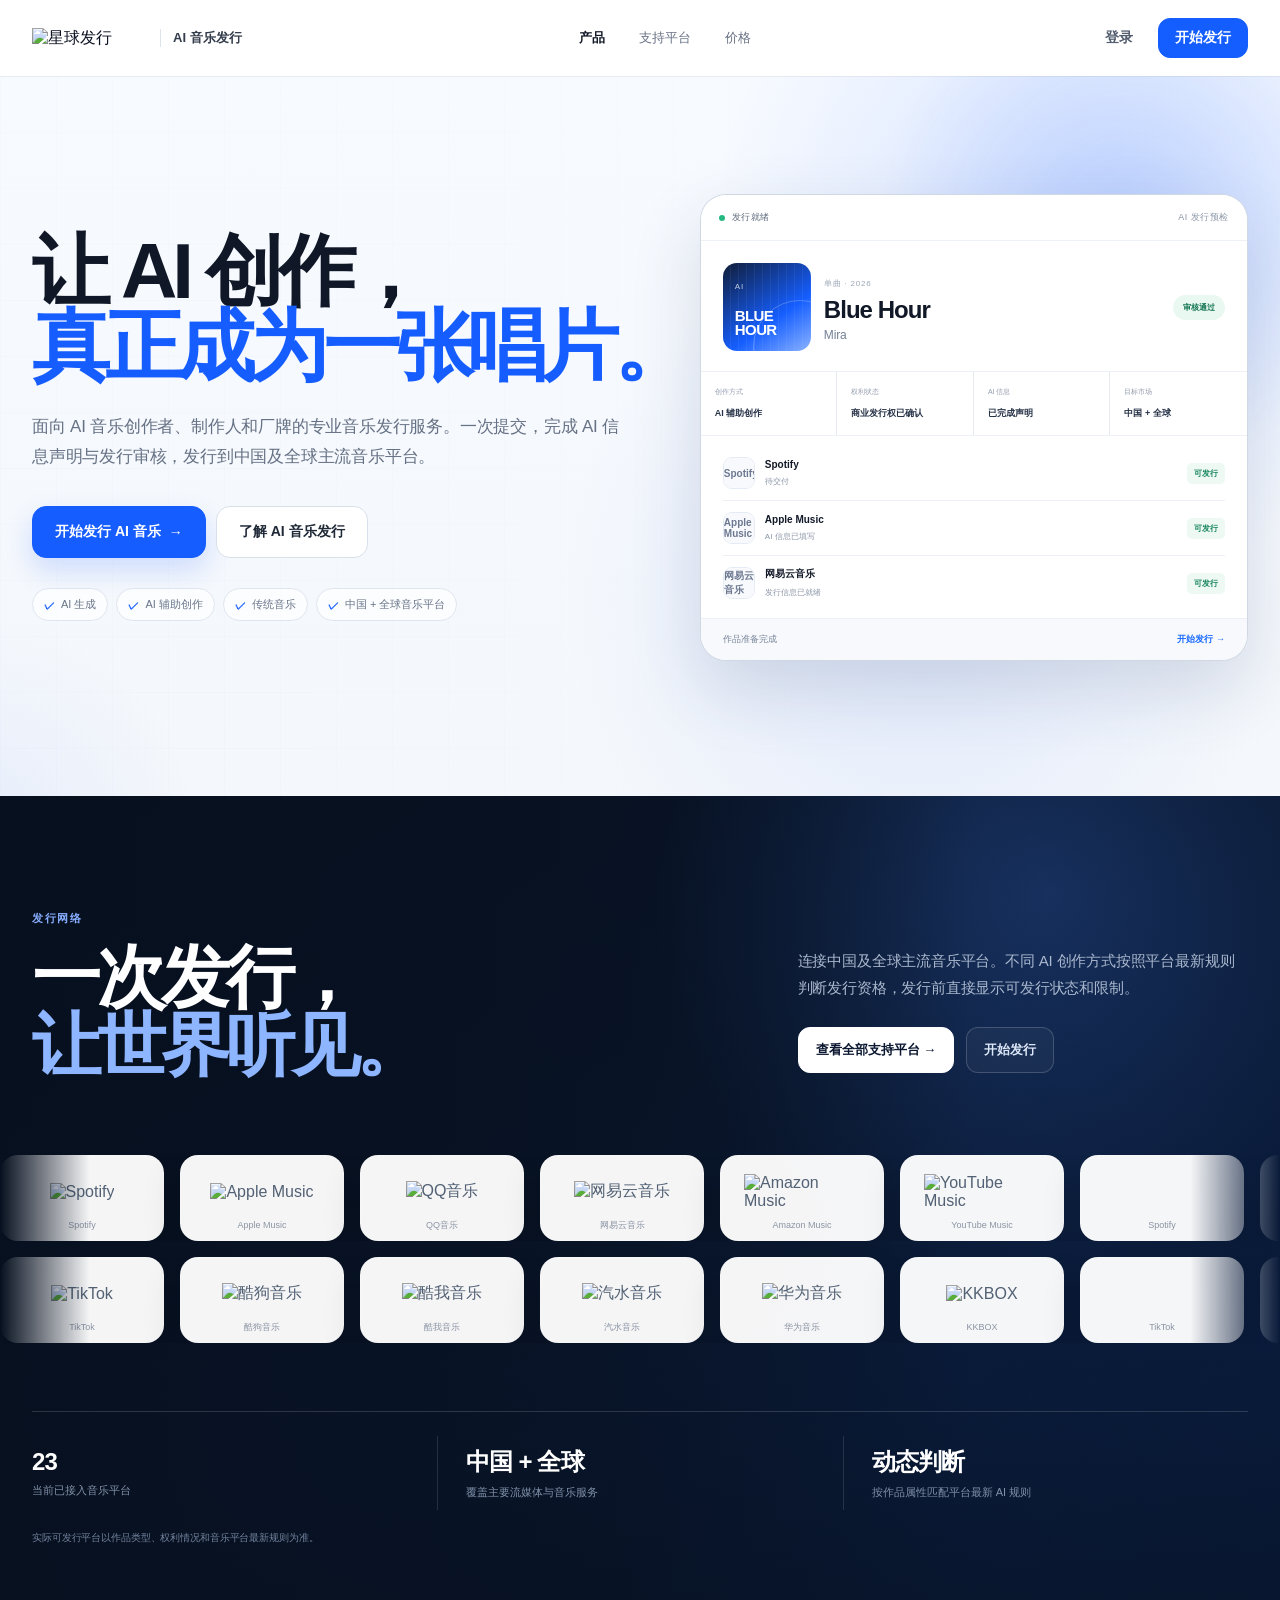
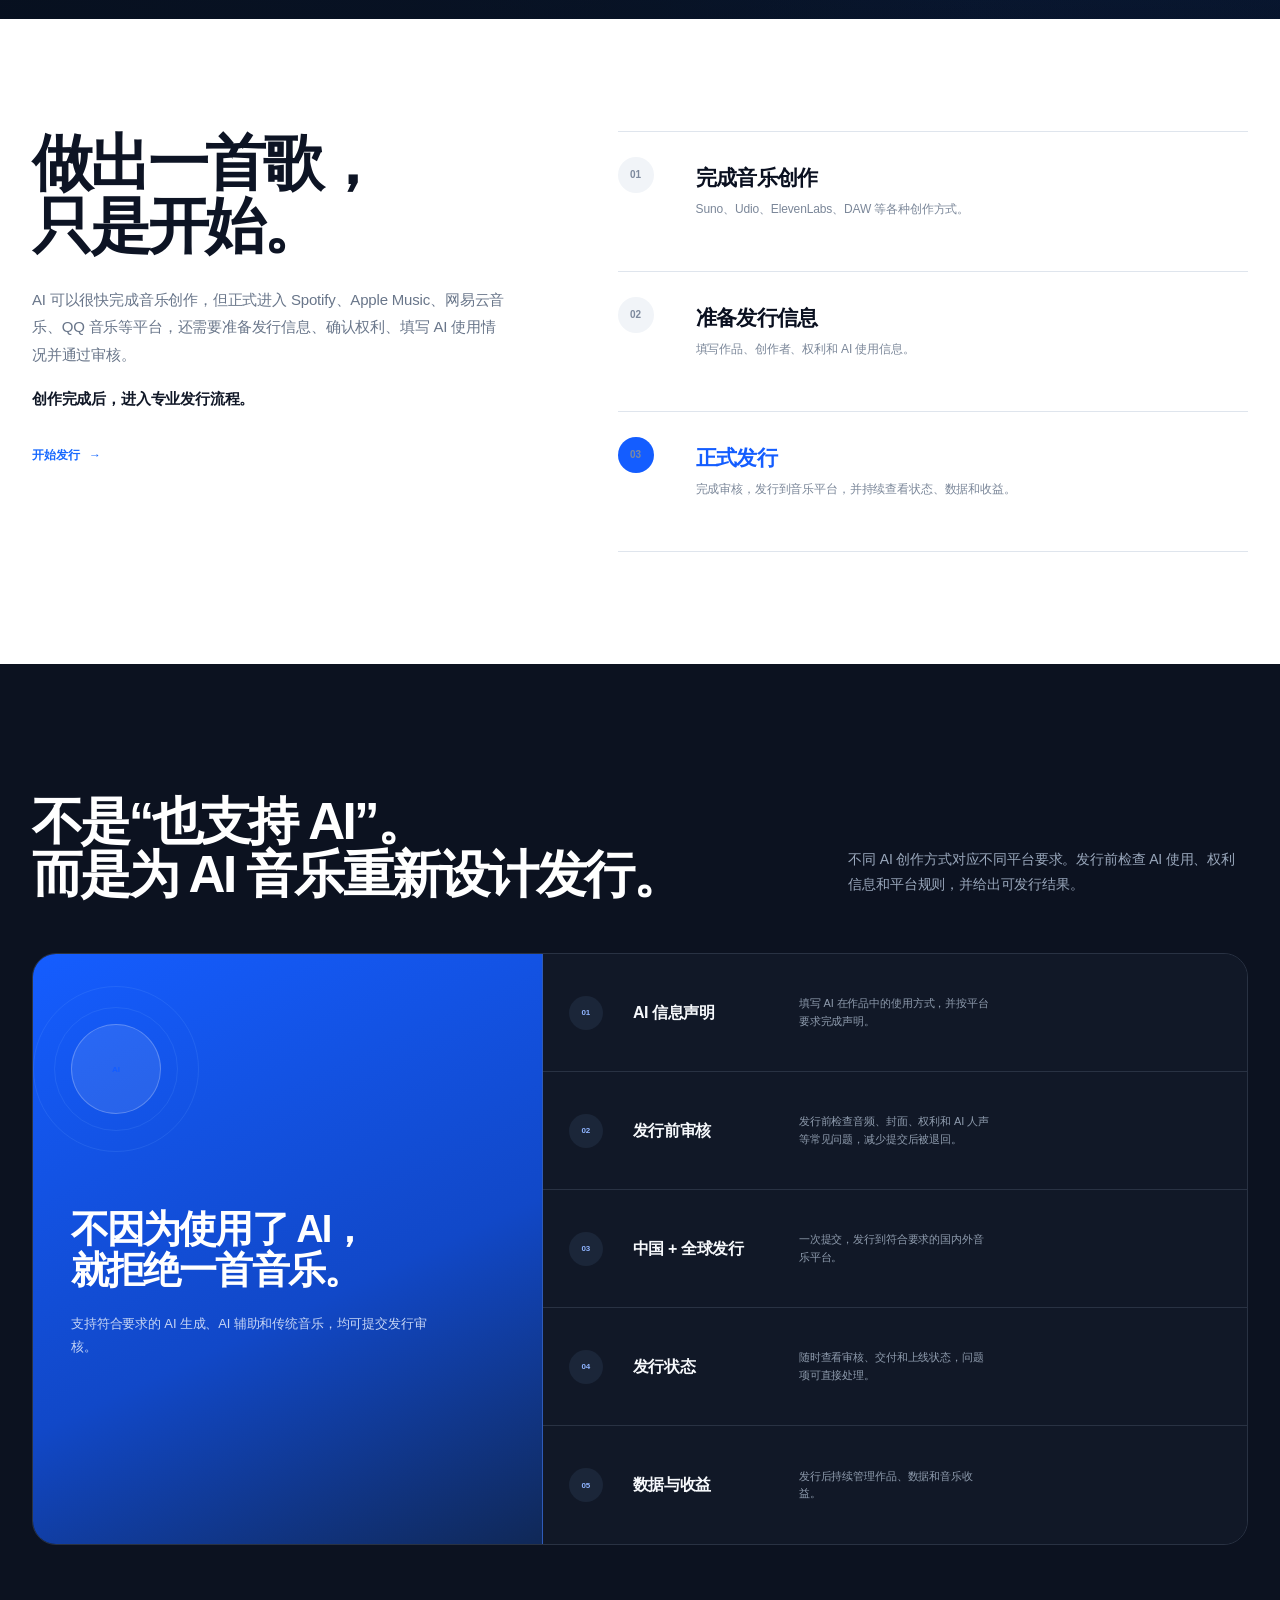
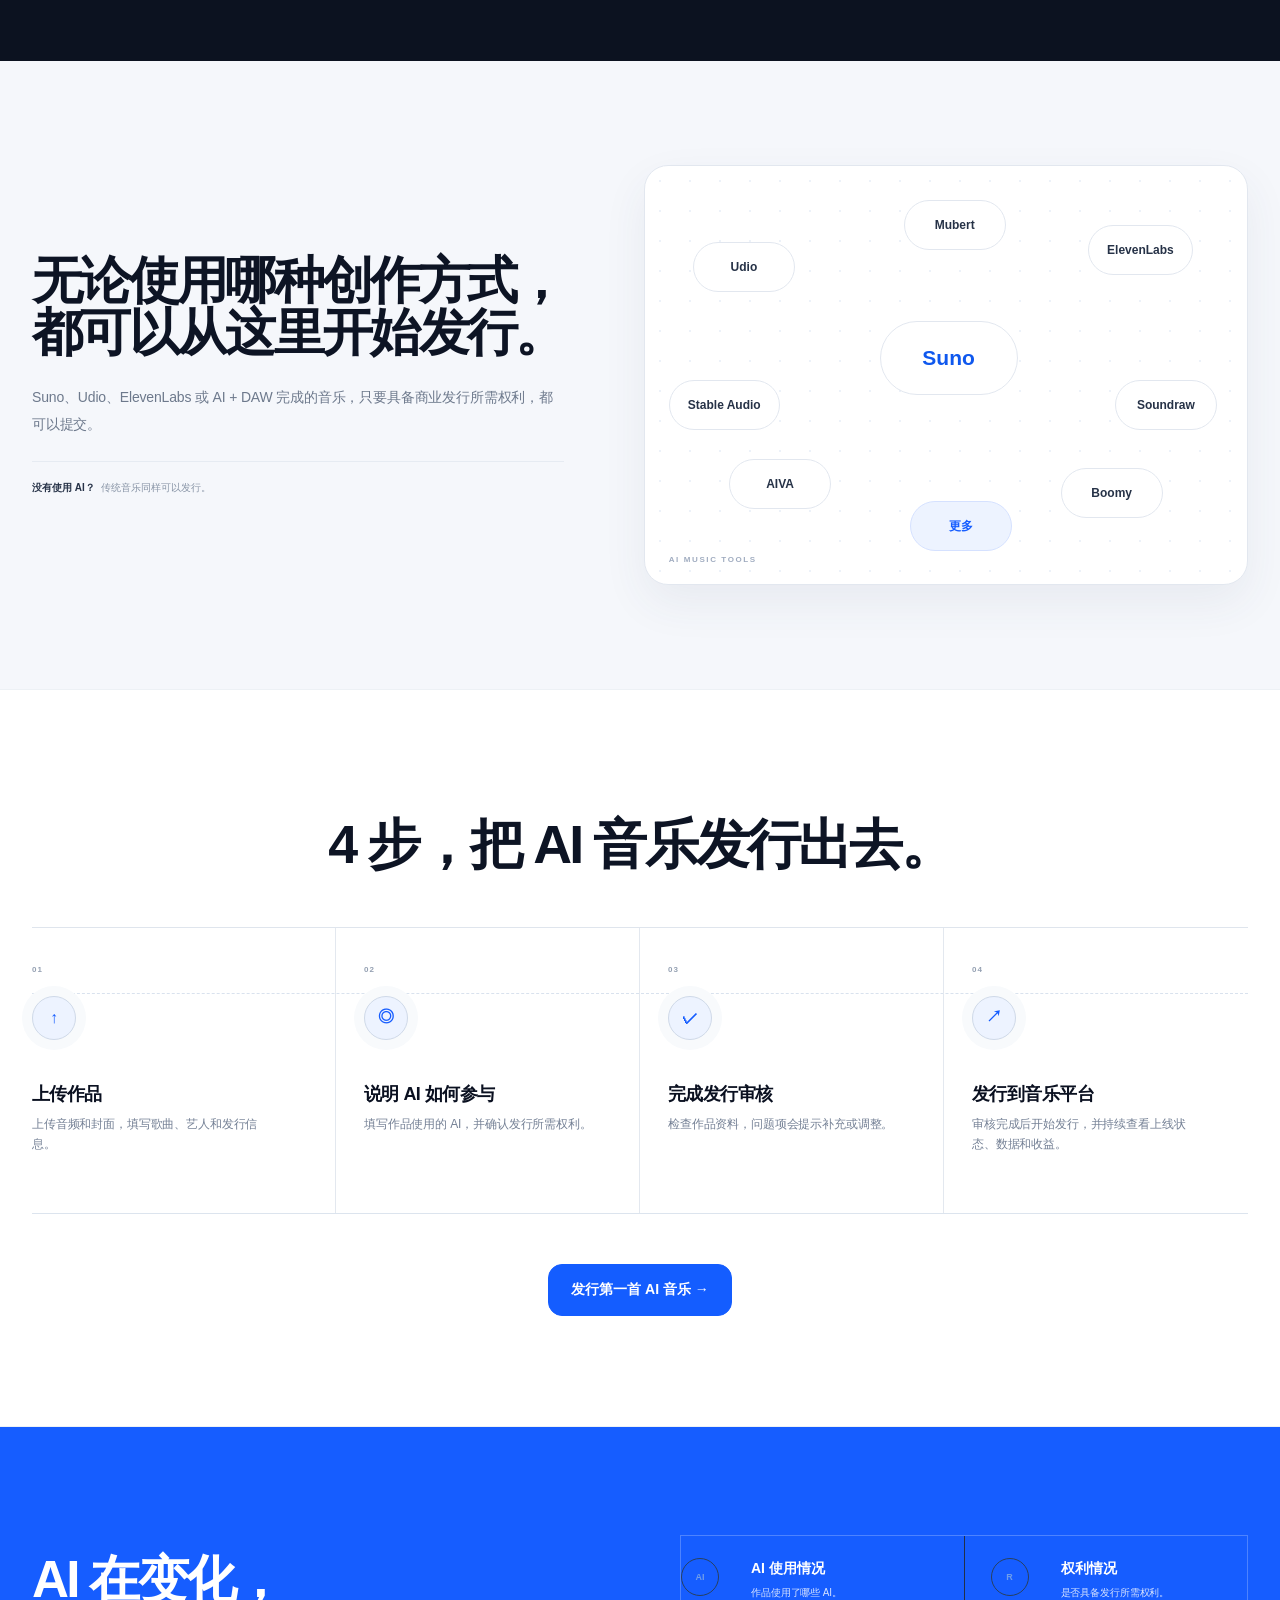
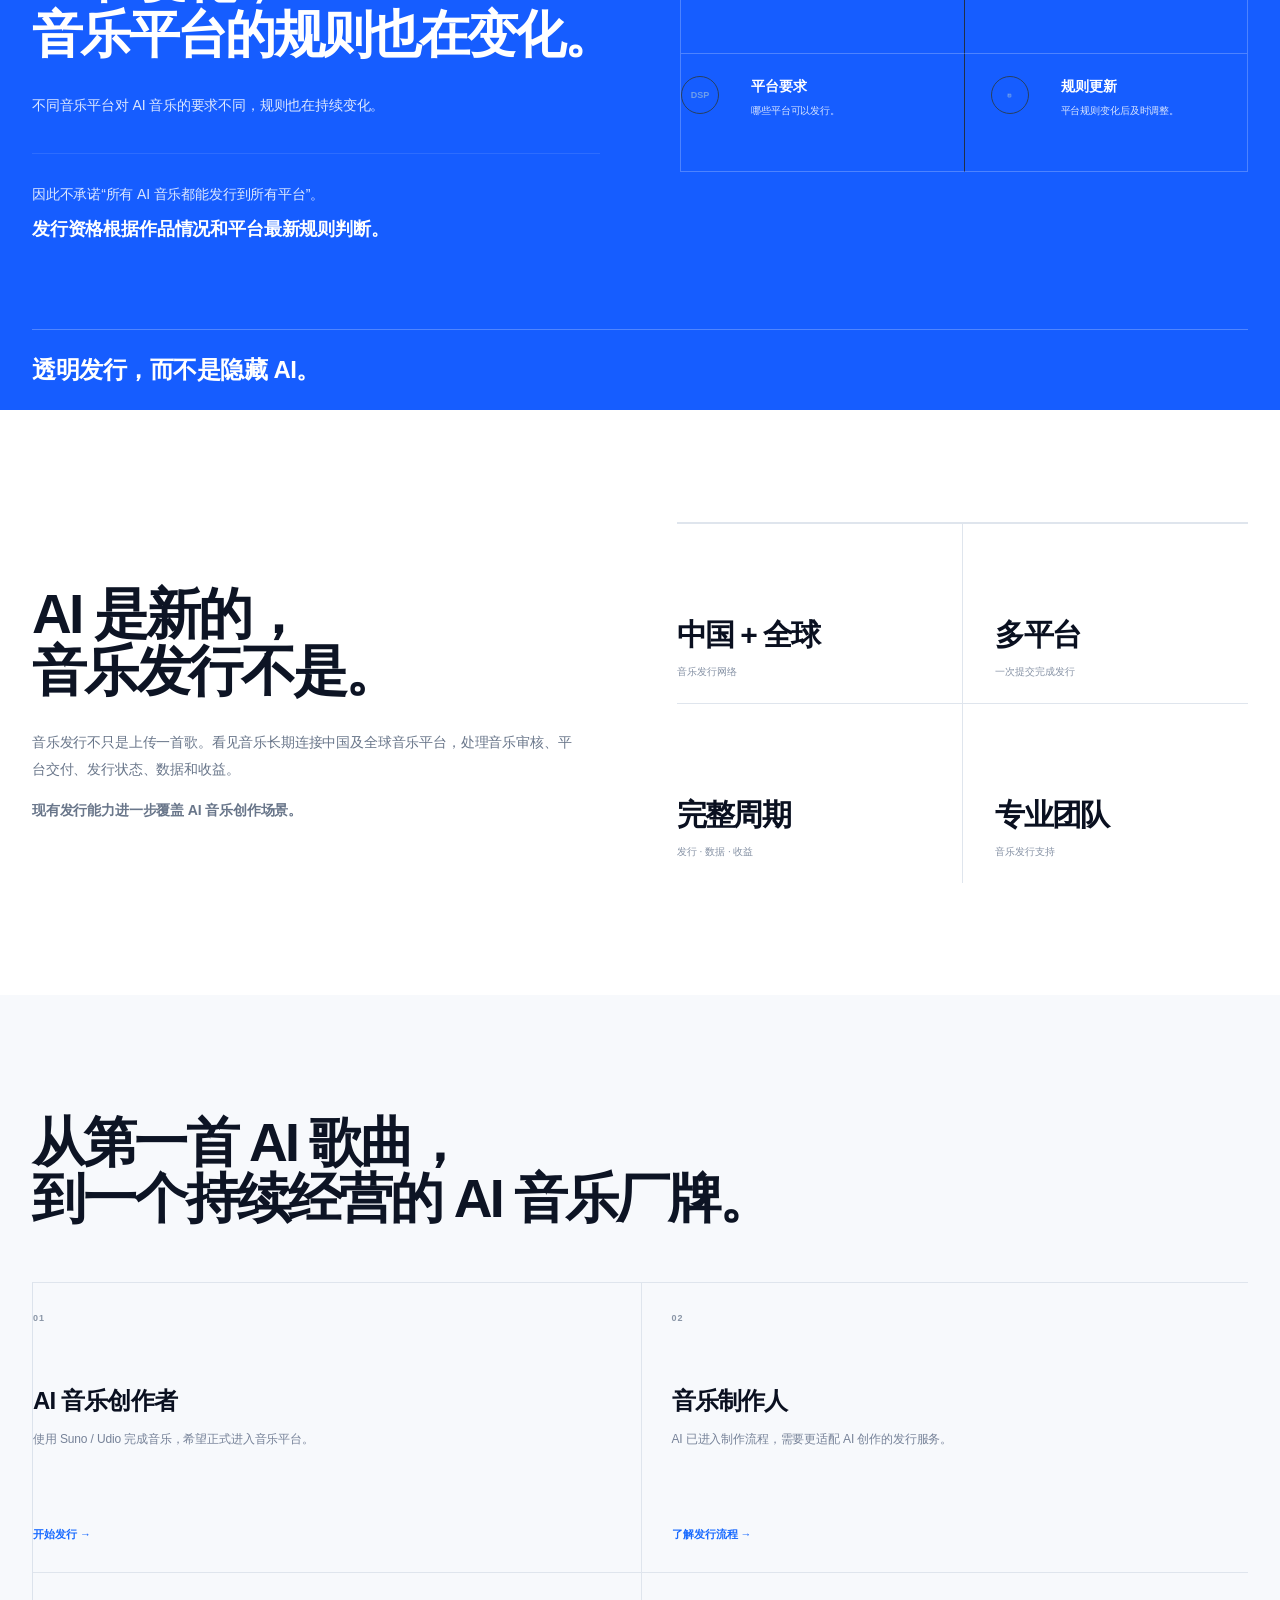
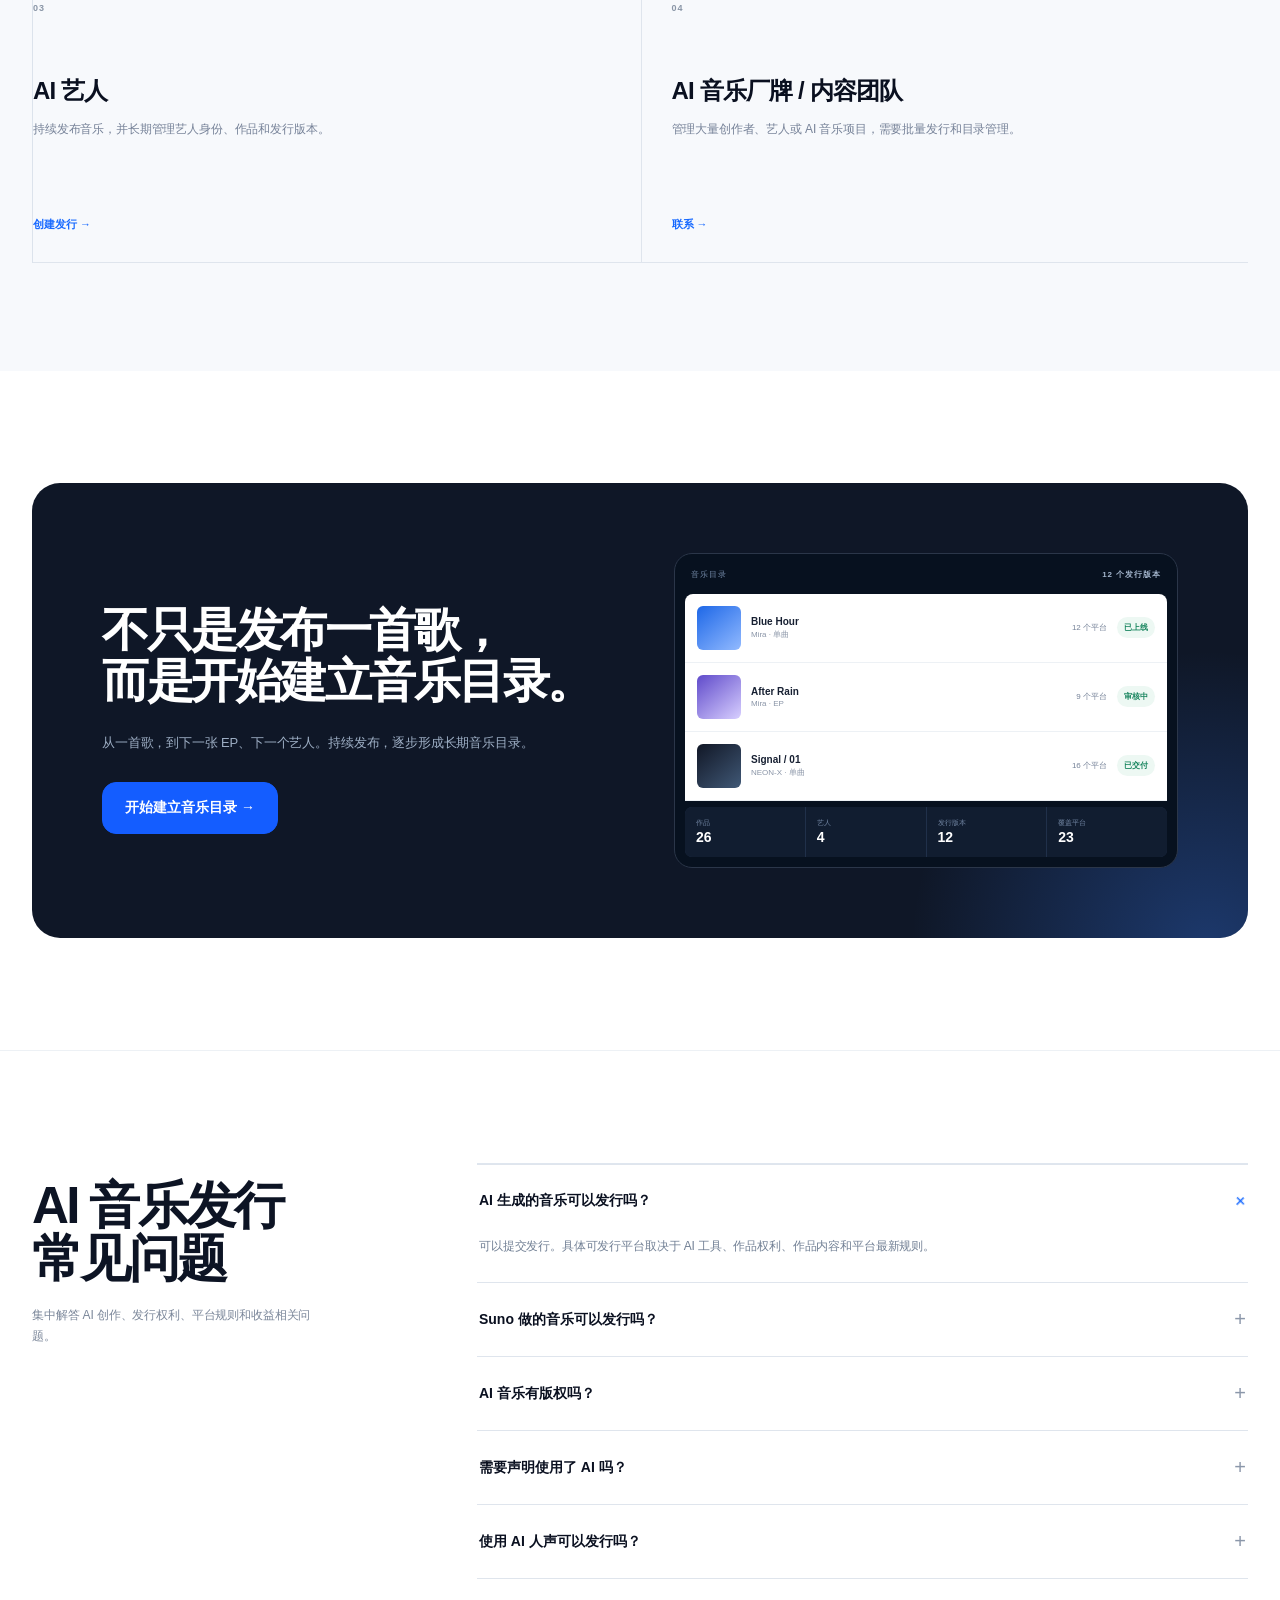
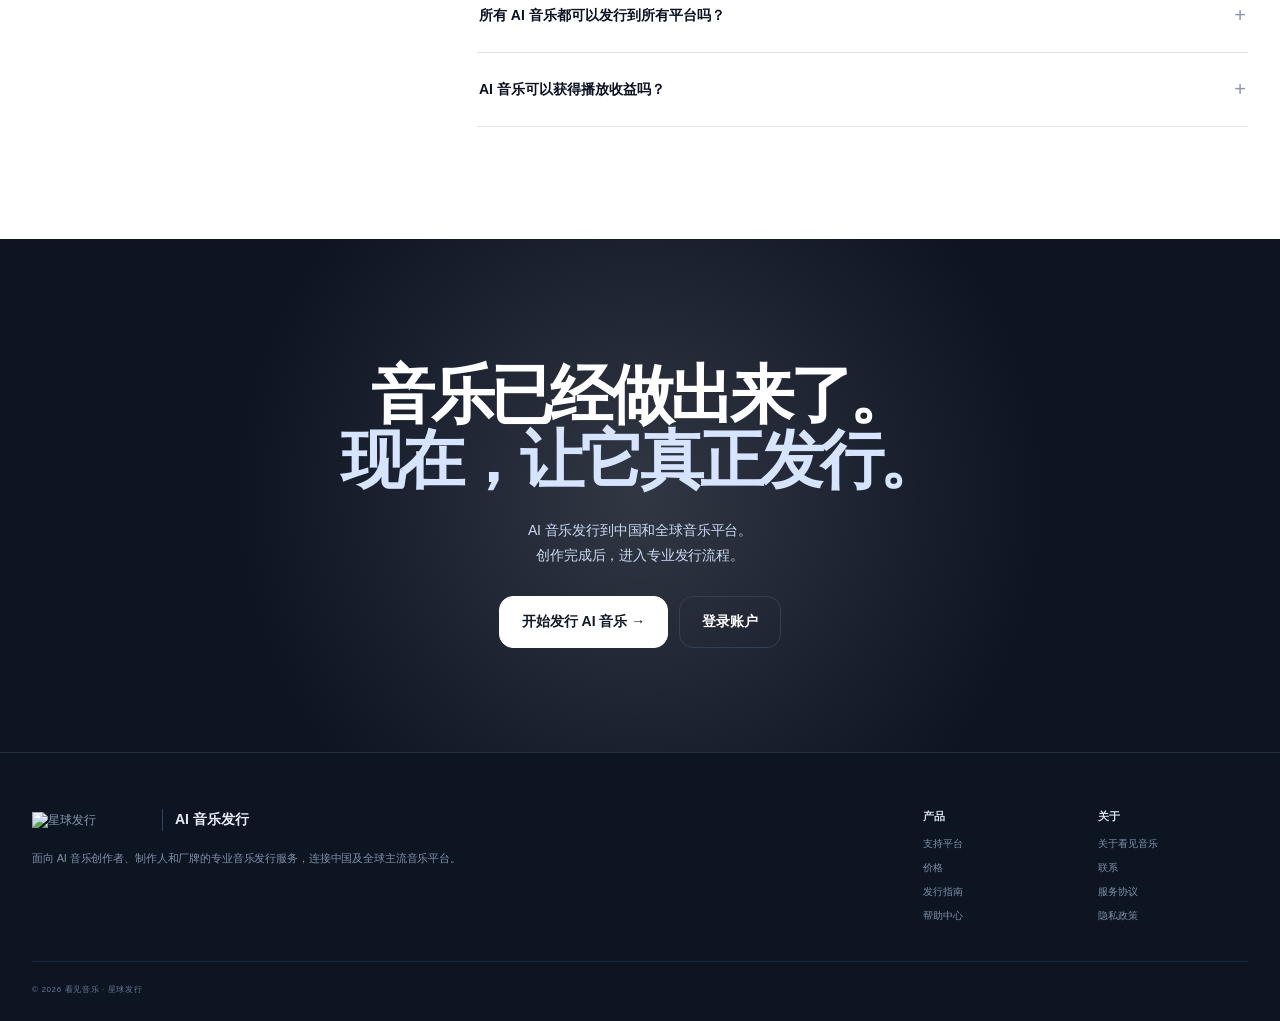
==== prototype-v1/index.html @ 75639363 "chore: migrate ai distribution from parent repository" ====
<!doctype html>
<html lang="zh-CN">
<head>
<meta charset="utf-8">
<meta name="viewport" content="width=device-width,initial-scale=1">
<title>AI 音乐发行｜让 AI 创作真正成为一张唱片｜星球发行</title>
<meta name="description" content="面向 AI 音乐创作者、制作人和厂牌的专业音乐发行服务。一次提交，完成 AI 信息声明、发行审核，并把音乐发行到中国及全球主流音乐平台。">
<link rel="stylesheet" href="/prototype-v1/styles.css">
<link rel="stylesheet" href="/prototype-v1/brand-v2.css">
<link rel="stylesheet" href="/prototype-v1/home-v6-distribute.css?v=20260910">
</head>
<body class="home-v3">
<header class="nav home-nav">
  <div class="container nav-inner">
    <a class="brand brand-real" href="/">
      <img src="/assets/star-logo.png" alt="星球发行">
      <span class="brand-divider"></span>
      <span class="brand-product">AI 音乐发行</span>
    </a>
    <nav class="menu">
      <a class="active" href="/">产品</a>
      <a href="/platforms">支持平台</a>
      <a href="/pricing">价格</a>
    </nav>
    <div class="nav-actions">
      <a class="btn btn-ghost" href="#">登录</a>
      <a class="btn btn-primary" href="/release">开始发行</a>
    </div>
  </div>
</header>

<main>
  <section class="hero hero-v3">
    <div class="hero-grid-bg"></div>
    <div class="container hero-grid">
      <div class="hero-copy-wrap">
        <h1>让 AI 创作，<br><em>真正成为一张唱片。</em></h1>
        <p class="hero-copy">面向 AI 音乐创作者、制作人和厂牌的专业音乐发行服务。一次提交，完成 AI 信息声明与发行审核，发行到中国及全球主流音乐平台。</p>
        <div class="hero-actions">
          <a class="btn btn-primary btn-lg" href="/release">开始发行 AI 音乐 <span>→</span></a>
          <a class="btn btn-secondary btn-lg" href="#guide">了解 AI 音乐发行</a>
        </div>
        <div class="hero-points hero-points-v3">
          <span><i>✓</i>AI 生成</span>
          <span><i>✓</i>AI 辅助创作</span>
          <span><i>✓</i>传统音乐</span>
          <span><i>✓</i>中国 + 全球音乐平台</span>
        </div>
      </div>

      <div class="release-passport" aria-label="AI 音乐发行预检示意">
        <div class="passport-topbar">
          <div><span class="live-dot"></span>发行就绪</div>
          <span>AI 发行预检</span>
        </div>
        <div class="passport-track">
          <div class="passport-cover"><span>AI</span><b>BLUE<br>HOUR</b></div>
          <div class="passport-track-info">
            <small>单曲 · 2026</small>
            <h3>Blue Hour</h3>
            <p>Mira</p>
          </div>
          <span class="passport-badge">审核通过</span>
        </div>
        <div class="passport-meta">
          <div><small>创作方式</small><strong>AI 辅助创作</strong></div>
          <div><small>权利状态</small><strong>商业发行权已确认</strong></div>
          <div><small>AI 信息</small><strong>已完成声明</strong></div>
          <div><small>目标市场</small><strong>中国 + 全球</strong></div>
        </div>
        <div class="passport-platforms">
          <div class="passport-row"><span class="status-logo" data-logo="Spotify"></span><div><strong>Spotify</strong><small>待交付</small></div><b>可发行</b></div>
          <div class="passport-row"><span class="status-logo" data-logo="Apple Music"></span><div><strong>Apple Music</strong><small>AI 信息已填写</small></div><b>可发行</b></div>
          <div class="passport-row"><span class="status-logo" data-logo="网易云音乐"></span><div><strong>网易云音乐</strong><small>发行信息已就绪</small></div><b>可发行</b></div>
        </div>
        <div class="passport-footer">
          <span>作品准备完成</span>
          <strong>开始发行 →</strong>
        </div>
      </div>
    </div>
  </section>

  <section class="distribution-section" id="channels">
    <div class="container distribution-shell">
      <div class="distribution-head">
        <div class="distribution-title">
          <span class="distribution-kicker">发行网络</span>
          <h2>一次发行，<br><em>让世界听见。</em></h2>
        </div>
        <div class="distribution-copy">
          <p>连接中国及全球主流音乐平台。不同 AI 创作方式按照平台最新规则判断发行资格，发行前直接显示可发行状态和限制。</p>
          <div class="distribution-actions">
            <a class="distribution-primary" href="/platforms">查看全部支持平台 →</a>
            <a class="distribution-secondary" href="/release">开始发行</a>
          </div>
        </div>
      </div>

      <div class="dsp-motion" aria-label="支持的音乐平台示意">
        <div class="dsp-motion-row dsp-motion-row-forward">
          <div class="dsp-motion-track">
            <div class="dsp-logo-group">
              <div class="dsp-logo-tile"><img src="/assets/platform-logos/spotify.jpeg" alt="Spotify"><span>Spotify</span></div>
              <div class="dsp-logo-tile"><img src="/assets/platform-logos/apple-music.jpg" alt="Apple Music"><span>Apple Music</span></div>
              <div class="dsp-logo-tile"><img src="/assets/platform-logos/qq-music.png" alt="QQ音乐"><span>QQ音乐</span></div>
              <div class="dsp-logo-tile"><img src="/assets/platform-logos/netease-music.jpg" alt="网易云音乐"><span>网易云音乐</span></div>
              <div class="dsp-logo-tile"><img src="/assets/platform-logos/amazon-music.png" alt="Amazon Music"><span>Amazon Music</span></div>
              <div class="dsp-logo-tile"><img src="/assets/platform-logos/youtube-music.jpg" alt="YouTube Music"><span>YouTube Music</span></div>
            </div>
            <div class="dsp-logo-group" aria-hidden="true">
              <div class="dsp-logo-tile"><img src="/assets/platform-logos/spotify.jpeg" alt=""><span>Spotify</span></div>
              <div class="dsp-logo-tile"><img src="/assets/platform-logos/apple-music.jpg" alt=""><span>Apple Music</span></div>
              <div class="dsp-logo-tile"><img src="/assets/platform-logos/qq-music.png" alt=""><span>QQ音乐</span></div>
              <div class="dsp-logo-tile"><img src="/assets/platform-logos/netease-music.jpg" alt=""><span>网易云音乐</span></div>
              <div class="dsp-logo-tile"><img src="/assets/platform-logos/amazon-music.png" alt=""><span>Amazon Music</span></div>
              <div class="dsp-logo-tile"><img src="/assets/platform-logos/youtube-music.jpg" alt=""><span>YouTube Music</span></div>
            </div>
          </div>
        </div>

        <div class="dsp-motion-row dsp-motion-row-reverse">
          <div class="dsp-motion-track">
            <div class="dsp-logo-group">
              <div class="dsp-logo-tile"><img src="/assets/platform-logos/tiktok.jpeg" alt="TikTok"><span>TikTok</span></div>
              <div class="dsp-logo-tile"><img src="/assets/platform-logos/kugou-music.png" alt="酷狗音乐"><span>酷狗音乐</span></div>
              <div class="dsp-logo-tile"><img src="/assets/platform-logos/kuwo-music.png" alt="酷我音乐"><span>酷我音乐</span></div>
              <div class="dsp-logo-tile"><img src="/assets/platform-logos/douyin-qishui.jpg" alt="汽水音乐"><span>汽水音乐</span></div>
              <div class="dsp-logo-tile"><img src="/assets/platform-logos/huawei-music.jpg" alt="华为音乐"><span>华为音乐</span></div>
              <div class="dsp-logo-tile"><img src="/assets/platform-logos/kkbox.png" alt="KKBOX"><span>KKBOX</span></div>
            </div>
            <div class="dsp-logo-group" aria-hidden="true">
              <div class="dsp-logo-tile"><img src="/assets/platform-logos/tiktok.jpeg" alt=""><span>TikTok</span></div>
              <div class="dsp-logo-tile"><img src="/assets/platform-logos/kugou-music.png" alt=""><span>酷狗音乐</span></div>
              <div class="dsp-logo-tile"><img src="/assets/platform-logos/kuwo-music.png" alt=""><span>酷我音乐</span></div>
              <div class="dsp-logo-tile"><img src="/assets/platform-logos/douyin-qishui.jpg" alt=""><span>汽水音乐</span></div>
              <div class="dsp-logo-tile"><img src="/assets/platform-logos/huawei-music.jpg" alt=""><span>华为音乐</span></div>
              <div class="dsp-logo-tile"><img src="/assets/platform-logos/kkbox.png" alt=""><span>KKBOX</span></div>
            </div>
          </div>
        </div>
      </div>

      <div class="distribution-stats">
        <div class="distribution-stat"><strong>23</strong><span>当前已接入音乐平台</span></div>
        <div class="distribution-stat"><strong>中国 + 全球</strong><span>覆盖主要流媒体与音乐服务</span></div>
        <div class="distribution-stat"><strong>动态判断</strong><span>按作品属性匹配平台最新 AI 规则</span></div>
      </div>
      <p class="distribution-note">实际可发行平台以作品类型、权利情况和音乐平台最新规则为准。</p>
    </div>
  </section>

  <section class="section story-section" id="guide">
    <div class="container story-layout">
      <div class="story-copy">
        <h2>做出一首歌，<br>只是开始。</h2>
        <p>AI 可以很快完成音乐创作，但正式进入 Spotify、Apple Music、网易云音乐、QQ 音乐等平台，还需要准备发行信息、确认权利、填写 AI 使用情况并通过审核。</p>
        <p><strong>创作完成后，进入专业发行流程。</strong></p>
        <a class="text-link" href="/release">开始发行 <span>→</span></a>
      </div>
      <div class="story-stack">
        <article><span>01</span><div><h3>完成音乐创作</h3><p>Suno、Udio、ElevenLabs、DAW 等各种创作方式。</p></div></article>
        <article><span>02</span><div><h3>准备发行信息</h3><p>填写作品、创作者、权利和 AI 使用信息。</p></div></article>
        <article class="active"><span>03</span><div><h3>正式发行</h3><p>完成审核，发行到音乐平台，并持续查看状态、数据和收益。</p></div></article>
      </div>
    </div>
  </section>

  <section class="section native-section">
    <div class="container">
      <div class="native-head">
        <div class="section-head-copy">
          <h2>不是“也支持 AI”。<br>而是为 AI 音乐重新设计发行。</h2>
        </div>
        <p>不同 AI 创作方式对应不同平台要求。发行前检查 AI 使用、权利信息和平台规则，并给出可发行结果。</p>
      </div>
      <div class="capability-grid">
        <article class="capability-card featured">
          <div class="cap-icon ai-orbit"><span>AI</span></div>
          <h3>不因为使用了 AI，<br>就拒绝一首音乐。</h3>
          <p>支持符合要求的 AI 生成、AI 辅助和传统音乐，均可提交发行审核。</p>
        </article>
        <article class="capability-card">
          <div class="cap-icon">01</div>
          <h3>AI 信息声明</h3>
          <p>填写 AI 在作品中的使用方式，并按平台要求完成声明。</p>
        </article>
        <article class="capability-card">
          <div class="cap-icon">02</div>
          <h3>发行前审核</h3>
          <p>发行前检查音频、封面、权利和 AI 人声等常见问题，减少提交后被退回。</p>
        </article>
        <article class="capability-card">
          <div class="cap-icon">03</div>
          <h3>中国 + 全球发行</h3>
          <p>一次提交，发行到符合要求的国内外音乐平台。</p>
        </article>
        <article class="capability-card">
          <div class="cap-icon">04</div>
          <h3>发行状态</h3>
          <p>随时查看审核、交付和上线状态，问题项可直接处理。</p>
        </article>
        <article class="capability-card">
          <div class="cap-icon">05</div>
          <h3>数据与收益</h3>
          <p>发行后持续管理作品、数据和音乐收益。</p>
        </article>
      </div>
    </div>
  </section>

  <section class="section tools-section">
    <div class="container tools-shell">
      <div class="tools-copy">
        <h2>无论使用哪种创作方式，<br>都可以从这里开始发行。</h2>
        <p>Suno、Udio、ElevenLabs 或 AI + DAW 完成的音乐，只要具备商业发行所需权利，都可以提交。</p>
        <div class="traditional-note"><span>没有使用 AI？</span>传统音乐同样可以发行。</div>
      </div>
      <div class="tool-cloud" aria-label="支持的 AI 音乐创作工具示意">
        <span class="tool-pill tool-pill-lg">Suno</span>
        <span class="tool-pill">Udio</span>
        <span class="tool-pill tool-pill-wide">ElevenLabs</span>
        <span class="tool-pill">AIVA</span>
        <span class="tool-pill">Boomy</span>
        <span class="tool-pill tool-pill-wide">Stable Audio</span>
        <span class="tool-pill">Soundraw</span>
        <span class="tool-pill">Mubert</span>
        <span class="tool-pill tool-pill-more">更多</span>
      </div>
    </div>
  </section>

  <section class="section process-section">
    <div class="container">
      <div class="process-head">
        <h2>4 步，把 AI 音乐发行出去。</h2>
      </div>
      <div class="process-line">
        <article>
          <span class="process-num">01</span>
          <div class="process-icon">↑</div>
          <h3>上传作品</h3>
          <p>上传音频和封面，填写歌曲、艺人和发行信息。</p>
        </article>
        <article>
          <span class="process-num">02</span>
          <div class="process-icon">◎</div>
          <h3>说明 AI 如何参与</h3>
          <p>填写作品使用的 AI，并确认发行所需权利。</p>
        </article>
        <article>
          <span class="process-num">03</span>
          <div class="process-icon">✓</div>
          <h3>完成发行审核</h3>
          <p>检查作品资料，问题项会提示补充或调整。</p>
        </article>
        <article>
          <span class="process-num">04</span>
          <div class="process-icon">↗</div>
          <h3>发行到音乐平台</h3>
          <p>审核完成后开始发行，并持续查看上线状态、数据和收益。</p>
        </article>
      </div>
      <div class="process-cta"><a class="btn btn-primary btn-lg" href="/release">发行第一首 AI 音乐 →</a></div>
    </div>
  </section>

  <section class="section trust-section">
    <div class="trust-glow"></div>
    <div class="container trust-layout">
      <div class="trust-copy">
        <h2>AI 在变化，<br>音乐平台的规则也在变化。</h2>
        <p>不同音乐平台对 AI 音乐的要求不同，规则也在持续变化。</p>
        <p class="trust-emphasis">因此不承诺“所有 AI 音乐都能发行到所有平台”。<br><strong>发行资格根据作品情况和平台最新规则判断。</strong></p>
      </div>
      <div class="trust-grid">
        <article><span>AI</span><div><h3>AI 使用情况</h3><p>作品使用了哪些 AI。</p></div></article>
        <article><span>R</span><div><h3>权利情况</h3><p>是否具备发行所需权利。</p></div></article>
        <article><span>DSP</span><div><h3>平台要求</h3><p>哪些平台可以发行。</p></div></article>
        <article><span>↻</span><div><h3>规则更新</h3><p>平台规则变化后及时调整。</p></div></article>
      </div>
    </div>
    <div class="container trust-statement"><strong>透明发行，而不是隐藏 AI。</strong></div>
  </section>

  <section class="section why-section">
    <div class="container why-layout">
      <div class="why-copy">
        <h2>AI 是新的，<br>音乐发行不是。</h2>
        <p>音乐发行不只是上传一首歌。看见音乐长期连接中国及全球音乐平台，处理音乐审核、平台交付、发行状态、数据和收益。</p>
        <p><strong>现有发行能力进一步覆盖 AI 音乐创作场景。</strong></p>
      </div>
      <div class="why-metrics">
        <article><strong>中国 + 全球</strong><span>音乐发行网络</span></article>
        <article><strong>多平台</strong><span>一次提交完成发行</span></article>
        <article><strong>完整周期</strong><span>发行 · 数据 · 收益</span></article>
        <article><strong>专业团队</strong><span>音乐发行支持</span></article>
      </div>
    </div>
  </section>

  <section class="section audience-section">
    <div class="container">
      <div class="audience-head"><h2>从第一首 AI 歌曲，<br>到一个持续经营的 AI 音乐厂牌。</h2></div>
      <div class="audience-grid">
        <article><span>01</span><h3>AI 音乐创作者</h3><p>使用 Suno / Udio 完成音乐，希望正式进入音乐平台。</p><a href="/release">开始发行 →</a></article>
        <article><span>02</span><h3>音乐制作人</h3><p>AI 已进入制作流程，需要更适配 AI 创作的发行服务。</p><a href="#guide">了解发行流程 →</a></article>
        <article><span>03</span><h3>AI 艺人</h3><p>持续发布音乐，并长期管理艺人身份、作品和发行版本。</p><a href="/release">创建发行 →</a></article>
        <article><span>04</span><h3>AI 音乐厂牌 / 内容团队</h3><p>管理大量创作者、艺人或 AI 音乐项目，需要批量发行和目录管理。</p><a href="#footer">联系 →</a></article>
      </div>
    </div>
  </section>

  <section class="section catalog-section">
    <div class="container catalog-card">
      <div class="catalog-copy">
        <h2>不只是发布一首歌，<br>而是开始建立音乐目录。</h2>
        <p>从一首歌，到下一张 EP、下一个艺人。持续发布，逐步形成长期音乐目录。</p>
        <a class="btn btn-primary btn-lg" href="/release">开始建立音乐目录 →</a>
      </div>
      <div class="catalog-ui">
        <div class="catalog-ui-head"><span>音乐目录</span><b>12 个发行版本</b></div>
        <div class="catalog-row"><div class="mini-cover blue"></div><div><strong>Blue Hour</strong><small>Mira · 单曲</small></div><span>12 个平台</span><b>已上线</b></div>
        <div class="catalog-row"><div class="mini-cover violet"></div><div><strong>After Rain</strong><small>Mira · EP</small></div><span>9 个平台</span><b>审核中</b></div>
        <div class="catalog-row"><div class="mini-cover dark"></div><div><strong>Signal / 01</strong><small>NEON-X · 单曲</small></div><span>16 个平台</span><b>已交付</b></div>
        <div class="catalog-stats"><div><small>作品</small><strong>26</strong></div><div><small>艺人</small><strong>4</strong></div><div><small>发行版本</small><strong>12</strong></div><div><small>覆盖平台</small><strong>23</strong></div></div>
      </div>
    </div>
  </section>

  <section class="section faq-section" id="faq">
    <div class="container faq-layout">
      <div class="faq-head"><h2>AI 音乐发行<br>常见问题</h2><p>集中解答 AI 创作、发行权利、平台规则和收益相关问题。</p></div>
      <div class="faq-list">
        <details open><summary>AI 生成的音乐可以发行吗？<span>+</span></summary><p>可以提交发行。具体可发行平台取决于 AI 工具、作品权利、作品内容和平台最新规则。</p></details>
        <details><summary>Suno 做的音乐可以发行吗？<span>+</span></summary><p>具备歌曲所需的商业使用和发行权利即可提交。不同账户、生成时间和服务条款可能对应不同授权条件，发行前需要确认。</p></details>
        <details><summary>AI 音乐有版权吗？<span>+</span></summary><p>不一定。“可以商业使用”“可以发行”和“能否获得著作权保护”是三个不同问题。不同国家和地区对 AI 作品的版权认定不同，发行审核主要确认是否具备必要的商业发行权利。</p></details>
        <details><summary>需要声明使用了 AI 吗？<span>+</span></summary><p>需要如实填写 AI 使用情况。部分音乐平台已经要求或支持 AI 内容声明，发行时按平台规则处理。</p></details>
        <details><summary>使用 AI 人声可以发行吗？<span>+</span></summary><p>需要具体判断。涉及真实人物声音或身份时，需要确保获得相应授权。未经许可模仿或冒充真实艺人的内容可能无法发行。</p></details>
        <details><summary>所有 AI 音乐都可以发行到所有平台吗？<span>+</span></summary><p>不一定。不同平台对 AI 音乐的要求不同，实际可发行平台以作品情况和平台最新规则为准。</p></details>
        <details><summary>AI 音乐可以获得播放收益吗？<span>+</span></summary><p>可以。作品成功发行并符合平台商业化和反欺诈规则后，可根据有效播放获得相应收益。</p></details>
      </div>
    </div>
  </section>

  <section class="final-cta">
    <div class="container final-cta-inner">
      <h2>音乐已经做出来了。<br><em>现在，让它真正发行。</em></h2>
      <p>AI 音乐发行到中国和全球音乐平台。<br>创作完成后，进入专业发行流程。</p>
      <div class="hero-actions"><a class="btn btn-primary btn-lg" href="/release">开始发行 AI 音乐 →</a><a class="btn btn-secondary btn-lg" href="#">登录账户</a></div>
    </div>
  </section>
</main>

<footer class="footer footer-v3" id="footer">
  <div class="container footer-main">
    <div class="footer-brand">
      <a class="brand brand-real" href="/"><img src="/assets/star-logo.png" alt="星球发行"><span class="brand-divider"></span><span class="brand-product">AI 音乐发行</span></a>
      <p>面向 AI 音乐创作者、制作人和厂牌的专业音乐发行服务，连接中国及全球主流音乐平台。</p>
    </div>
    <div class="footer-cols">
      <div><strong>产品</strong><a href="/platforms">支持平台</a><a href="/pricing">价格</a><a href="#guide">发行指南</a><a href="#faq">帮助中心</a></div>
      <div><strong>关于</strong><a href="#">关于看见音乐</a><a href="#footer">联系</a><a href="#">服务协议</a><a href="#">隐私政策</a></div>
    </div>
  </div>
  <div class="container footer-bottom"><span>© 2026 看见音乐 · 星球发行</span></div>
</footer>

<script src="/prototype-v1/app-v2.js"></script>
</body>
</html>
---- prototype-v1/styles.css ----
:root{--b:#1268f3;--b2:#0a55d8;--bs:#eef5ff;--ink:#0f1728;--muted:#6b778d;--line:#e6ebf2;--dark:#0b1020;--green:#148a5b;--gs:#edf9f3;--amber:#a56a08;--as:#fff8e8;--max:1200px}*{box-sizing:border-box}html{scroll-behavior:smooth}body{margin:0;background:#fff;color:var(--ink);font-family:-apple-system,BlinkMacSystemFont,"Segoe UI","PingFang SC","Microsoft YaHei",Arial,sans-serif;-webkit-font-smoothing:antialiased}a{text-decoration:none;color:inherit}button,input,select{font:inherit}button{cursor:pointer}img{display:block;max-width:100%}.container{width:min(var(--max),calc(100% - 40px));margin:auto}.nav{position:sticky;top:0;z-index:50;background:rgba(255,255,255,.88);backdrop-filter:blur(18px);border-bottom:1px solid var(--line)}.nav-inner,.app-nav .container{height:72px;display:flex;align-items:center;justify-content:space-between;gap:26px}.brand{display:flex;align-items:center;gap:12px}.brand-mark{width:36px;height:36px;border-radius:12px;background:linear-gradient(145deg,#1677ff,#0a55d8);color:#fff;display:grid;place-items:center;font-size:12px;font-weight:900;box-shadow:0 8px 20px rgba(18,104,243,.24)}.brand-word{font-size:16px;font-weight:850;line-height:1.05;letter-spacing:-.03em}.brand-word small{display:block;margin-top:5px;color:#8994a7;font-size:9px;letter-spacing:.13em}.menu{display:flex;gap:28px;color:#556077;font-size:14px}.menu a.active,.menu a:hover{color:var(--ink);font-weight:760}.nav-actions,.app-nav-actions{display:flex;align-items:center;gap:9px}.btn{border:0;border-radius:12px;padding:11px 16px;display:inline-flex;align-items:center;justify-content:center;font-size:14px;font-weight:780;white-space:nowrap}.btn-primary{background:var(--b);color:#fff;box-shadow:0 8px 18px rgba(18,104,243,.18)}.btn-primary:hover{background:var(--b2)}.btn-secondary{background:#fff;border:1px solid #d8e0ec}.btn-dark{background:#fff;color:#0b1020}.btn-lg{padding:14px 19px;font-size:15px}.eyebrow{display:inline-flex;align-items:center;gap:8px;padding:7px 10px;border-radius:999px;background:var(--bs);color:#195cb8;font-size:12px;font-weight:780}.eyebrow-dot{width:7px;height:7px;border-radius:50%;background:var(--b);box-shadow:0 0 0 4px rgba(18,104,243,.1)}.hero{position:relative;overflow:hidden;padding:90px 0 38px;background:linear-gradient(180deg,#fff 0,#fff 72%,#f7faff 100%)}.hero:before{content:"";position:absolute;width:600px;height:600px;border-radius:50%;right:-210px;top:-250px;background:radial-gradient(circle,rgba(18,104,243,.15),transparent 68%)}.hero-grid{position:relative;display:grid;grid-template-columns:1.02fr .98fr;gap:66px;align-items:center}.hero h1{font-size:68px;line-height:1.02;letter-spacing:-.058em;margin:18px 0 22px}.hero h1 span{color:var(--b)}.hero-copy{max-width:620px;color:var(--muted);font-size:18px;line-height:1.75;margin:0 0 30px}.hero-actions,.hero-points{display:flex;gap:11px;flex-wrap:wrap}.hero-points{margin-top:22px;gap:20px;color:#778298;font-size:13px}.hero-points span{display:flex;align-items:center;gap:7px}.tick{width:18px;height:18px;border-radius:50%;display:grid;place-items:center;background:var(--gs);color:var(--green);font-size:11px}.app-frame{background:linear-gradient(180deg,#11182a,#0a0f1d);border-radius:30px;padding:18px;box-shadow:0 32px 80px rgba(13,32,69,.26)}.app-top{display:flex;justify-content:space-between;color:#9ba8bf;padding:3px 3px 15px;font-size:11px}.app-dots{display:flex;gap:6px}.app-dots i{width:7px;height:7px;border-radius:50%;background:#2c3851}.app-dots i:first-child{background:#477ff8}.app-card{background:#fff;border-radius:22px;padding:18px}.release-head,.price-mini{display:flex;align-items:center;justify-content:space-between}.release-head{margin-bottom:15px}.mini-badge{font-size:10px;border-radius:999px;padding:5px 8px;background:var(--gs);color:var(--green);font-weight:800}.track-preview,.summary-track{display:flex;align-items:center;gap:12px}.track-preview{border:1px solid var(--line);background:#fbfcfe;border-radius:15px;padding:11px}.cover{width:50px;height:50px;border-radius:12px;background:linear-gradient(140deg,#1a76ff,#91b9ff 55%,#d8e7ff);position:relative}.cover:after{content:"♪";position:absolute;inset:0;display:grid;place-items:center;color:#fff;font-size:22px;font-weight:900}.track-preview h4{margin:0 0 4px;font-size:13px}.track-preview p{margin:0;color:#8a95a9;font-size:11px}.status-stack{display:grid;gap:8px;margin-top:13px}.status-row{display:grid;grid-template-columns:28px 1fr auto;gap:9px;align-items:center;padding:10px;border:1px solid #eef2f7;background:#f8faff;border-radius:13px}.status-logo,.policy-card .logo,.channel-logo{border:1px solid var(--line);background:#fff;display:grid;place-items:center;overflow:hidden}.status-logo{width:28px;height:28px;border-radius:8px;font-size:9px}.status-logo img,.policy-card .logo img,.channel-logo img{width:100%;height:100%;object-fit:contain;padding:4px}.status-copy strong{display:block;font-size:11px}.status-copy small{color:#8c96aa;font-size:9px}.state,.policy-state{font-size:9px;padding:5px 7px;border-radius:999px;font-weight:800}.ok{background:var(--gs);color:var(--green)}.warn{background:var(--as);color:var(--amber)}.off{background:#f1f3f7;color:#7c879a}.price-mini{align-items:flex-end;margin-top:14px;padding-top:14px;border-top:1px solid var(--line)}.price-mini small{color:#8a95a9;font-size:10px}.price-mini strong{font-size:24px}.price-mini b{font-size:11px;color:#7c879a;margin-left:3px}.dsp-band{padding:20px 0 10px;background:#f7faff;border-block:1px solid #edf2fa;overflow:hidden}.dsp-label{text-align:center;color:#8190a7;font-size:12px;margin-bottom:14px}.marquee{display:flex;gap:12px;width:max-content;animation:scroll 36s linear infinite}.logo-box{width:108px;height:64px;border:1px solid #e5ebf4;background:#fff;border-radius:15px;display:grid;place-items:center;overflow:hidden}.logo-box img{width:100%;height:100%;object-fit:contain}@keyframes scroll{to{transform:translateX(-50%)}}.section{padding:90px 0}.section-soft{background:#f8faff}.section-dark{background:var(--dark);color:#fff}.section-head{display:flex;align-items:flex-end;justify-content:space-between;gap:30px;margin-bottom:34px}.section-head-copy{max-width:720px}.kicker{color:var(--b);font-size:12px;font-weight:820;letter-spacing:.08em;text-transform:uppercase;margin-bottom:12px}.section-dark .kicker{color:#79a8ff}h2{font-size:44px;line-height:1.12;letter-spacing:-.045em;margin:0 0 14px}.section-head p,.section-head-copy p{margin:0;color:var(--muted);font-size:16px;line-height:1.72}.section-dark p{color:#98a4b9}.feature-grid,.pricing-mini{display:grid;grid-template-columns:repeat(3,1fr);gap:14px}.feature-card,.price-card,.policy-card{border:1px solid var(--line);border-radius:22px;background:#fff;padding:24px}.feature-card{min-height:245px}.feature-icon{width:42px;height:42px;border-radius:13px;background:var(--bs);color:var(--b);display:grid;place-items:center;margin-bottom:34px}.feature-card h3,.policy-card h3{margin:0 0 9px;font-size:19px}.feature-card p,.policy-card p{margin:0;color:var(--muted);font-size:14px;line-height:1.7}.feature-meta{display:flex;gap:7px;flex-wrap:wrap;margin-top:20px}.chip{font-size:10px;background:#f2f5f9;color:#66738b;border-radius:999px;padding:6px 8px}.flow-grid{display:grid;grid-template-columns:.82fr 1.18fr;gap:48px;align-items:start}.flow-list{display:grid;gap:8px}.flow-item{border:1px solid #26314a;background:#11182a;border-radius:18px;padding:18px;display:grid;grid-template-columns:34px 1fr;gap:12px}.flow-num{width:32px;height:32px;border-radius:10px;background:#1f2b44;color:#8bb4ff;display:grid;place-items:center;font-size:11px;font-weight:800}.flow-item h3{font-size:15px;margin:2px 0 6px}.flow-item p{font-size:12px;line-height:1.6;margin:0}.flow-console{border:1px solid #27324b;border-radius:25px;background:#0f1627;padding:18px;position:sticky;top:105px}.console-toolbar{display:flex;justify-content:space-between;color:#8090a7;font-size:10px;margin-bottom:15px}.console-body{background:#fff;color:var(--ink);border-radius:18px;padding:17px}.console-title{font-size:12px;font-weight:800;margin-bottom:10px}.console-line{display:flex;align-items:center;gap:9px;padding:10px 0;border-bottom:1px solid #eef1f5;font-size:11px}.console-line:last-child{border:0}.console-line i{width:8px;height:8px;border-radius:50%;background:#4b8dfb;box-shadow:0 0 0 4px #edf4ff}.console-line strong{margin-left:auto;font-size:10px;color:#7d889d}.policy-grid{display:grid;grid-template-columns:repeat(4,1fr);gap:12px}.policy-card .logo{width:38px;height:38px;border-radius:10px;margin-bottom:25px}.policy-card p{font-size:12px}.policy-state{display:inline-flex;margin-top:15px}.price-card{position:relative}.price-card.recommended{border-color:#b9d2ff;box-shadow:0 16px 42px rgba(18,104,243,.12)}.price-card.recommended:before{content:"推荐";position:absolute;right:16px;top:16px;background:var(--b);color:#fff;border-radius:999px;font-size:10px;padding:6px 9px}.price-card .name{font-size:14px;font-weight:820;margin-bottom:12px}.price-card .price{font-size:42px;font-weight:860;letter-spacing:-.05em;margin-bottom:5px}.price-card .price span{font-size:13px;color:#7d889a}.price-card .desc{font-size:12px;color:#7a869a;line-height:1.55;min-height:38px}.price-card ul{padding:0;list-style:none;display:grid;gap:10px;margin:21px 0;color:#49556a;font-size:12px}.price-card li:before{content:"✓";color:var(--green);margin-right:8px}.cta{padding:92px 0}.cta-box{border-radius:30px;background:linear-gradient(145deg,#0b1020,#0f234b 70%,#124ea6);color:#fff;padding:54px;display:grid;grid-template-columns:1fr auto;gap:30px;align-items:center}.cta-box h2{font-size:42px}.cta-box p{color:#a9b7cf;margin:0;line-height:1.7}.footer{border-top:1px solid var(--line);padding:34px 0 42px;color:#7a8698;font-size:12px}.footer-inner{display:flex;justify-content:space-between;gap:20px;flex-wrap:wrap}.footer-nav{display:flex;gap:18px}.page-hero{padding:76px 0 40px;background:linear-gradient(180deg,#fff,#f8fbff);border-bottom:1px solid #edf2f8}.page-hero .center{max-width:760px;text-align:center;margin:auto}.page-hero h1{font-size:58px;line-height:1.04;letter-spacing:-.052em;margin:15px 0 16px}.page-hero p{color:var(--muted);font-size:17px;line-height:1.7}.billing-toggle{margin:26px auto 0;display:inline-flex;padding:4px;background:#edf2f8;border-radius:13px}.billing-toggle button{border:0;background:transparent;color:#718097;font-size:12px;font-weight:800;padding:8px 12px;border-radius:9px}.billing-toggle button.active{background:#fff;color:var(--ink);box-shadow:0 3px 10px rgba(31,63,113,.09)}.pricing-section{padding:48px 0 90px}.pricing-grid{display:grid;grid-template-columns:.92fr 1fr 1fr;gap:14px}.pricing-grid .price-card{padding:27px}.paygo-card{background:var(--dark);color:#fff;border-color:#1f2b43}.paygo-card .desc,.paygo-card ul{color:#aab7ca}.paygo-form{margin-top:24px;border-top:1px solid #28334a;padding-top:20px;display:grid;gap:12px}.paygo-row{display:flex;justify-content:space-between;align-items:center;color:#aab7ca;font-size:12px}.qty{display:flex;align-items:center;border:1px solid #344059;border-radius:10px;overflow:hidden}.qty button{border:0;background:#1d2940;color:#fff;width:30px;height:30px}.qty span{min-width:38px;text-align:center;color:#fff;font-weight:800}.estimate{padding:14px;border-radius:13px;background:#141f34;display:flex;justify-content:space-between;align-items:flex-end}.estimate small{display:block;color:#7f8ca2;font-size:10px}.estimate strong{font-size:24px}.compare-table{margin-top:36px;border:1px solid var(--line);border-radius:22px;overflow:hidden}.compare-row{display:grid;grid-template-columns:1.4fr repeat(3,1fr);border-top:1px solid var(--line);min-height:54px;align-items:center}.compare-row:first-child{border-top:0;background:#f8faff;font-weight:800}.compare-row>div{padding:14px 18px;font-size:12px}.compare-row>div:not(:first-child){border-left:1px solid var(--line);text-align:center}.note-box{margin-top:22px;border:1px solid #dfe8f5;background:#f8fbff;border-radius:16px;padding:16px;color:#65738b;font-size:12px;line-height:1.65}.app-shell{min-height:100vh;background:#f5f7fb}.app-nav{background:#fff;border-bottom:1px solid var(--line)}.app-nav .container{height:64px}.app-nav-actions{color:#6f7b91;font-size:12px}.avatar{width:32px;height:32px;border-radius:10px;background:#edf3ff;color:#1a62ce;display:grid;place-items:center;font-size:11px;font-weight:900}.builder-page{padding:28px 0 70px}.builder-head{display:flex;justify-content:space-between;gap:20px;margin-bottom:22px}.builder-head h1{font-size:30px;letter-spacing:-.035em;margin:0 0 6px}.builder-head p{margin:0;color:#8190a5;font-size:12px}.builder-layout{display:grid;grid-template-columns:minmax(0,1fr) 360px;gap:18px;align-items:start}.builder-main{display:grid;gap:12px}.form-card,.summary-card{background:#fff;border:1px solid var(--line);border-radius:20px;padding:20px}.form-card-head{display:flex;gap:13px;margin-bottom:18px}.step-dot{width:30px;height:30px;border-radius:10px;background:#edf4ff;color:var(--b);display:grid;place-items:center;font-size:11px;font-weight:900;flex:none}.form-card h2{font-size:16px;margin:1px 0 4px}.form-card-head p{margin:0;color:#8a96aa;font-size:11px}.upload-box{border:1.5px dashed #cfd9e8;background:#f9fbfe;border-radius:16px;padding:24px;text-align:center}.upload-icon{width:42px;height:42px;border-radius:13px;background:#eaf2ff;color:#1c65d1;display:grid;place-items:center;margin:0 auto 11px}.upload-box strong{font-size:13px}.upload-box p{margin:5px 0 12px;color:#8b97aa;font-size:10px}.ghost-action{border:1px solid #d8e0ec;border-radius:10px;padding:8px 11px;background:#fff;font-size:11px;font-weight:800}.field-grid,.radio-grid,.term-grid{display:grid;gap:12px}.field-grid{grid-template-columns:1fr 1fr}.radio-grid,.term-grid{grid-template-columns:repeat(3,1fr)}.field label{display:block;font-size:10px;color:#6f7b8f;font-weight:800;margin-bottom:6px}.input,.select{width:100%;height:42px;border:1px solid #d8e0ec;border-radius:11px;background:#fff;padding:0 12px;color:#253147;font-size:12px}.radio-card,.term{border:1px solid var(--line);border-radius:14px;padding:12px;cursor:pointer;position:relative}.radio-card.active,.term.active{border-color:#8cb6ff;background:#f5f9ff}.radio-card input{position:absolute;opacity:0}.radio-card strong,.term strong{display:block;font-size:11px;margin-bottom:4px}.radio-card span,.term small{color:#8793a7;font-size:9px}.radio-mark{width:14px;height:14px;border-radius:50%;border:1px solid #bbc6d6;position:absolute;right:10px;top:10px}.radio-card.active .radio-mark{border:4px solid var(--b)}.tiny-tip{margin-top:12px;padding:10px;border-radius:12px;background:#fff9ea;color:#8d651b;font-size:9px;line-height:1.5;border:1px solid #f4e2b3}.channel-toolbar{display:flex;justify-content:space-between;align-items:center;margin-bottom:10px}.tabs{display:flex;gap:4px;background:#f1f4f8;padding:4px;border-radius:10px}.tabs button{border:0;background:transparent;padding:7px 10px;border-radius:8px;font-size:10px;color:#778397;font-weight:800}.tabs button.active{background:#fff;color:#253147}.channel-count{font-size:10px;color:#8390a5}.channels{display:grid;grid-template-columns:repeat(2,1fr);gap:8px}.channel{border:1px solid var(--line);border-radius:14px;padding:11px;display:grid;grid-template-columns:34px 1fr auto;gap:9px;align-items:center;cursor:pointer}.channel.disabled{opacity:.55;cursor:not-allowed}.channel.selected{border-color:#9bbfff;background:#f6f9ff}.channel-logo{width:34px;height:34px;border-radius:9px;font-size:8px;font-weight:800}.channel strong{display:block;font-size:10px;margin-bottom:3px}.channel small{display:block;color:#8b97aa;font-size:8.5px;line-height:1.35}.check{width:18px;height:18px;border-radius:6px;border:1px solid #c9d3e1;display:grid;place-items:center;color:transparent;font-size:10px}.channel.selected .check{background:var(--b);border-color:var(--b);color:#fff}.summary{position:sticky;top:82px;display:grid;gap:12px}.summary-title{font-size:13px;font-weight:850;margin-bottom:15px}.summary-track{padding-bottom:14px;border-bottom:1px solid var(--line)}.summary-track .cover{width:42px;height:42px}.summary-track strong{font-size:11px}.summary-track small{display:block;color:#8995a9;font-size:9px}.summary-lines{display:grid;gap:10px;padding:14px 0}.summary-line,.total{display:flex;justify-content:space-between}.summary-line{color:#78859a;font-size:10px}.summary-line strong{color:#27344b}.total{align-items:flex-end;padding-top:13px;border-top:1px solid var(--line)}.total small{color:#8491a5;font-size:9px}.total strong{font-size:28px}.total strong span{font-size:11px;color:#7d899c}.recommend{border:1px solid #cfe0ff;background:#f4f8ff;border-radius:16px;padding:13px}.recommend .top{display:flex;justify-content:space-between;margin-bottom:7px}.recommend strong{font-size:10px;color:#245fb5}.recommend .tag{font-size:8px;background:#dfeaff;color:#2866c1;padding:4px 6px;border-radius:999px}.recommend p{margin:0;color:#6f7f97;font-size:9px;line-height:1.5}.summary .btn{width:100%}.legal{font-size:8px;color:#99a3b3;text-align:center}@media(max-width:1000px){.menu{display:none}.hero-grid{grid-template-columns:1fr}.hero h1{font-size:56px}.feature-grid,.pricing-mini,.pricing-grid{grid-template-columns:1fr 1fr}.policy-grid{grid-template-columns:1fr 1fr}.flow-grid,.builder-layout{grid-template-columns:1fr}.flow-console,.summary{position:static}}@media(max-width:680px){.container{width:calc(100% - 28px)}.brand-word small{display:none}.nav-actions .btn-secondary{display:none}.hero{padding-top:58px}.hero h1{font-size:42px}.hero-copy{font-size:16px}.hero-actions .btn{width:100%}.section{padding:68px 0}.section-head{display:block}h2{font-size:34px}.feature-grid,.pricing-mini,.pricing-grid,.policy-grid,.channels,.field-grid,.radio-grid,.term-grid{grid-template-columns:1fr}.cta-box{grid-template-columns:1fr;padding:34px}.page-hero h1{font-size:42px}.compare-table{overflow-x:auto}.compare-row{min-width:700px}.app-nav-actions span{display:none}}
---- prototype-v1/brand-v2.css ----
/* v3 brand + AI music distribution homepage */
.brand-real{gap:12px;min-width:max-content}.brand-real>img{display:block;width:118px;height:auto;max-height:30px;object-fit:contain;content:url('/assets/star-logo.png')}.brand-divider{width:1px;height:22px;background:#dfe4ec}.brand-product{font-size:14px;font-weight:760;color:#2f3745;white-space:nowrap}.logo-box,.status-logo,.policy-card .logo,.channel-logo{position:relative}.logo-box.logo-failed:after,.status-logo.logo-failed:after,.policy-card .logo.logo-failed:after,.channel-logo.logo-failed:after{content:attr(data-fallback);display:grid;place-items:center;position:absolute;inset:0;font-size:10px;font-weight:800;color:#6c7890;background:#f7f9fc}.logo-box img,.status-logo img,.policy-card .logo img,.channel-logo img{object-fit:contain}.logo-wordmark{display:block;max-width:92px;padding:0 8px;text-align:center;color:#4f5d72;font-size:11px;line-height:1.2;font-weight:800;letter-spacing:-.01em}.channel-logo .logo-wordmark,.status-logo .logo-wordmark,.policy-card .logo .logo-wordmark{max-width:100%;padding:0 3px;font-size:8px;line-height:1.05}.logo-box{padding:8px}.logo-box img{padding:3px}.paygo-card .btn-dark{background:#fff;color:#0b1020}.compare-row>div{line-height:1.5}.note-box strong{color:#2d3c55}.app-nav .brand-real>img{width:112px}.summary-card .summary-title{font-weight:820}.recommend p{line-height:1.55}.channel small{line-height:1.45}.channel.selected{border-color:#b9d2ff;background:#f7faff}.channel.disabled{opacity:.58}.channel.disabled .check{display:none}

/* homepage shell */
.home-v3{--b:#1769ff;--b2:#0c55d8;--ink:#0d1424;--muted:#68758a;--line:#e5ebf4;--blue-soft:#edf4ff;--dark:#08101f;background:#fff}.home-v3 .container{width:min(1220px,calc(100% - 48px))}.home-nav{background:rgba(255,255,255,.84);backdrop-filter:blur(22px);border-bottom:1px solid rgba(220,227,237,.86)}.home-nav .nav-inner{height:76px}.home-nav .menu{gap:26px;font-size:13px}.home-nav .menu a{position:relative;padding:28px 0}.home-nav .menu a.active:after{content:"";position:absolute;left:0;right:0;bottom:17px;height:2px;border-radius:99px;background:var(--b)}.btn-ghost{background:transparent;color:#344054;padding-inline:13px}.home-v3 .btn{border-radius:11px}.home-v3 .btn-primary{background:linear-gradient(135deg,#1769ff,#0f5de8);box-shadow:0 10px 26px rgba(23,105,255,.2)}.home-v3 .btn-primary:hover{transform:translateY(-1px);box-shadow:0 14px 30px rgba(23,105,255,.26)}.home-v3 .btn-secondary{border-color:#dce4ef;color:#263247;background:rgba(255,255,255,.92)}.home-v3 .btn-lg{padding:14px 19px;font-size:14px;gap:8px}.home-v3 .kicker,.section-kicker{font-size:11px;font-weight:850;letter-spacing:.12em;color:#1769ff;text-transform:uppercase}.home-v3 h2{font-size:48px;line-height:1.08;letter-spacing:-.05em;color:#0d1424}

/* hero */
.hero-v3{position:relative;overflow:hidden;padding:112px 0 82px;background:linear-gradient(180deg,#fbfdff 0%,#fff 72%,#f8fbff 100%)}.hero-v3:before{content:"";position:absolute;right:-140px;top:-210px;width:650px;height:650px;border-radius:50%;background:radial-gradient(circle,rgba(58,134,255,.18),rgba(58,134,255,.05) 43%,transparent 72%);filter:blur(3px)}.hero-v3:after{content:"";position:absolute;left:-140px;bottom:-250px;width:540px;height:540px;border-radius:50%;background:radial-gradient(circle,rgba(141,181,255,.14),transparent 69%)}.hero-grid-bg{position:absolute;inset:0;background-image:linear-gradient(rgba(20,80,170,.035) 1px,transparent 1px),linear-gradient(90deg,rgba(20,80,170,.035) 1px,transparent 1px);background-size:44px 44px;mask-image:linear-gradient(to bottom,rgba(0,0,0,.72),transparent 82%)}.hero-v3 .hero-grid{grid-template-columns:1.03fr .97fr;gap:76px;align-items:center;z-index:2}.hero-copy-wrap{position:relative;z-index:2}.hero-label{display:inline-flex;align-items:center;gap:9px;border:1px solid #dce8fb;background:rgba(244,248,255,.9);border-radius:999px;padding:8px 11px;color:#4c6e9e;font-size:10px;font-weight:850;letter-spacing:.13em}.hero-label span{width:7px;height:7px;border-radius:50%;background:#1769ff;box-shadow:0 0 0 4px rgba(23,105,255,.11)}.hero-v3 h1{font-size:70px;line-height:.99;letter-spacing:-.065em;margin:22px 0 24px;max-width:700px;color:#0a1222}.hero-v3 h1 em{font-style:normal;color:#1769ff}.hero-v3 .hero-copy{font-size:17px;line-height:1.78;color:#657389;max-width:650px;margin-bottom:28px}.hero-v3 .hero-actions{gap:10px}.hero-points-v3{margin-top:23px;gap:18px!important;color:#738096!important;font-size:12px!important}.hero-points-v3 span{gap:6px!important}.hero-points-v3 i{font-style:normal;color:#1769ff;font-weight:900}

/* release passport */
.release-passport{position:relative;border-radius:28px;background:linear-gradient(180deg,#0c1425,#0b1120);padding:15px;box-shadow:0 40px 100px rgba(29,57,102,.25),0 1px 0 rgba(255,255,255,.7) inset;transform:rotate(1deg)}.release-passport:before{content:"";position:absolute;inset:-1px;border-radius:29px;padding:1px;background:linear-gradient(140deg,rgba(94,155,255,.55),rgba(255,255,255,.06),rgba(26,106,255,.15));-webkit-mask:linear-gradient(#fff 0 0) content-box,linear-gradient(#fff 0 0);-webkit-mask-composite:xor;mask-composite:exclude;pointer-events:none}.passport-topbar{display:flex;align-items:center;justify-content:space-between;color:#8190a8;font-size:9px;letter-spacing:.12em;padding:2px 4px 13px}.passport-topbar>div{display:flex;align-items:center;gap:7px;color:#abc2e8}.live-dot{width:7px;height:7px;border-radius:50%;background:#5df0ae;box-shadow:0 0 0 4px rgba(93,240,174,.09)}.passport-track{display:grid;grid-template-columns:68px 1fr auto;gap:13px;align-items:center;background:linear-gradient(145deg,#fdfefe,#f3f7fc);border-radius:20px 20px 8px 8px;padding:15px}.passport-cover{height:68px;border-radius:15px;background:linear-gradient(145deg,#0d53db,#4a94ff 58%,#cbdfff);color:#fff;position:relative;padding:10px;overflow:hidden;box-shadow:0 10px 24px rgba(34,108,226,.24)}.passport-cover:after{content:"";position:absolute;width:64px;height:64px;border:1px solid rgba(255,255,255,.35);border-radius:50%;right:-24px;bottom:-24px}.passport-cover span{font-size:8px;letter-spacing:.12em;opacity:.75}.passport-cover b{display:block;font-size:13px;line-height:.94;margin-top:10px;letter-spacing:-.04em}.passport-track-info small{font-size:8px;letter-spacing:.1em;color:#8490a1}.passport-track-info h3{margin:4px 0 3px;font-size:19px;letter-spacing:-.04em}.passport-track-info p{margin:0;font-size:11px;color:#748095}.passport-badge{font-size:9px;font-weight:850;padding:7px 9px;border-radius:999px;background:#e9f8f1;color:#15845c}.passport-meta{display:grid;grid-template-columns:1fr 1fr;gap:1px;background:#dfe6ef;margin-top:1px}.passport-meta>div{background:#fff;padding:12px 14px}.passport-meta small{display:block;color:#8a95a7;font-size:8px;margin-bottom:5px}.passport-meta strong{font-size:10px;color:#263247}.passport-platforms{background:#fff;padding:7px 14px 10px}.passport-row{display:grid;grid-template-columns:31px 1fr auto;gap:10px;align-items:center;padding:9px 0;border-bottom:1px solid #edf1f5}.passport-row:last-child{border-bottom:0}.passport-row .status-logo{width:31px;height:31px;border-radius:9px}.passport-row strong{display:block;font-size:10px}.passport-row small{font-size:8px;color:#8a95a7}.passport-row b{font-size:8px;color:#15845c;background:#eef9f4;padding:6px 7px;border-radius:999px}.passport-footer{display:flex;justify-content:space-between;align-items:center;background:#f7f9fc;border-radius:0 0 20px 20px;padding:13px 14px;border-top:1px solid #edf1f5;font-size:9px;color:#778499}.passport-footer strong{font-size:9px;color:#1769ff}

/* dsp */
.dsp-band-v3{padding:24px 0 18px;background:#f7faff;border-block:1px solid #eaf0f7}.dsp-band-head{display:flex;align-items:flex-end;justify-content:space-between;gap:20px;margin-bottom:18px}.dsp-band-head>div{display:flex;align-items:center;gap:12px}.dsp-band-head strong{font-size:15px}.dsp-band-head p{margin:0;color:#8290a4;font-size:11px}.dsp-band-v3 .marquee{gap:10px;animation-duration:45s}.dsp-band-v3 .logo-box{width:104px;height:58px;border-radius:14px;box-shadow:0 3px 12px rgba(43,68,105,.04)}.dsp-note{text-align:center;color:#98a3b5;font-size:10px;margin:13px 0 0}

/* story */
.story-section{padding:108px 0}.story-layout{display:grid;grid-template-columns:.9fr 1.1fr;gap:105px;align-items:center}.story-copy h2{font-size:58px;margin:14px 0 22px}.story-copy>p{font-size:15px;line-height:1.82;color:#68758a;margin:0 0 16px}.story-copy>p strong{color:#263247;font-weight:760}.text-link{display:inline-flex;gap:9px;align-items:center;margin-top:12px;color:#1769ff;font-size:13px;font-weight:800}.story-stack{display:grid;gap:11px;position:relative}.story-stack:before{content:"";position:absolute;left:25px;top:44px;bottom:44px;width:1px;background:#dce6f5}.story-stack article{position:relative;z-index:2;display:grid;grid-template-columns:52px 1fr;gap:17px;padding:20px;border:1px solid #e4eaf2;border-radius:19px;background:#fff;box-shadow:0 10px 30px rgba(37,64,101,.04)}.story-stack article>span{width:52px;height:52px;border-radius:15px;background:#f2f6fb;display:grid;place-items:center;color:#8390a4;font-size:12px;font-weight:900}.story-stack article small{font-size:8px;font-weight:850;letter-spacing:.12em;color:#8c99ac}.story-stack h3{font-size:16px;margin:4px 0 6px}.story-stack p{margin:0;color:#7b8799;font-size:11px;line-height:1.6}.story-stack article.active{border-color:#bcd3fa;background:linear-gradient(135deg,#f8fbff,#fff);box-shadow:0 18px 40px rgba(31,99,210,.09)}.story-stack article.active>span{background:#1769ff;color:#fff;box-shadow:0 9px 22px rgba(23,105,255,.22)}

/* native capabilities */
.native-section{padding:106px 0;background:#f7faff;border-block:1px solid #edf2f8}.native-head{display:grid;grid-template-columns:1.05fr .7fr;gap:70px;align-items:end;margin-bottom:40px}.native-head h2{margin:12px 0 0}.native-head>p{margin:0;color:#68758a;font-size:14px;line-height:1.78;padding-bottom:4px}.capability-grid{display:grid;grid-template-columns:repeat(3,1fr);gap:13px}.capability-card{position:relative;min-height:270px;padding:23px;border:1px solid #e2e9f2;border-radius:22px;background:#fff;overflow:hidden}.capability-card.featured{grid-row:span 2;min-height:553px;background:linear-gradient(155deg,#0e1c34,#0a1222 66%,#102f63);border-color:#172d50;color:#fff;padding:28px}.cap-icon{width:40px;height:40px;border-radius:12px;background:#edf4ff;color:#1769ff;display:grid;place-items:center;font-size:10px;font-weight:900;margin-bottom:34px}.ai-orbit{width:74px;height:74px;border-radius:50%;border:1px solid rgba(137,181,255,.32);background:rgba(35,94,183,.18);position:relative;margin-bottom:72px}.ai-orbit:before,.ai-orbit:after{content:"";position:absolute;border:1px solid rgba(107,164,255,.17);border-radius:50%}.ai-orbit:before{inset:-18px}.ai-orbit:after{inset:-39px}.ai-orbit span{position:relative;z-index:2}.cap-label{display:block;font-size:8px;letter-spacing:.13em;font-weight:850;color:#7890af;margin-bottom:10px}.featured .cap-label{color:#80aef8}.capability-card h3{font-size:20px;line-height:1.3;margin:0 0 11px;letter-spacing:-.025em}.capability-card p{margin:0;color:#758196;font-size:12px;line-height:1.72}.featured h3{font-size:29px;line-height:1.16;color:#fff}.featured p{font-size:13px;color:#a9b7cb;max-width:360px}.cap-foot{position:absolute;left:28px;right:28px;bottom:28px;padding-top:16px;border-top:1px solid rgba(255,255,255,.12);font-size:8px;letter-spacing:.15em;color:#7890b2}

/* tools */
.tools-section{padding:106px 0}.tools-shell{display:grid;grid-template-columns:.85fr 1.15fr;gap:90px;align-items:center}.tools-copy h2{font-size:50px;margin:13px 0 20px}.tools-copy>p{color:#68758a;line-height:1.8;font-size:14px}.traditional-note{margin-top:24px;padding-top:18px;border-top:1px solid #e6ebf2;color:#7a879a;font-size:11px;line-height:1.6}.traditional-note span{color:#263247;font-weight:850;margin-right:6px}.tool-cloud{min-height:350px;border:1px solid #e5ebf3;border-radius:30px;background:radial-gradient(circle at 52% 46%,rgba(23,105,255,.09),transparent 42%),linear-gradient(160deg,#fbfdff,#f6f9fd);position:relative;overflow:hidden}.tool-cloud:before{content:"";position:absolute;inset:0;background-image:radial-gradient(#bfd1ea 1px,transparent 1px);background-size:23px 23px;opacity:.42}.tool-pill{position:absolute;z-index:2;display:grid;place-items:center;height:48px;min-width:94px;padding:0 18px;border:1px solid #dfe7f2;border-radius:15px;background:rgba(255,255,255,.94);box-shadow:0 10px 24px rgba(48,76,115,.08);font-size:13px;font-weight:850;color:#263247}.tool-pill-lg{height:66px;min-width:122px;font-size:20px;color:#1769ff;left:39%;top:37%}.tool-pill-wide{min-width:128px}.tool-pill:nth-child(2){left:8%;top:18%}.tool-pill:nth-child(3){right:9%;top:14%}.tool-pill:nth-child(4){left:14%;bottom:18%}.tool-pill:nth-child(5){right:14%;bottom:16%}.tool-pill:nth-child(6){left:4%;top:51%}.tool-pill:nth-child(7){right:5%;top:51%}.tool-pill:nth-child(8){left:43%;top:8%}.tool-pill-more{left:44%;bottom:8%;color:#1769ff}

/* process */
.process-section{padding:108px 0;background:#fbfcfe;border-block:1px solid #eef2f7}.process-head{text-align:center;max-width:720px;margin:0 auto 48px}.process-head h2{margin:13px 0 0}.process-line{position:relative;display:grid;grid-template-columns:repeat(4,1fr);gap:13px}.process-line:before{content:"";position:absolute;left:11%;right:11%;top:47px;border-top:1px dashed #c7d6ea}.process-line article{position:relative;z-index:2;padding:21px 20px 24px;border:1px solid #e4eaf2;border-radius:20px;background:#fff;min-height:232px}.process-num{font-size:8px;font-weight:900;letter-spacing:.12em;color:#93a0b2}.process-icon{width:48px;height:48px;margin:16px 0 24px;border-radius:15px;display:grid;place-items:center;background:#edf4ff;color:#1769ff;font-size:18px;font-weight:900;box-shadow:0 0 0 8px #fff}.process-line h3{font-size:16px;margin:0 0 8px}.process-line p{margin:0;color:#748095;font-size:11px;line-height:1.7}.process-cta{text-align:center;margin-top:30px}

/* trust */
.trust-section{position:relative;overflow:hidden;padding:112px 0 44px;background:#08101f;color:#fff}.trust-glow{position:absolute;width:700px;height:700px;border-radius:50%;right:-250px;top:-310px;background:radial-gradient(circle,rgba(32,110,255,.24),rgba(32,110,255,.06) 43%,transparent 71%)}.trust-layout{position:relative;z-index:2;display:grid;grid-template-columns:.9fr 1.1fr;gap:92px}.trust-copy .kicker{color:#78a8ff}.trust-copy h2{font-size:52px;color:#fff;margin:14px 0 22px}.trust-copy>p{color:#95a5bc;font-size:14px;line-height:1.82}.trust-emphasis{margin-top:28px!important;padding-top:22px;border-top:1px solid rgba(255,255,255,.1)}.trust-emphasis strong{display:inline-block;margin-top:8px;color:#fff;font-size:16px}.trust-grid{display:grid;grid-template-columns:1fr 1fr;gap:11px}.trust-grid article{display:grid;grid-template-columns:44px 1fr;gap:14px;padding:22px;border:1px solid #1d2b42;background:rgba(15,27,47,.88);border-radius:20px}.trust-grid article>span{width:44px;height:44px;border-radius:13px;display:grid;place-items:center;background:#132845;color:#78a8ff;font-size:9px;font-weight:900}.trust-grid h3{font-size:14px;margin:2px 0 7px}.trust-grid p{margin:0;color:#8e9db3;font-size:10px;line-height:1.6}.trust-statement{position:relative;z-index:2;margin-top:70px;border-top:1px solid rgba(255,255,255,.1);padding:28px 0 0;display:flex;justify-content:space-between;align-items:center}.trust-statement span{font-size:8px;letter-spacing:.16em;color:#6f82a0}.trust-statement strong{font-size:20px;letter-spacing:-.02em}

/* why */
.why-section{padding:110px 0}.why-layout{display:grid;grid-template-columns:.86fr 1.14fr;gap:100px;align-items:center}.why-copy h2{font-size:56px;margin:13px 0 22px}.why-copy p{color:#68758a;line-height:1.8;font-size:14px}.why-metrics{display:grid;grid-template-columns:1fr 1fr;border:1px solid #e1e8f1;border-radius:24px;overflow:hidden;background:#fff}.why-metrics article{min-height:155px;padding:27px;display:flex;flex-direction:column;justify-content:flex-end}.why-metrics article:nth-child(odd){border-right:1px solid #e7ecf3}.why-metrics article:nth-child(-n+2){border-bottom:1px solid #e7ecf3}.why-metrics strong{font-size:24px;letter-spacing:-.04em;margin-bottom:7px}.why-metrics span{font-size:10px;color:#8490a3}

/* audience */
.audience-section{padding:106px 0;background:#f7faff;border-block:1px solid #edf2f8}.audience-head{max-width:760px;margin-bottom:38px}.audience-head h2{margin:12px 0 0}.audience-grid{display:grid;grid-template-columns:repeat(4,1fr);gap:12px}.audience-grid article{min-height:280px;display:flex;flex-direction:column;padding:22px;border:1px solid #e1e8f1;border-radius:21px;background:#fff}.audience-grid article>span{width:34px;height:34px;border-radius:10px;background:#edf4ff;color:#1769ff;display:grid;place-items:center;font-size:9px;font-weight:900;margin-bottom:47px}.audience-grid h3{font-size:17px;margin:0 0 10px}.audience-grid p{margin:0;color:#768298;font-size:11px;line-height:1.7}.audience-grid a{margin-top:auto;padding-top:20px;color:#1769ff;font-size:11px;font-weight:800}

/* catalog */
.catalog-section{padding:110px 0}.catalog-card{position:relative;overflow:hidden;display:grid;grid-template-columns:.92fr 1.08fr;gap:80px;align-items:center;border-radius:32px;background:linear-gradient(145deg,#0a1425,#0d1d36 66%,#10356d);padding:62px!important;color:#fff}.catalog-card:after{content:"";position:absolute;width:430px;height:430px;border-radius:50%;right:-180px;bottom:-190px;background:radial-gradient(circle,rgba(57,128,255,.32),transparent 70%)}.catalog-copy{position:relative;z-index:2}.catalog-copy .kicker{color:#77a9ff}.catalog-copy h2{color:#fff;font-size:48px;margin:13px 0 20px}.catalog-copy p{color:#9eafc5;font-size:13px;line-height:1.8;margin-bottom:26px}.catalog-ui{position:relative;z-index:2;border:1px solid rgba(255,255,255,.13);background:rgba(8,17,32,.67);backdrop-filter:blur(8px);border-radius:23px;padding:16px;box-shadow:0 30px 60px rgba(0,0,0,.22)}.catalog-ui-head{display:flex;justify-content:space-between;color:#7389a7;font-size:8px;letter-spacing:.12em;padding:2px 3px 12px}.catalog-ui-head b{color:#a3b5cc;font-size:8px}.catalog-row{display:grid;grid-template-columns:44px 1fr auto auto;gap:10px;align-items:center;padding:10px;background:#fff;color:#172032;border-bottom:1px solid #edf1f5}.catalog-row:nth-child(2){border-radius:14px 14px 0 0}.catalog-row strong{display:block;font-size:10px}.catalog-row small{display:block;color:#8a95a7;font-size:8px;margin-top:2px}.catalog-row>span{font-size:8px;color:#748197}.catalog-row>b{font-size:8px;color:#16845d;background:#edf8f3;border-radius:999px;padding:5px 7px}.mini-cover{width:44px;height:44px;border-radius:10px}.mini-cover.blue{background:linear-gradient(140deg,#1d67e7,#92baff)}.mini-cover.violet{background:linear-gradient(140deg,#5f4aca,#d8cfff)}.mini-cover.dark{background:linear-gradient(140deg,#111726,#405876)}.catalog-stats{display:grid;grid-template-columns:repeat(4,1fr);gap:1px;background:#20304a;margin-top:8px;border-radius:12px;overflow:hidden}.catalog-stats>div{background:#111d30;padding:11px}.catalog-stats small{display:block;color:#7286a3;font-size:7px}.catalog-stats strong{font-size:14px;color:#fff}

/* faq */
.faq-section{padding:106px 0;background:#fbfcfe;border-top:1px solid #edf1f5}.faq-layout{display:grid;grid-template-columns:.65fr 1.35fr;gap:90px;align-items:start}.faq-head{position:sticky;top:110px}.faq-head h2{font-size:48px;margin:12px 0 16px}.faq-head p{color:#7b879a;font-size:12px;line-height:1.7;max-width:300px}.faq-list{border-top:1px solid #dfe6ef}.faq-list details{border-bottom:1px solid #dfe6ef}.faq-list summary{list-style:none;cursor:pointer;display:flex;justify-content:space-between;align-items:center;gap:18px;padding:22px 2px;font-size:14px;font-weight:780}.faq-list summary::-webkit-details-marker{display:none}.faq-list summary span{font-size:20px;font-weight:400;color:#8b97aa;transition:transform .2s}.faq-list details[open] summary span{transform:rotate(45deg);color:#1769ff}.faq-list details p{margin:-3px 48px 22px 2px;color:#728095;font-size:12px;line-height:1.75}

/* final CTA + footer */
.final-cta{position:relative;padding:126px 0 118px;overflow:hidden;text-align:center;background:linear-gradient(180deg,#fff,#f7faff)}.final-cta:before{content:"";position:absolute;left:50%;top:48%;transform:translate(-50%,-50%);width:650px;height:650px;border-radius:50%;background:radial-gradient(circle,rgba(23,105,255,.11),transparent 68%)}.final-cta-inner{position:relative;z-index:2}.final-kicker{font-size:9px;font-weight:900;letter-spacing:.17em;color:#1769ff}.final-cta h2{font-size:60px;line-height:1.04;margin:17px 0 18px}.final-cta h2 em{font-style:normal;color:#1769ff}.final-cta p{color:#758196;font-size:14px;line-height:1.8}.final-cta .hero-actions{justify-content:center;margin-top:28px}.footer-v3{padding:52px 0 26px;background:#09111f;border-top:0;color:#8798b0}.footer-main{display:grid;grid-template-columns:1fr auto;gap:80px}.footer-brand .brand-product{color:#e7edf7}.footer-brand .brand-divider{background:#33415a}.footer-brand p{max-width:510px;font-size:11px;line-height:1.75;color:#7f90a8;margin-top:18px}.footer-cols{display:grid;grid-template-columns:repeat(2,150px);gap:25px}.footer-cols>div{display:grid;align-content:start;gap:10px}.footer-cols strong{color:#d8e1ee;font-size:11px;margin-bottom:3px}.footer-cols a{font-size:10px;color:#7f90a8}.footer-cols a:hover{color:#fff}.footer-bottom{margin-top:38px;padding-top:22px;border-top:1px solid #1b2940;display:flex;justify-content:space-between;font-size:8px;letter-spacing:.08em;color:#667a98}

@media(max-width:1050px){.home-v3 .menu{display:none}.hero-v3 .hero-grid,.story-layout,.native-head,.tools-shell,.trust-layout,.why-layout,.catalog-card,.faq-layout{grid-template-columns:1fr}.hero-v3 .hero-grid{gap:46px}.release-passport{max-width:620px}.story-layout,.tools-shell,.trust-layout,.why-layout,.faq-layout{gap:48px}.capability-grid{grid-template-columns:1fr 1fr}.capability-card.featured{grid-row:span 1;grid-column:1/-1;min-height:390px}.process-line{grid-template-columns:1fr 1fr}.audience-grid{grid-template-columns:1fr 1fr}.faq-head{position:static}.catalog-card{padding:44px!important}.tool-cloud{min-height:330px}}

@media(max-width:700px){.home-v3 .container{width:min(100% - 28px,1220px)}.brand-product,.brand-divider{display:none}.brand-real>img{width:104px}.home-nav .nav-inner{height:66px}.home-nav .nav-actions .btn-ghost{display:none}.home-nav .btn-primary{padding:10px 12px;font-size:12px}.hero-v3{padding:82px 0 56px}.hero-v3 h1{font-size:48px}.hero-v3 .hero-copy{font-size:15px}.hero-points-v3{gap:10px 14px!important}.release-passport{transform:none;padding:11px;border-radius:23px}.passport-track{grid-template-columns:56px 1fr}.passport-cover{height:56px}.passport-badge{display:none}.passport-meta{grid-template-columns:1fr}.dsp-band-head{display:block}.dsp-band-head>div{display:block}.dsp-band-head strong{display:block;margin-top:5px}.dsp-band-head p{margin-top:8px}.story-section,.native-section,.tools-section,.process-section,.why-section,.audience-section,.catalog-section,.faq-section{padding:76px 0}.story-copy h2,.why-copy h2{font-size:44px}.home-v3 h2,.tools-copy h2,.trust-copy h2,.catalog-copy h2,.faq-head h2{font-size:40px}.story-stack article{grid-template-columns:44px 1fr}.story-stack article>span{width:44px;height:44px}.capability-grid,.process-line,.audience-grid,.trust-grid{grid-template-columns:1fr}.capability-card.featured{grid-column:auto;min-height:420px}.process-line:before{display:none}.tool-cloud{min-height:390px}.tool-pill-lg{left:35%;top:40%}.tool-pill:nth-child(2){left:5%;top:13%}.tool-pill:nth-child(3){right:4%;top:15%}.tool-pill:nth-child(4){left:8%;bottom:15%}.tool-pill:nth-child(5){right:7%;bottom:16%}.tool-pill:nth-child(6){left:2%;top:48%}.tool-pill:nth-child(7){right:2%;top:56%}.tool-pill:nth-child(8){left:40%;top:4%}.tool-pill-more{left:39%;bottom:3%}.trust-section{padding:78px 0 32px}.trust-statement{margin-top:44px;display:block}.trust-statement strong{display:block;margin-top:7px}.why-metrics{grid-template-columns:1fr}.why-metrics article{min-height:120px;border-right:0!important;border-bottom:1px solid #e7ecf3}.why-metrics article:last-child{border-bottom:0}.audience-grid article{min-height:235px}.catalog-card{padding:28px!important;border-radius:24px}.catalog-row{grid-template-columns:40px 1fr auto}.catalog-row>span{display:none}.catalog-stats{grid-template-columns:1fr 1fr}.faq-layout{gap:30px}.final-cta{padding:90px 0}.final-cta h2{font-size:46px}.footer-main{grid-template-columns:1fr;gap:34px}.footer-cols{grid-template-columns:1fr 1fr}.footer-bottom{display:block}.footer-bottom span{display:block;margin-top:6px}}

@media(max-width:430px){.hero-v3 h1{font-size:42px}.hero-v3 .hero-actions{display:grid}.hero-v3 .hero-actions .btn{width:100%}.passport-platforms{padding-inline:10px}.passport-row{grid-template-columns:29px 1fr auto}.tool-pill{transform:scale(.88)}.final-cta .hero-actions{display:grid}.final-cta .hero-actions .btn{width:100%}.footer-cols{grid-template-columns:1fr}}
---- prototype-v1/home-v6-distribute.css ----
/* Homepage distribution network section v6
   Inspired by the information hierarchy and logo-led motion of Ditto Music's Distribute section,
   while preserving Star Distribution's own layout, copy and blue visual system.
   Background artwork: "Abstract, Blue Sound Waves" by HoggyArt on Pixabay.
   Source: https://pixabay.com/illustrations/abstract-blue-sound-waves-7399732/
   Pixabay Content License: https://pixabay.com/service/license-summary/
*/

body.home-v3 .distribution-section{
  position:relative;
  isolation:isolate;
  overflow:hidden;
  padding:112px 0 72px;
  background:
    radial-gradient(circle at 82% 12%,rgba(65,132,255,.30),transparent 31%),
    radial-gradient(circle at 15% 88%,rgba(28,91,218,.20),transparent 33%),
    linear-gradient(145deg,#07101f 0%,#0a1830 48%,#0b2453 100%);
  color:#fff;
}

body.home-v3 .distribution-section::before{
  content:"";
  position:absolute;
  z-index:-2;
  inset:auto -4% -145px 18%;
  height:510px;
  background-image:url("https://cdn.pixabay.com/photo/2022/08/20/18/01/abstract-7399732_1280.png");
  background-repeat:no-repeat;
  background-position:center bottom;
  background-size:cover;
  opacity:.18;
  mix-blend-mode:screen;
  pointer-events:none;
  animation:distributionWaveFloat 13s ease-in-out infinite alternate;
}

body.home-v3 .distribution-section::after{
  content:"";
  position:absolute;
  z-index:-1;
  inset:0;
  background:
    linear-gradient(90deg,rgba(7,16,31,.97) 0%,rgba(7,16,31,.78) 34%,rgba(7,16,31,.18) 76%,rgba(7,16,31,.32) 100%),
    linear-gradient(180deg,transparent 64%,rgba(7,16,31,.60) 100%);
  pointer-events:none;
}

body.home-v3 .distribution-shell{position:relative}

body.home-v3 .distribution-head{
  display:grid;
  grid-template-columns:minmax(0,1.08fr) minmax(360px,.72fr);
  gap:90px;
  align-items:end;
  margin-bottom:72px;
}

body.home-v3 .distribution-kicker{
  display:inline-block;
  margin-bottom:18px;
  color:#87adff;
  font-size:11px;
  font-weight:760;
  letter-spacing:.14em;
}

body.home-v3 .distribution-title h2{
  margin:0;
  max-width:720px;
  color:#fff;
  font-size:clamp(54px,5.4vw,78px);
  line-height:.98;
  letter-spacing:-.062em;
  font-weight:750;
}

body.home-v3 .distribution-title h2 em{
  color:#8eb5ff;
  font-style:normal;
}

body.home-v3 .distribution-copy{padding-bottom:6px}
body.home-v3 .distribution-copy p{
  margin:0 0 26px;
  color:#aab8ce;
  font-size:15px;
  line-height:1.82;
}

body.home-v3 .distribution-actions{display:flex;align-items:center;gap:12px;flex-wrap:wrap}
body.home-v3 .distribution-actions .distribution-primary,
body.home-v3 .distribution-actions .distribution-secondary{
  min-height:46px;
  padding:0 17px;
  border-radius:12px;
  display:inline-flex;
  align-items:center;
  justify-content:center;
  font-size:13px;
  font-weight:700;
  transition:transform .18s ease,background .18s ease,border-color .18s ease;
}
body.home-v3 .distribution-actions .distribution-primary{
  background:#fff;
  color:#0b1730;
  border:1px solid #fff;
}
body.home-v3 .distribution-actions .distribution-primary:hover{transform:translateY(-1px);background:#edf3ff}
body.home-v3 .distribution-actions .distribution-secondary{
  background:rgba(255,255,255,.04);
  color:#dce7f8;
  border:1px solid rgba(255,255,255,.18);
}
body.home-v3 .distribution-actions .distribution-secondary:hover{transform:translateY(-1px);background:rgba(255,255,255,.08);border-color:rgba(255,255,255,.30)}

body.home-v3 .dsp-motion{
  position:relative;
  width:100vw;
  margin-left:calc(50% - 50vw);
  display:grid;
  gap:16px;
  padding:4px 0;
}

body.home-v3 .dsp-motion-row{
  overflow:hidden;
  mask-image:linear-gradient(90deg,transparent 0,#000 7%,#000 93%,transparent 100%);
  -webkit-mask-image:linear-gradient(90deg,transparent 0,#000 7%,#000 93%,transparent 100%);
}

body.home-v3 .dsp-motion-track{
  --rail-gap:16px;
  display:flex;
  width:max-content;
  gap:var(--rail-gap);
  will-change:transform;
}

body.home-v3 .dsp-logo-group{
  display:flex;
  gap:var(--rail-gap);
  flex:none;
}

body.home-v3 .dsp-motion-row-forward .dsp-motion-track{animation:dspRailForward 30s linear infinite}
body.home-v3 .dsp-motion-row-reverse .dsp-motion-track{animation:dspRailReverse 34s linear infinite}
body.home-v3 .dsp-motion:hover .dsp-motion-track{animation-play-state:paused}

body.home-v3 .dsp-logo-tile{
  width:164px;
  height:86px;
  padding:12px 16px 10px;
  display:grid;
  grid-template-rows:1fr auto;
  place-items:center;
  flex:none;
  border:1px solid rgba(255,255,255,.16);
  border-radius:18px;
  background:rgba(255,255,255,.96);
  box-shadow:0 16px 38px rgba(0,0,0,.15);
  color:#526174;
  transition:transform .22s ease,box-shadow .22s ease,background .22s ease;
}

body.home-v3 .dsp-logo-tile:hover{
  transform:translateY(-3px);
  background:#fff;
  box-shadow:0 22px 50px rgba(0,0,0,.22);
}

body.home-v3 .dsp-logo-tile img{
  width:auto;
  height:auto;
  max-width:116px;
  max-height:38px;
  object-fit:contain;
}

body.home-v3 .dsp-logo-tile span{
  margin-top:6px;
  font-size:9px;
  line-height:1;
  color:#8a94a3;
  white-space:nowrap;
}

body.home-v3 .distribution-stats{
  margin-top:64px;
  padding-top:24px;
  display:grid;
  grid-template-columns:repeat(3,1fr);
  border-top:1px solid rgba(255,255,255,.15);
}

body.home-v3 .distribution-stat{
  min-height:74px;
  padding:0 28px;
  border-left:1px solid rgba(255,255,255,.12);
  display:flex;
  flex-direction:column;
  justify-content:center;
}
body.home-v3 .distribution-stat:first-child{padding-left:0;border-left:0}
body.home-v3 .distribution-stat strong{font-size:24px;letter-spacing:-.035em;color:#fff}
body.home-v3 .distribution-stat span{margin-top:7px;color:#8191a9;font-size:11px}

body.home-v3 .distribution-note{
  margin:20px 0 0;
  color:#71829d;
  font-size:10px;
  line-height:1.65;
}

@keyframes dspRailForward{
  from{transform:translateX(0)}
  to{transform:translateX(calc(-50% - 8px))}
}
@keyframes dspRailReverse{
  from{transform:translateX(calc(-50% - 8px))}
  to{transform:translateX(0)}
}
@keyframes distributionWaveFloat{
  from{transform:translate3d(0,0,0) scale(1.02)}
  to{transform:translate3d(-34px,-16px,0) scale(1.06)}
}

@media (max-width:1000px){
  body.home-v3 .distribution-section{padding:92px 0 62px}
  body.home-v3 .distribution-head{grid-template-columns:1fr;gap:30px;margin-bottom:54px}
  body.home-v3 .distribution-copy{max-width:620px}
  body.home-v3 .dsp-logo-tile{width:150px;height:80px}
}

@media (max-width:760px){
  body.home-v3 .distribution-section{padding:76px 0 54px}
  body.home-v3 .distribution-section::before{inset:auto -24% -110px 0;height:370px;opacity:.12}
  body.home-v3 .distribution-head{margin-bottom:42px}
  body.home-v3 .distribution-title h2{font-size:clamp(46px,13vw,62px)}
  body.home-v3 .distribution-copy p{font-size:14px}
  body.home-v3 .dsp-motion{gap:12px}
  body.home-v3 .dsp-logo-tile{width:134px;height:72px;padding:10px 13px 8px;border-radius:15px}
  body.home-v3 .dsp-logo-tile img{max-width:96px;max-height:31px}
  body.home-v3 .distribution-stats{margin-top:48px;grid-template-columns:1fr}
  body.home-v3 .distribution-stat{min-height:auto;padding:18px 0;border-left:0;border-top:1px solid rgba(255,255,255,.10)}
  body.home-v3 .distribution-stat:first-child{border-top:0}
}

@media (prefers-reduced-motion:reduce){
  body.home-v3 .distribution-section::before,
  body.home-v3 .dsp-motion-track{animation:none!important}
  body.home-v3 .dsp-logo-group[aria-hidden="true"]{display:none}
  body.home-v3 .dsp-motion-row{overflow-x:auto;scrollbar-width:none;mask-image:none;-webkit-mask-image:none}
  body.home-v3 .dsp-motion-row::-webkit-scrollbar{display:none}
}
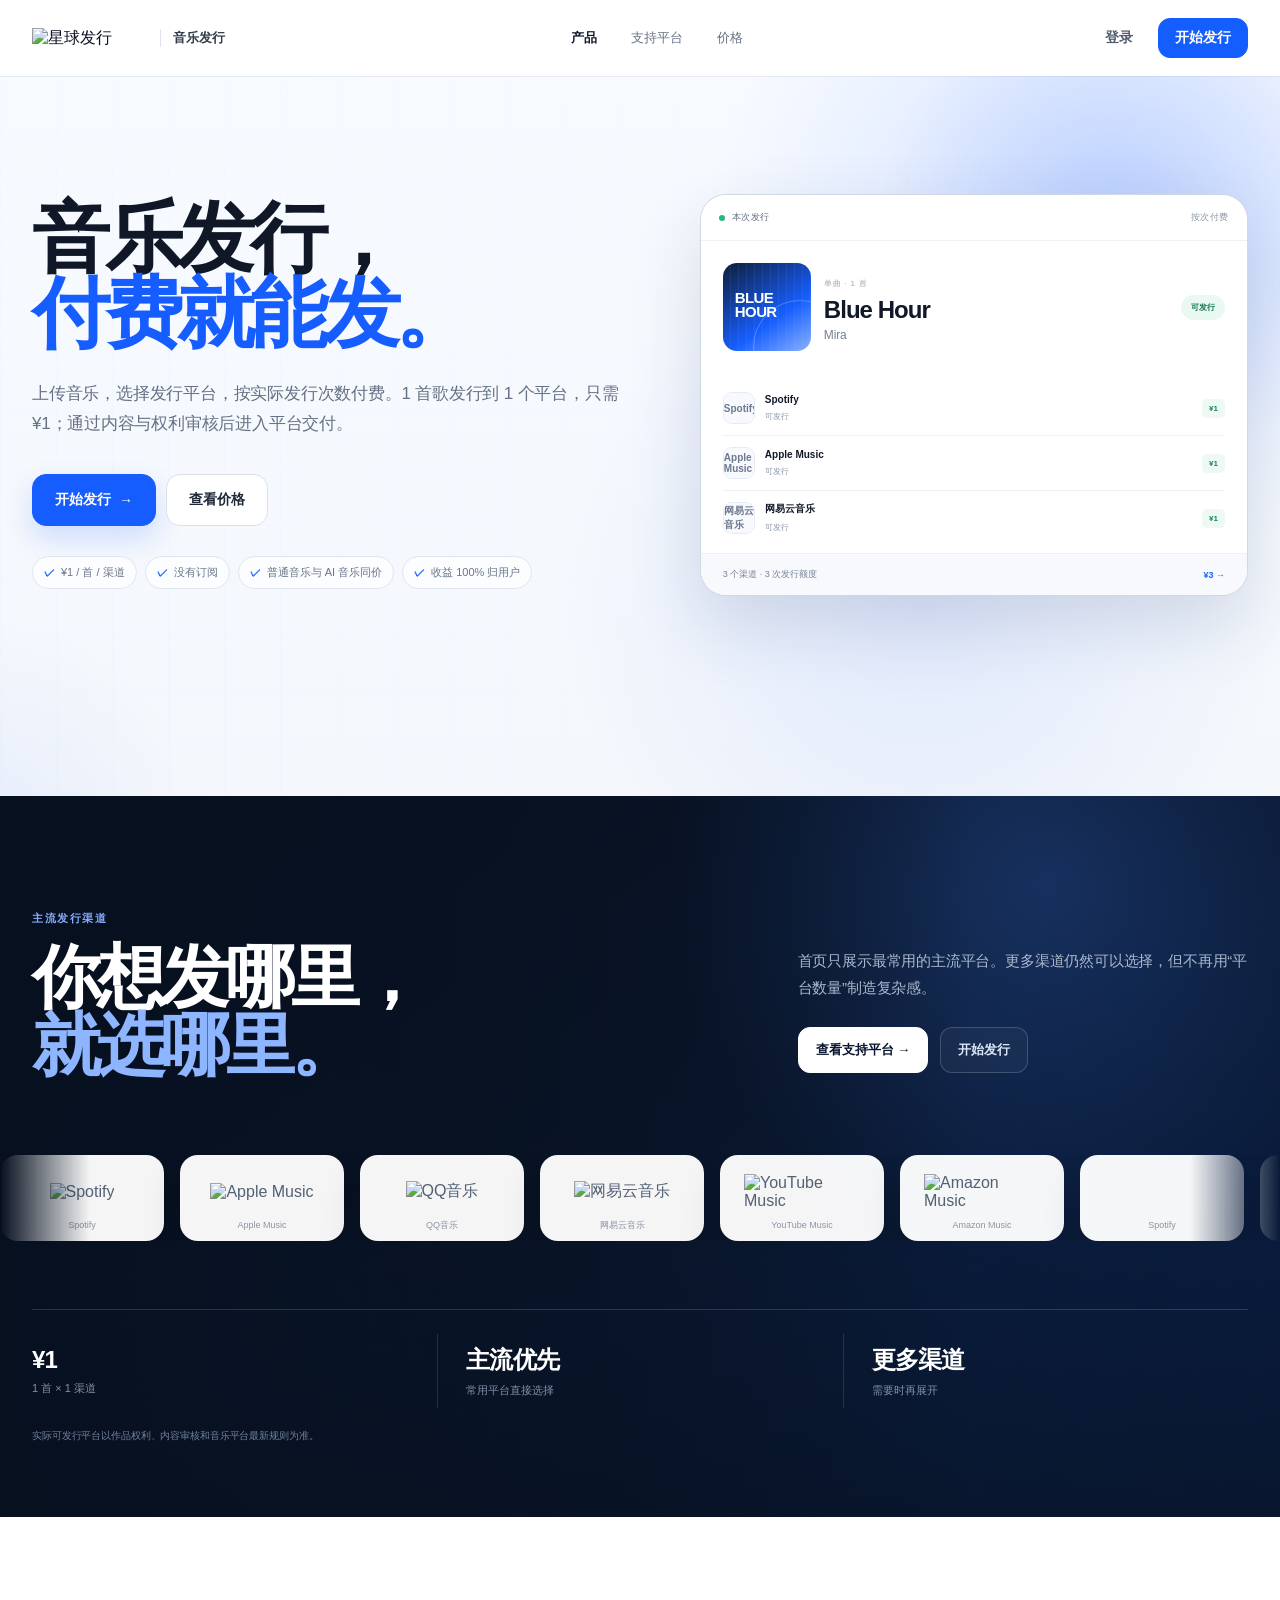
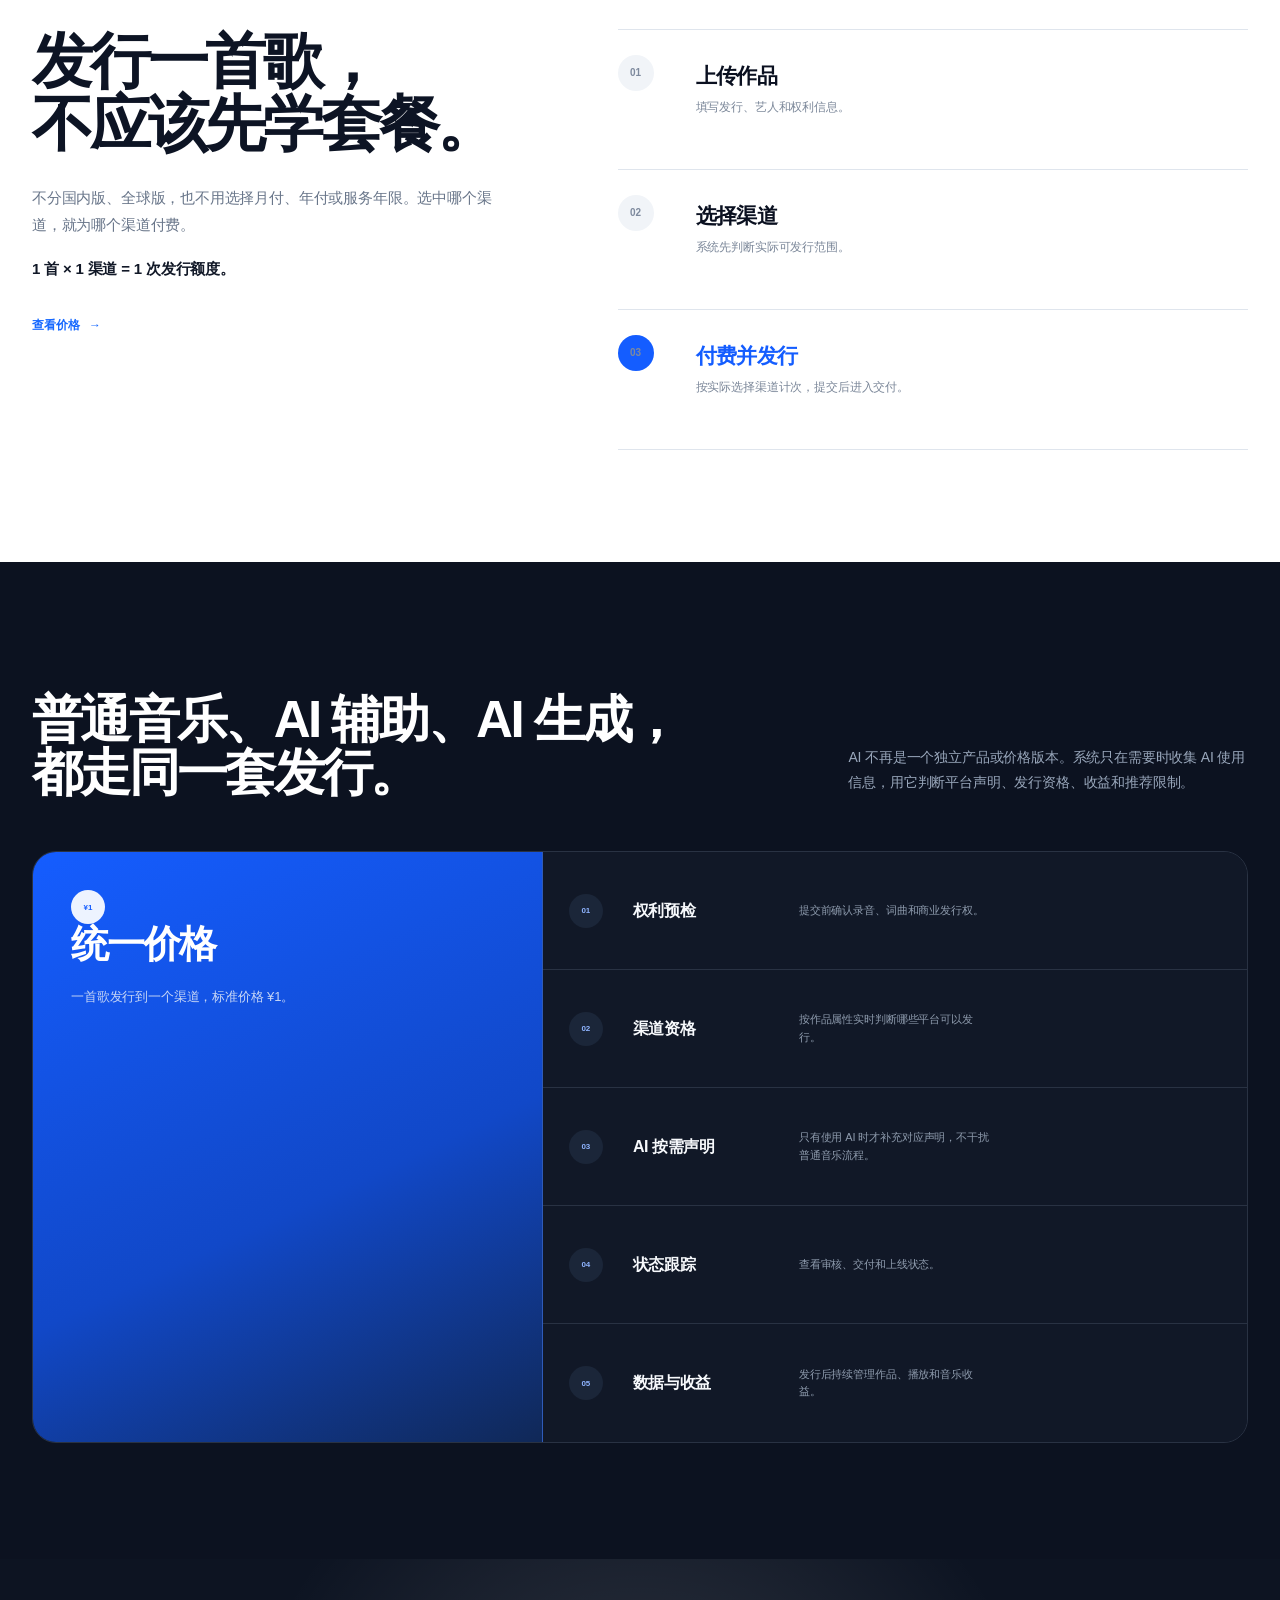
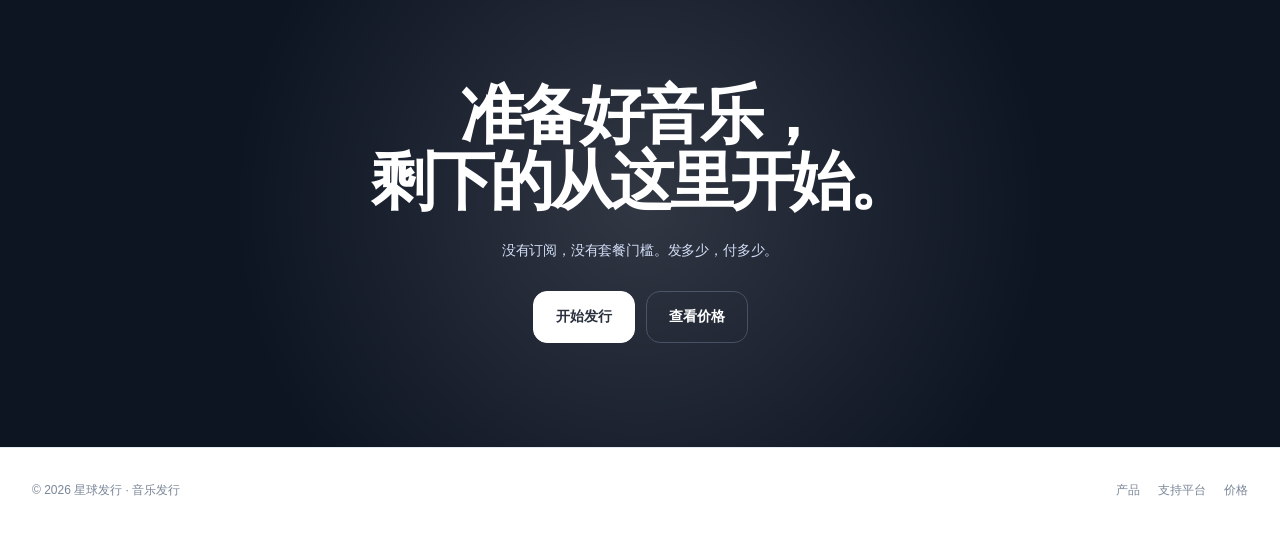
==== commit afe75e3f: "prototype: reposition homepage around simple paid music distribution" ====
--- a/prototype-v1/index.html
+++ b/prototype-v1/index.html
@@ -3,8 +3,8 @@
 <head>
 <meta charset="utf-8">
 <meta name="viewport" content="width=device-width,initial-scale=1">
-<title>AI 音乐发行｜让 AI 创作真正成为一张唱片｜星球发行</title>
-<meta name="description" content="面向 AI 音乐创作者、制作人和厂牌的专业音乐发行服务。一次提交，完成 AI 信息声明、发行审核，并把音乐发行到中国及全球主流音乐平台。">
+<title>音乐发行｜1 首歌发行到 1 个渠道只需 ¥1｜星球发行</title>
+<meta name="description" content="星球发行自助音乐发行服务。上传音乐、选择平台、按实际发行次数付费。1 首歌发行到 1 个渠道只需 ¥1。">
 <link rel="stylesheet" href="/prototype-v1/styles.css">
 <link rel="stylesheet" href="/prototype-v1/brand-v2.css">
 <link rel="stylesheet" href="/prototype-v1/home-v6-distribute.css?v=20260910">
@@ -12,20 +12,9 @@
 <body class="home-v3">
 <header class="nav home-nav">
   <div class="container nav-inner">
-    <a class="brand brand-real" href="/">
-      <img src="/assets/star-logo.png" alt="星球发行">
-      <span class="brand-divider"></span>
-      <span class="brand-product">AI 音乐发行</span>
-    </a>
-    <nav class="menu">
-      <a class="active" href="/">产品</a>
-      <a href="/platforms">支持平台</a>
-      <a href="/pricing">价格</a>
-    </nav>
-    <div class="nav-actions">
-      <a class="btn btn-ghost" href="#">登录</a>
-      <a class="btn btn-primary" href="/release">开始发行</a>
-    </div>
+    <a class="brand brand-real" href="/"><img src="/assets/star-logo.png" alt="星球发行"><span class="brand-divider"></span><span class="brand-product">音乐发行</span></a>
+    <nav class="menu"><a class="active" href="/">产品</a><a href="/platforms">支持平台</a><a href="/pricing">价格</a></nav>
+    <div class="nav-actions"><a class="btn btn-ghost" href="/app">登录</a><a class="btn btn-primary" href="/release">开始发行</a></div>
   </div>
 </header>
 
@@ -34,49 +23,21 @@
     <div class="hero-grid-bg"></div>
     <div class="container hero-grid">
       <div class="hero-copy-wrap">
-        <h1>让 AI 创作，<br><em>真正成为一张唱片。</em></h1>
-        <p class="hero-copy">面向 AI 音乐创作者、制作人和厂牌的专业音乐发行服务。一次提交，完成 AI 信息声明与发行审核，发行到中国及全球主流音乐平台。</p>
-        <div class="hero-actions">
-          <a class="btn btn-primary btn-lg" href="/release">开始发行 AI 音乐 <span>→</span></a>
-          <a class="btn btn-secondary btn-lg" href="#guide">了解 AI 音乐发行</a>
-        </div>
-        <div class="hero-points hero-points-v3">
-          <span><i>✓</i>AI 生成</span>
-          <span><i>✓</i>AI 辅助创作</span>
-          <span><i>✓</i>传统音乐</span>
-          <span><i>✓</i>中国 + 全球音乐平台</span>
-        </div>
+        <h1>音乐发行，<br><em>付费就能发。</em></h1>
+        <p class="hero-copy">上传音乐，选择发行平台，按实际发行次数付费。1 首歌发行到 1 个平台，只需 ¥1；通过内容与权利审核后进入平台交付。</p>
+        <div class="hero-actions"><a class="btn btn-primary btn-lg" href="/release">开始发行 <span>→</span></a><a class="btn btn-secondary btn-lg" href="/pricing">查看价格</a></div>
+        <div class="hero-points hero-points-v3"><span><i>✓</i>¥1 / 首 / 渠道</span><span><i>✓</i>没有订阅</span><span><i>✓</i>普通音乐与 AI 音乐同价</span><span><i>✓</i>收益 100% 归用户</span></div>
       </div>
 
-      <div class="release-passport" aria-label="AI 音乐发行预检示意">
-        <div class="passport-topbar">
-          <div><span class="live-dot"></span>发行就绪</div>
-          <span>AI 发行预检</span>
+      <div class="release-passport" aria-label="发行价格示意">
+        <div class="passport-topbar"><div><span class="live-dot"></span>本次发行</div><span>按次付费</span></div>
+        <div class="passport-track"><div class="passport-cover"><b>BLUE<br>HOUR</b></div><div class="passport-track-info"><small>单曲 · 1 首</small><h3>Blue Hour</h3><p>Mira</p></div><span class="passport-badge">可发行</span></div>
+        <div class="passport-platforms">
+          <div class="passport-row"><span class="status-logo" data-logo="Spotify"></span><div><strong>Spotify</strong><small>可发行</small></div><b>¥1</b></div>
+          <div class="passport-row"><span class="status-logo" data-logo="Apple Music"></span><div><strong>Apple Music</strong><small>可发行</small></div><b>¥1</b></div>
+          <div class="passport-row"><span class="status-logo" data-logo="网易云音乐"></span><div><strong>网易云音乐</strong><small>可发行</small></div><b>¥1</b></div>
         </div>
-        <div class="passport-track">
-          <div class="passport-cover"><span>AI</span><b>BLUE<br>HOUR</b></div>
-          <div class="passport-track-info">
-            <small>单曲 · 2026</small>
-            <h3>Blue Hour</h3>
-            <p>Mira</p>
-          </div>
-          <span class="passport-badge">审核通过</span>
-        </div>
-        <div class="passport-meta">
-          <div><small>创作方式</small><strong>AI 辅助创作</strong></div>
-          <div><small>权利状态</small><strong>商业发行权已确认</strong></div>
-          <div><small>AI 信息</small><strong>已完成声明</strong></div>
-          <div><small>目标市场</small><strong>中国 + 全球</strong></div>
-        </div>
-        <div class="passport-platforms">
-          <div class="passport-row"><span class="status-logo" data-logo="Spotify"></span><div><strong>Spotify</strong><small>待交付</small></div><b>可发行</b></div>
-          <div class="passport-row"><span class="status-logo" data-logo="Apple Music"></span><div><strong>Apple Music</strong><small>AI 信息已填写</small></div><b>可发行</b></div>
-          <div class="passport-row"><span class="status-logo" data-logo="网易云音乐"></span><div><strong>网易云音乐</strong><small>发行信息已就绪</small></div><b>可发行</b></div>
-        </div>
-        <div class="passport-footer">
-          <span>作品准备完成</span>
-          <strong>开始发行 →</strong>
-        </div>
+        <div class="passport-footer"><span>3 个渠道 · 3 次发行额度</span><strong>¥3 →</strong></div>
       </div>
     </div>
   </section>
@@ -84,288 +45,53 @@
   <section class="distribution-section" id="channels">
     <div class="container distribution-shell">
       <div class="distribution-head">
-        <div class="distribution-title">
-          <span class="distribution-kicker">发行网络</span>
-          <h2>一次发行，<br><em>让世界听见。</em></h2>
-        </div>
-        <div class="distribution-copy">
-          <p>连接中国及全球主流音乐平台。不同 AI 创作方式按照平台最新规则判断发行资格，发行前直接显示可发行状态和限制。</p>
-          <div class="distribution-actions">
-            <a class="distribution-primary" href="/platforms">查看全部支持平台 →</a>
-            <a class="distribution-secondary" href="/release">开始发行</a>
-          </div>
-        </div>
+        <div class="distribution-title"><span class="distribution-kicker">主流发行渠道</span><h2>你想发哪里，<br><em>就选哪里。</em></h2></div>
+        <div class="distribution-copy"><p>首页只展示最常用的主流平台。更多渠道仍然可以选择，但不再用“平台数量”制造复杂感。</p><div class="distribution-actions"><a class="distribution-primary" href="/platforms">查看支持平台 →</a><a class="distribution-secondary" href="/release">开始发行</a></div></div>
       </div>
-
-      <div class="dsp-motion" aria-label="支持的音乐平台示意">
-        <div class="dsp-motion-row dsp-motion-row-forward">
-          <div class="dsp-motion-track">
-            <div class="dsp-logo-group">
-              <div class="dsp-logo-tile"><img src="/assets/platform-logos/spotify.jpeg" alt="Spotify"><span>Spotify</span></div>
-              <div class="dsp-logo-tile"><img src="/assets/platform-logos/apple-music.jpg" alt="Apple Music"><span>Apple Music</span></div>
-              <div class="dsp-logo-tile"><img src="/assets/platform-logos/qq-music.png" alt="QQ音乐"><span>QQ音乐</span></div>
-              <div class="dsp-logo-tile"><img src="/assets/platform-logos/netease-music.jpg" alt="网易云音乐"><span>网易云音乐</span></div>
-              <div class="dsp-logo-tile"><img src="/assets/platform-logos/amazon-music.png" alt="Amazon Music"><span>Amazon Music</span></div>
-              <div class="dsp-logo-tile"><img src="/assets/platform-logos/youtube-music.jpg" alt="YouTube Music"><span>YouTube Music</span></div>
-            </div>
-            <div class="dsp-logo-group" aria-hidden="true">
-              <div class="dsp-logo-tile"><img src="/assets/platform-logos/spotify.jpeg" alt=""><span>Spotify</span></div>
-              <div class="dsp-logo-tile"><img src="/assets/platform-logos/apple-music.jpg" alt=""><span>Apple Music</span></div>
-              <div class="dsp-logo-tile"><img src="/assets/platform-logos/qq-music.png" alt=""><span>QQ音乐</span></div>
-              <div class="dsp-logo-tile"><img src="/assets/platform-logos/netease-music.jpg" alt=""><span>网易云音乐</span></div>
-              <div class="dsp-logo-tile"><img src="/assets/platform-logos/amazon-music.png" alt=""><span>Amazon Music</span></div>
-              <div class="dsp-logo-tile"><img src="/assets/platform-logos/youtube-music.jpg" alt=""><span>YouTube Music</span></div>
-            </div>
-          </div>
-        </div>
-
-        <div class="dsp-motion-row dsp-motion-row-reverse">
-          <div class="dsp-motion-track">
-            <div class="dsp-logo-group">
-              <div class="dsp-logo-tile"><img src="/assets/platform-logos/tiktok.jpeg" alt="TikTok"><span>TikTok</span></div>
-              <div class="dsp-logo-tile"><img src="/assets/platform-logos/kugou-music.png" alt="酷狗音乐"><span>酷狗音乐</span></div>
-              <div class="dsp-logo-tile"><img src="/assets/platform-logos/kuwo-music.png" alt="酷我音乐"><span>酷我音乐</span></div>
-              <div class="dsp-logo-tile"><img src="/assets/platform-logos/douyin-qishui.jpg" alt="汽水音乐"><span>汽水音乐</span></div>
-              <div class="dsp-logo-tile"><img src="/assets/platform-logos/huawei-music.jpg" alt="华为音乐"><span>华为音乐</span></div>
-              <div class="dsp-logo-tile"><img src="/assets/platform-logos/kkbox.png" alt="KKBOX"><span>KKBOX</span></div>
-            </div>
-            <div class="dsp-logo-group" aria-hidden="true">
-              <div class="dsp-logo-tile"><img src="/assets/platform-logos/tiktok.jpeg" alt=""><span>TikTok</span></div>
-              <div class="dsp-logo-tile"><img src="/assets/platform-logos/kugou-music.png" alt=""><span>酷狗音乐</span></div>
-              <div class="dsp-logo-tile"><img src="/assets/platform-logos/kuwo-music.png" alt=""><span>酷我音乐</span></div>
-              <div class="dsp-logo-tile"><img src="/assets/platform-logos/douyin-qishui.jpg" alt=""><span>汽水音乐</span></div>
-              <div class="dsp-logo-tile"><img src="/assets/platform-logos/huawei-music.jpg" alt=""><span>华为音乐</span></div>
-              <div class="dsp-logo-tile"><img src="/assets/platform-logos/kkbox.png" alt=""><span>KKBOX</span></div>
-            </div>
-          </div>
-        </div>
+      <div class="dsp-motion" aria-label="主流音乐平台">
+        <div class="dsp-motion-row dsp-motion-row-forward"><div class="dsp-motion-track"><div class="dsp-logo-group">
+          <div class="dsp-logo-tile"><img src="/assets/platform-logos/spotify.jpeg" alt="Spotify"><span>Spotify</span></div>
+          <div class="dsp-logo-tile"><img src="/assets/platform-logos/apple-music.jpg" alt="Apple Music"><span>Apple Music</span></div>
+          <div class="dsp-logo-tile"><img src="/assets/platform-logos/qq-music.png" alt="QQ音乐"><span>QQ音乐</span></div>
+          <div class="dsp-logo-tile"><img src="/assets/platform-logos/netease-music.jpg" alt="网易云音乐"><span>网易云音乐</span></div>
+          <div class="dsp-logo-tile"><img src="/assets/platform-logos/youtube-music.jpg" alt="YouTube Music"><span>YouTube Music</span></div>
+          <div class="dsp-logo-tile"><img src="/assets/platform-logos/amazon-music.png" alt="Amazon Music"><span>Amazon Music</span></div>
+        </div><div class="dsp-logo-group" aria-hidden="true">
+          <div class="dsp-logo-tile"><img src="/assets/platform-logos/spotify.jpeg" alt=""><span>Spotify</span></div><div class="dsp-logo-tile"><img src="/assets/platform-logos/apple-music.jpg" alt=""><span>Apple Music</span></div><div class="dsp-logo-tile"><img src="/assets/platform-logos/qq-music.png" alt=""><span>QQ音乐</span></div><div class="dsp-logo-tile"><img src="/assets/platform-logos/netease-music.jpg" alt=""><span>网易云音乐</span></div><div class="dsp-logo-tile"><img src="/assets/platform-logos/youtube-music.jpg" alt=""><span>YouTube Music</span></div><div class="dsp-logo-tile"><img src="/assets/platform-logos/amazon-music.png" alt=""><span>Amazon Music</span></div>
+        </div></div></div>
       </div>
-
-      <div class="distribution-stats">
-        <div class="distribution-stat"><strong>23</strong><span>当前已接入音乐平台</span></div>
-        <div class="distribution-stat"><strong>中国 + 全球</strong><span>覆盖主要流媒体与音乐服务</span></div>
-        <div class="distribution-stat"><strong>动态判断</strong><span>按作品属性匹配平台最新 AI 规则</span></div>
-      </div>
-      <p class="distribution-note">实际可发行平台以作品类型、权利情况和音乐平台最新规则为准。</p>
+      <div class="distribution-stats"><div class="distribution-stat"><strong>¥1</strong><span>1 首 × 1 渠道</span></div><div class="distribution-stat"><strong>主流优先</strong><span>常用平台直接选择</span></div><div class="distribution-stat"><strong>更多渠道</strong><span>需要时再展开</span></div></div>
+      <p class="distribution-note">实际可发行平台以作品权利、内容审核和音乐平台最新规则为准。</p>
     </div>
   </section>
 
   <section class="section story-section" id="guide">
     <div class="container story-layout">
-      <div class="story-copy">
-        <h2>做出一首歌，<br>只是开始。</h2>
-        <p>AI 可以很快完成音乐创作，但正式进入 Spotify、Apple Music、网易云音乐、QQ 音乐等平台，还需要准备发行信息、确认权利、填写 AI 使用情况并通过审核。</p>
-        <p><strong>创作完成后，进入专业发行流程。</strong></p>
-        <a class="text-link" href="/release">开始发行 <span>→</span></a>
-      </div>
+      <div class="story-copy"><h2>发行一首歌，<br>不应该先学套餐。</h2><p>不分国内版、全球版，也不用选择月付、年付或服务年限。选中哪个渠道，就为哪个渠道付费。</p><p><strong>1 首 × 1 渠道 = 1 次发行额度。</strong></p><a class="text-link" href="/pricing">查看价格 <span>→</span></a></div>
       <div class="story-stack">
-        <article><span>01</span><div><h3>完成音乐创作</h3><p>Suno、Udio、ElevenLabs、DAW 等各种创作方式。</p></div></article>
-        <article><span>02</span><div><h3>准备发行信息</h3><p>填写作品、创作者、权利和 AI 使用信息。</p></div></article>
-        <article class="active"><span>03</span><div><h3>正式发行</h3><p>完成审核，发行到音乐平台，并持续查看状态、数据和收益。</p></div></article>
+        <article><span>01</span><div><h3>上传作品</h3><p>填写发行、艺人和权利信息。</p></div></article>
+        <article><span>02</span><div><h3>选择渠道</h3><p>系统先判断实际可发行范围。</p></div></article>
+        <article class="active"><span>03</span><div><h3>付费并发行</h3><p>按实际选择渠道计次，提交后进入交付。</p></div></article>
       </div>
     </div>
   </section>
 
   <section class="section native-section">
     <div class="container">
-      <div class="native-head">
-        <div class="section-head-copy">
-          <h2>不是“也支持 AI”。<br>而是为 AI 音乐重新设计发行。</h2>
-        </div>
-        <p>不同 AI 创作方式对应不同平台要求。发行前检查 AI 使用、权利信息和平台规则，并给出可发行结果。</p>
-      </div>
+      <div class="native-head"><div class="section-head-copy"><h2>普通音乐、AI 辅助、AI 生成，<br>都走同一套发行。</h2></div><p>AI 不再是一个独立产品或价格版本。系统只在需要时收集 AI 使用信息，用它判断平台声明、发行资格、收益和推荐限制。</p></div>
       <div class="capability-grid">
-        <article class="capability-card featured">
-          <div class="cap-icon ai-orbit"><span>AI</span></div>
-          <h3>不因为使用了 AI，<br>就拒绝一首音乐。</h3>
-          <p>支持符合要求的 AI 生成、AI 辅助和传统音乐，均可提交发行审核。</p>
-        </article>
-        <article class="capability-card">
-          <div class="cap-icon">01</div>
-          <h3>AI 信息声明</h3>
-          <p>填写 AI 在作品中的使用方式，并按平台要求完成声明。</p>
-        </article>
-        <article class="capability-card">
-          <div class="cap-icon">02</div>
-          <h3>发行前审核</h3>
-          <p>发行前检查音频、封面、权利和 AI 人声等常见问题，减少提交后被退回。</p>
-        </article>
-        <article class="capability-card">
-          <div class="cap-icon">03</div>
-          <h3>中国 + 全球发行</h3>
-          <p>一次提交，发行到符合要求的国内外音乐平台。</p>
-        </article>
-        <article class="capability-card">
-          <div class="cap-icon">04</div>
-          <h3>发行状态</h3>
-          <p>随时查看审核、交付和上线状态，问题项可直接处理。</p>
-        </article>
-        <article class="capability-card">
-          <div class="cap-icon">05</div>
-          <h3>数据与收益</h3>
-          <p>发行后持续管理作品、数据和音乐收益。</p>
-        </article>
+        <article class="capability-card featured"><div class="cap-icon">¥1</div><h3>统一价格</h3><p>一首歌发行到一个渠道，标准价格 ¥1。</p></article>
+        <article class="capability-card"><div class="cap-icon">01</div><h3>权利预检</h3><p>提交前确认录音、词曲和商业发行权。</p></article>
+        <article class="capability-card"><div class="cap-icon">02</div><h3>渠道资格</h3><p>按作品属性实时判断哪些平台可以发行。</p></article>
+        <article class="capability-card"><div class="cap-icon">03</div><h3>AI 按需声明</h3><p>只有使用 AI 时才补充对应声明，不干扰普通音乐流程。</p></article>
+        <article class="capability-card"><div class="cap-icon">04</div><h3>状态跟踪</h3><p>查看审核、交付和上线状态。</p></article>
+        <article class="capability-card"><div class="cap-icon">05</div><h3>数据与收益</h3><p>发行后持续管理作品、播放和音乐收益。</p></article>
       </div>
     </div>
   </section>
 
-  <section class="section tools-section">
-    <div class="container tools-shell">
-      <div class="tools-copy">
-        <h2>无论使用哪种创作方式，<br>都可以从这里开始发行。</h2>
-        <p>Suno、Udio、ElevenLabs 或 AI + DAW 完成的音乐，只要具备商业发行所需权利，都可以提交。</p>
-        <div class="traditional-note"><span>没有使用 AI？</span>传统音乐同样可以发行。</div>
-      </div>
-      <div class="tool-cloud" aria-label="支持的 AI 音乐创作工具示意">
-        <span class="tool-pill tool-pill-lg">Suno</span>
-        <span class="tool-pill">Udio</span>
-        <span class="tool-pill tool-pill-wide">ElevenLabs</span>
-        <span class="tool-pill">AIVA</span>
-        <span class="tool-pill">Boomy</span>
-        <span class="tool-pill tool-pill-wide">Stable Audio</span>
-        <span class="tool-pill">Soundraw</span>
-        <span class="tool-pill">Mubert</span>
-        <span class="tool-pill tool-pill-more">更多</span>
-      </div>
-    </div>
-  </section>
-
-  <section class="section process-section">
-    <div class="container">
-      <div class="process-head">
-        <h2>4 步，把 AI 音乐发行出去。</h2>
-      </div>
-      <div class="process-line">
-        <article>
-          <span class="process-num">01</span>
-          <div class="process-icon">↑</div>
-          <h3>上传作品</h3>
-          <p>上传音频和封面，填写歌曲、艺人和发行信息。</p>
-        </article>
-        <article>
-          <span class="process-num">02</span>
-          <div class="process-icon">◎</div>
-          <h3>说明 AI 如何参与</h3>
-          <p>填写作品使用的 AI，并确认发行所需权利。</p>
-        </article>
-        <article>
-          <span class="process-num">03</span>
-          <div class="process-icon">✓</div>
-          <h3>完成发行审核</h3>
-          <p>检查作品资料，问题项会提示补充或调整。</p>
-        </article>
-        <article>
-          <span class="process-num">04</span>
-          <div class="process-icon">↗</div>
-          <h3>发行到音乐平台</h3>
-          <p>审核完成后开始发行，并持续查看上线状态、数据和收益。</p>
-        </article>
-      </div>
-      <div class="process-cta"><a class="btn btn-primary btn-lg" href="/release">发行第一首 AI 音乐 →</a></div>
-    </div>
-  </section>
-
-  <section class="section trust-section">
-    <div class="trust-glow"></div>
-    <div class="container trust-layout">
-      <div class="trust-copy">
-        <h2>AI 在变化，<br>音乐平台的规则也在变化。</h2>
-        <p>不同音乐平台对 AI 音乐的要求不同，规则也在持续变化。</p>
-        <p class="trust-emphasis">因此不承诺“所有 AI 音乐都能发行到所有平台”。<br><strong>发行资格根据作品情况和平台最新规则判断。</strong></p>
-      </div>
-      <div class="trust-grid">
-        <article><span>AI</span><div><h3>AI 使用情况</h3><p>作品使用了哪些 AI。</p></div></article>
-        <article><span>R</span><div><h3>权利情况</h3><p>是否具备发行所需权利。</p></div></article>
-        <article><span>DSP</span><div><h3>平台要求</h3><p>哪些平台可以发行。</p></div></article>
-        <article><span>↻</span><div><h3>规则更新</h3><p>平台规则变化后及时调整。</p></div></article>
-      </div>
-    </div>
-    <div class="container trust-statement"><strong>透明发行，而不是隐藏 AI。</strong></div>
-  </section>
-
-  <section class="section why-section">
-    <div class="container why-layout">
-      <div class="why-copy">
-        <h2>AI 是新的，<br>音乐发行不是。</h2>
-        <p>音乐发行不只是上传一首歌。看见音乐长期连接中国及全球音乐平台，处理音乐审核、平台交付、发行状态、数据和收益。</p>
-        <p><strong>现有发行能力进一步覆盖 AI 音乐创作场景。</strong></p>
-      </div>
-      <div class="why-metrics">
-        <article><strong>中国 + 全球</strong><span>音乐发行网络</span></article>
-        <article><strong>多平台</strong><span>一次提交完成发行</span></article>
-        <article><strong>完整周期</strong><span>发行 · 数据 · 收益</span></article>
-        <article><strong>专业团队</strong><span>音乐发行支持</span></article>
-      </div>
-    </div>
-  </section>
-
-  <section class="section audience-section">
-    <div class="container">
-      <div class="audience-head"><h2>从第一首 AI 歌曲，<br>到一个持续经营的 AI 音乐厂牌。</h2></div>
-      <div class="audience-grid">
-        <article><span>01</span><h3>AI 音乐创作者</h3><p>使用 Suno / Udio 完成音乐，希望正式进入音乐平台。</p><a href="/release">开始发行 →</a></article>
-        <article><span>02</span><h3>音乐制作人</h3><p>AI 已进入制作流程，需要更适配 AI 创作的发行服务。</p><a href="#guide">了解发行流程 →</a></article>
-        <article><span>03</span><h3>AI 艺人</h3><p>持续发布音乐，并长期管理艺人身份、作品和发行版本。</p><a href="/release">创建发行 →</a></article>
-        <article><span>04</span><h3>AI 音乐厂牌 / 内容团队</h3><p>管理大量创作者、艺人或 AI 音乐项目，需要批量发行和目录管理。</p><a href="#footer">联系 →</a></article>
-      </div>
-    </div>
-  </section>
-
-  <section class="section catalog-section">
-    <div class="container catalog-card">
-      <div class="catalog-copy">
-        <h2>不只是发布一首歌，<br>而是开始建立音乐目录。</h2>
-        <p>从一首歌，到下一张 EP、下一个艺人。持续发布，逐步形成长期音乐目录。</p>
-        <a class="btn btn-primary btn-lg" href="/release">开始建立音乐目录 →</a>
-      </div>
-      <div class="catalog-ui">
-        <div class="catalog-ui-head"><span>音乐目录</span><b>12 个发行版本</b></div>
-        <div class="catalog-row"><div class="mini-cover blue"></div><div><strong>Blue Hour</strong><small>Mira · 单曲</small></div><span>12 个平台</span><b>已上线</b></div>
-        <div class="catalog-row"><div class="mini-cover violet"></div><div><strong>After Rain</strong><small>Mira · EP</small></div><span>9 个平台</span><b>审核中</b></div>
-        <div class="catalog-row"><div class="mini-cover dark"></div><div><strong>Signal / 01</strong><small>NEON-X · 单曲</small></div><span>16 个平台</span><b>已交付</b></div>
-        <div class="catalog-stats"><div><small>作品</small><strong>26</strong></div><div><small>艺人</small><strong>4</strong></div><div><small>发行版本</small><strong>12</strong></div><div><small>覆盖平台</small><strong>23</strong></div></div>
-      </div>
-    </div>
-  </section>
-
-  <section class="section faq-section" id="faq">
-    <div class="container faq-layout">
-      <div class="faq-head"><h2>AI 音乐发行<br>常见问题</h2><p>集中解答 AI 创作、发行权利、平台规则和收益相关问题。</p></div>
-      <div class="faq-list">
-        <details open><summary>AI 生成的音乐可以发行吗？<span>+</span></summary><p>可以提交发行。具体可发行平台取决于 AI 工具、作品权利、作品内容和平台最新规则。</p></details>
-        <details><summary>Suno 做的音乐可以发行吗？<span>+</span></summary><p>具备歌曲所需的商业使用和发行权利即可提交。不同账户、生成时间和服务条款可能对应不同授权条件，发行前需要确认。</p></details>
-        <details><summary>AI 音乐有版权吗？<span>+</span></summary><p>不一定。“可以商业使用”“可以发行”和“能否获得著作权保护”是三个不同问题。不同国家和地区对 AI 作品的版权认定不同，发行审核主要确认是否具备必要的商业发行权利。</p></details>
-        <details><summary>需要声明使用了 AI 吗？<span>+</span></summary><p>需要如实填写 AI 使用情况。部分音乐平台已经要求或支持 AI 内容声明，发行时按平台规则处理。</p></details>
-        <details><summary>使用 AI 人声可以发行吗？<span>+</span></summary><p>需要具体判断。涉及真实人物声音或身份时，需要确保获得相应授权。未经许可模仿或冒充真实艺人的内容可能无法发行。</p></details>
-        <details><summary>所有 AI 音乐都可以发行到所有平台吗？<span>+</span></summary><p>不一定。不同平台对 AI 音乐的要求不同，实际可发行平台以作品情况和平台最新规则为准。</p></details>
-        <details><summary>AI 音乐可以获得播放收益吗？<span>+</span></summary><p>可以。作品成功发行并符合平台商业化和反欺诈规则后，可根据有效播放获得相应收益。</p></details>
-      </div>
-    </div>
-  </section>
-
-  <section class="final-cta">
-    <div class="container final-cta-inner">
-      <h2>音乐已经做出来了。<br><em>现在，让它真正发行。</em></h2>
-      <p>AI 音乐发行到中国和全球音乐平台。<br>创作完成后，进入专业发行流程。</p>
-      <div class="hero-actions"><a class="btn btn-primary btn-lg" href="/release">开始发行 AI 音乐 →</a><a class="btn btn-secondary btn-lg" href="#">登录账户</a></div>
-    </div>
-  </section>
+  <section class="section final-cta"><div class="container center"><h2>准备好音乐，<br>剩下的从这里开始。</h2><p>没有订阅，没有套餐门槛。发多少，付多少。</p><div class="hero-actions"><a class="btn btn-primary btn-lg" href="/release">开始发行</a><a class="btn btn-secondary btn-lg" href="/pricing">查看价格</a></div></div></section>
 </main>
-
-<footer class="footer footer-v3" id="footer">
-  <div class="container footer-main">
-    <div class="footer-brand">
-      <a class="brand brand-real" href="/"><img src="/assets/star-logo.png" alt="星球发行"><span class="brand-divider"></span><span class="brand-product">AI 音乐发行</span></a>
-      <p>面向 AI 音乐创作者、制作人和厂牌的专业音乐发行服务，连接中国及全球主流音乐平台。</p>
-    </div>
-    <div class="footer-cols">
-      <div><strong>产品</strong><a href="/platforms">支持平台</a><a href="/pricing">价格</a><a href="#guide">发行指南</a><a href="#faq">帮助中心</a></div>
-      <div><strong>关于</strong><a href="#">关于看见音乐</a><a href="#footer">联系</a><a href="#">服务协议</a><a href="#">隐私政策</a></div>
-    </div>
-  </div>
-  <div class="container footer-bottom"><span>© 2026 看见音乐 · 星球发行</span></div>
-</footer>
-
-<script src="/prototype-v1/app-v2.js"></script>
-</body>
-</html>+<footer class="footer"><div class="container footer-inner"><span>© 2026 星球发行 · 音乐发行</span><div class="footer-nav"><a href="/">产品</a><a href="/platforms">支持平台</a><a href="/pricing">价格</a></div></div></footer>
+<script src="/prototype-v1/app-v2.js?v=20260916"></script>
+</body></html>
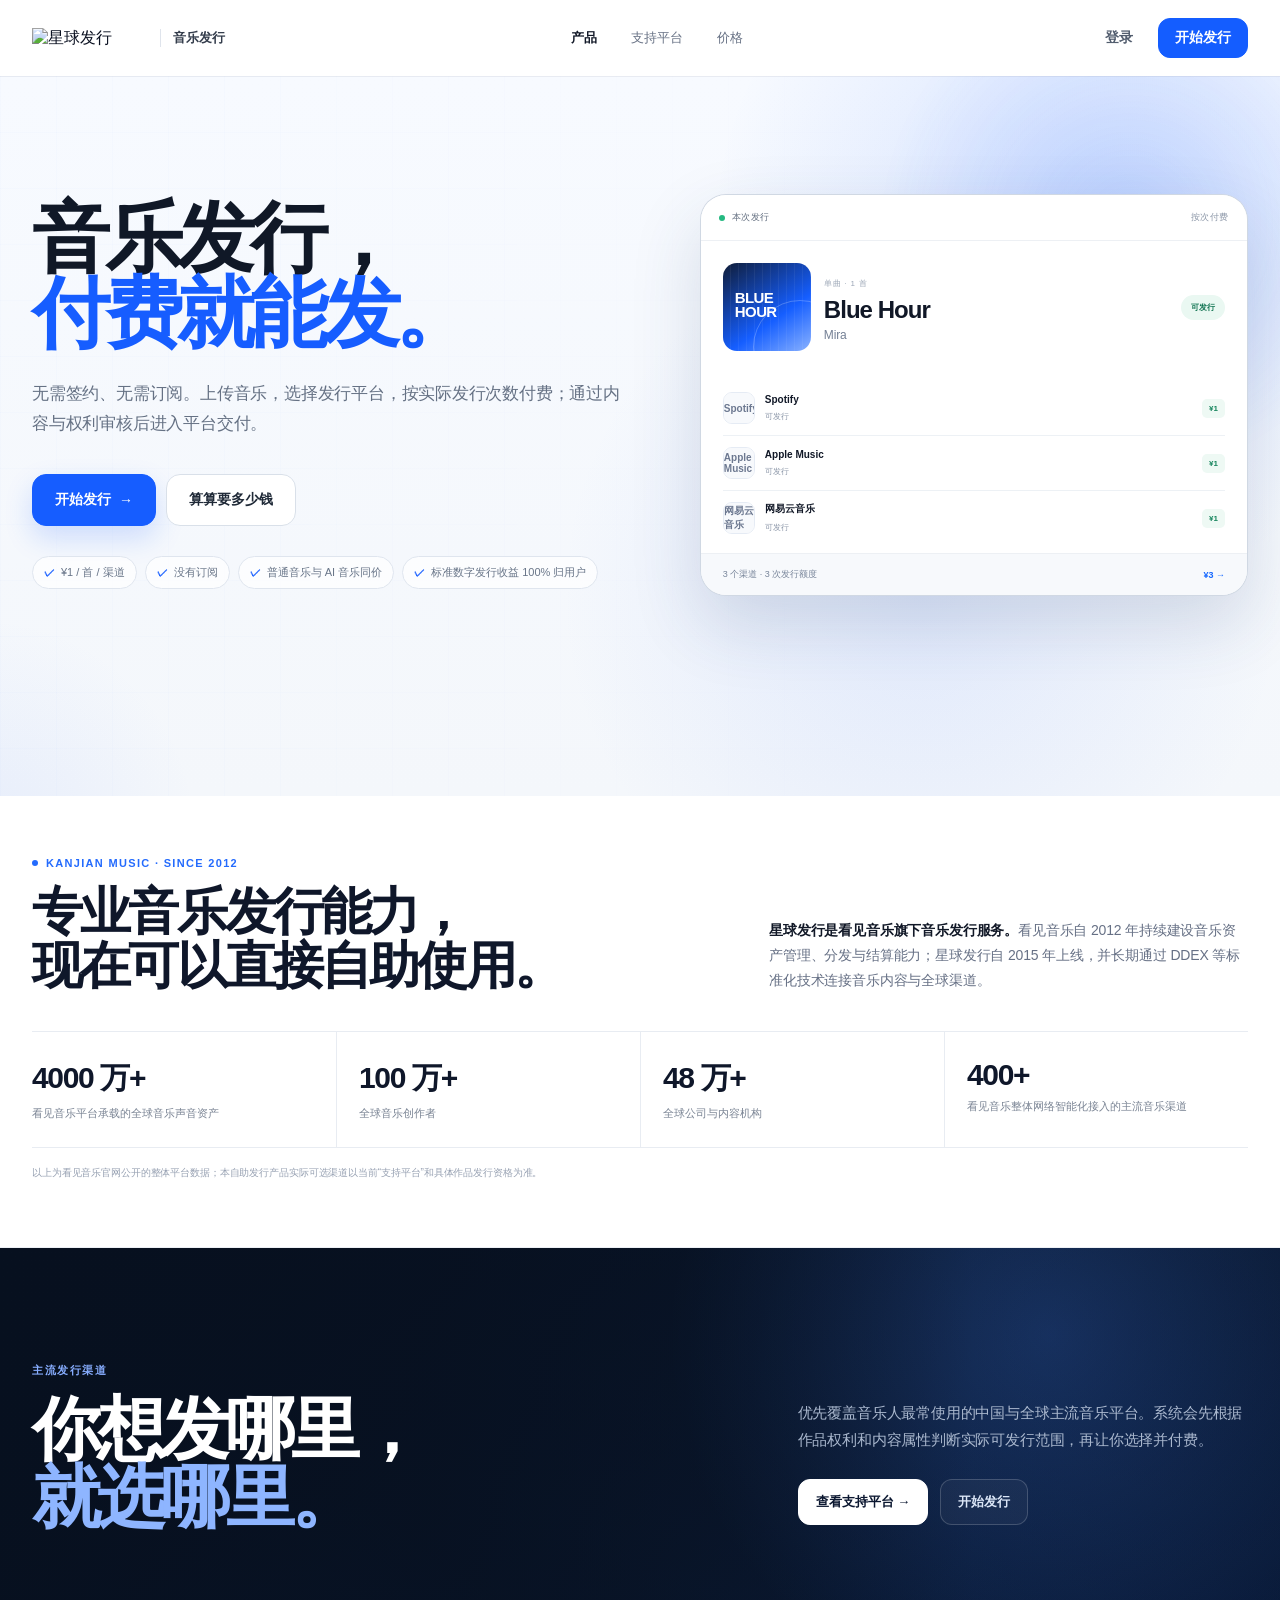
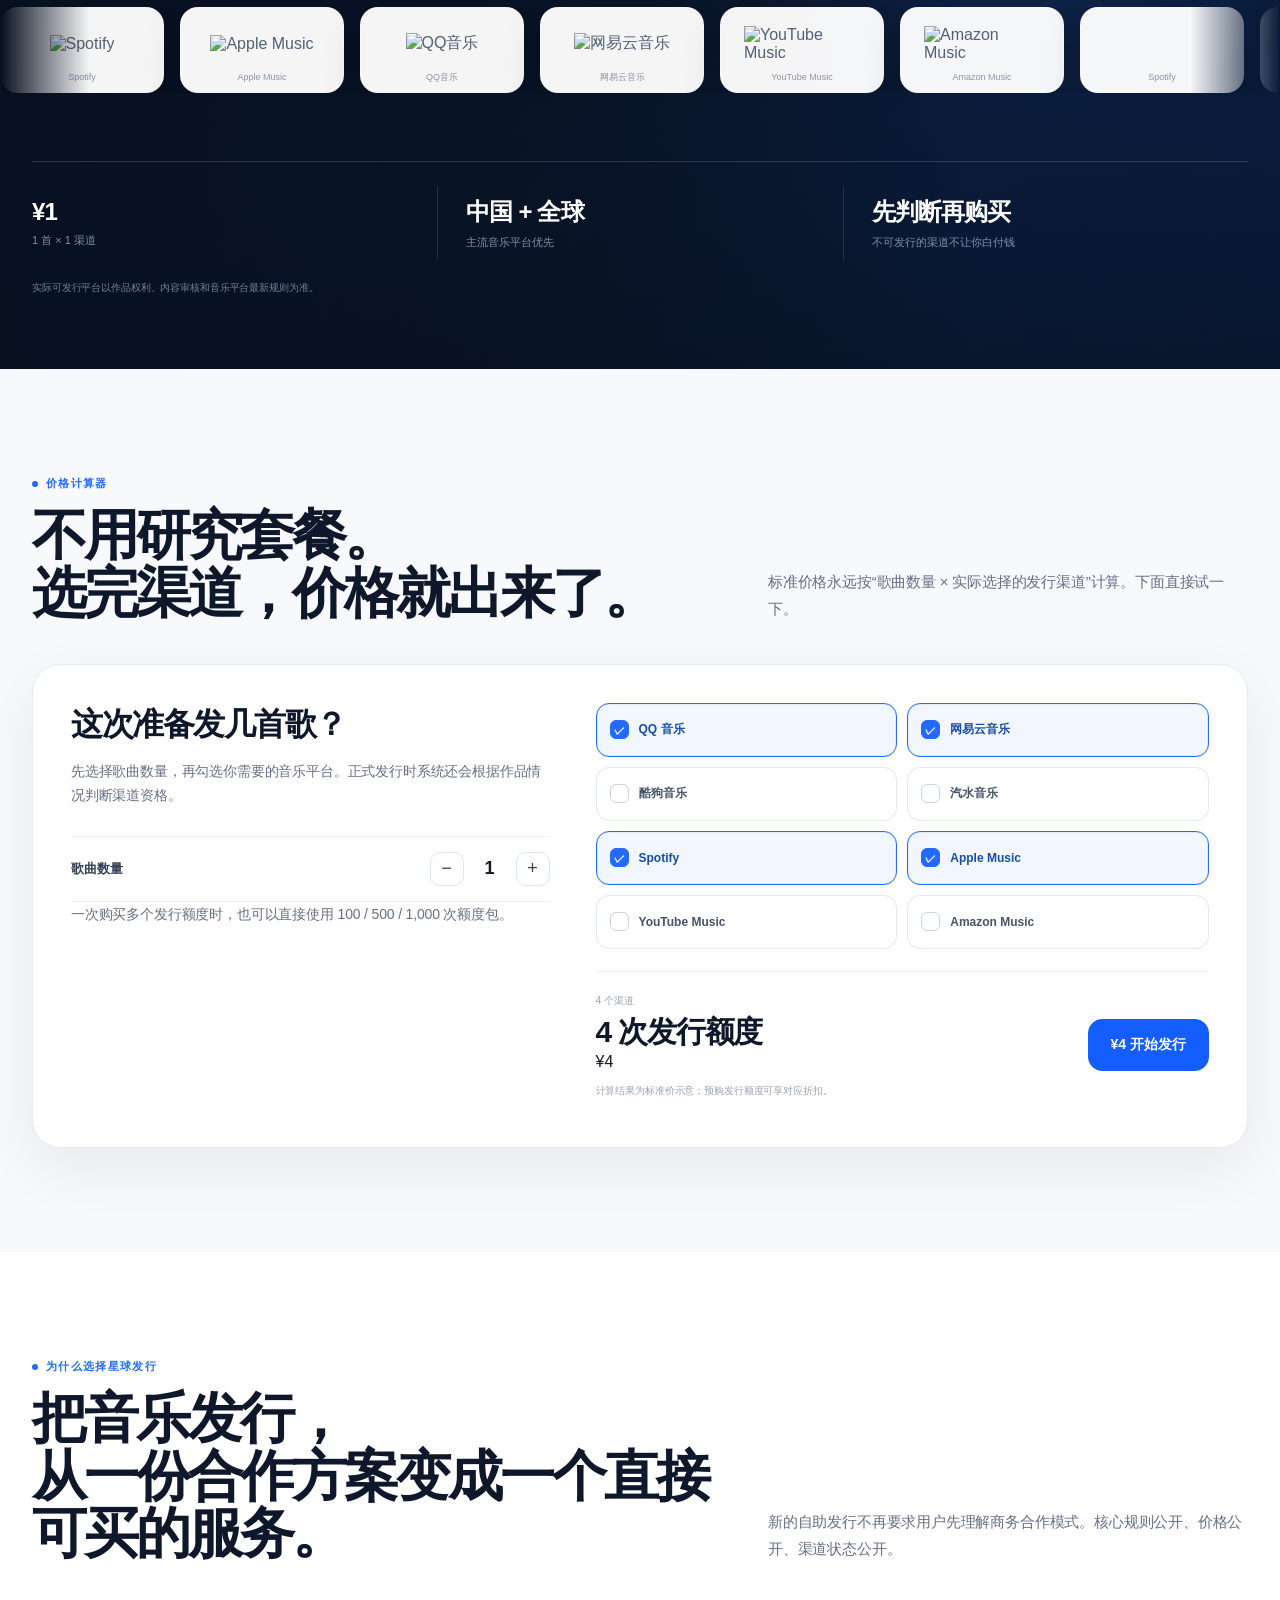
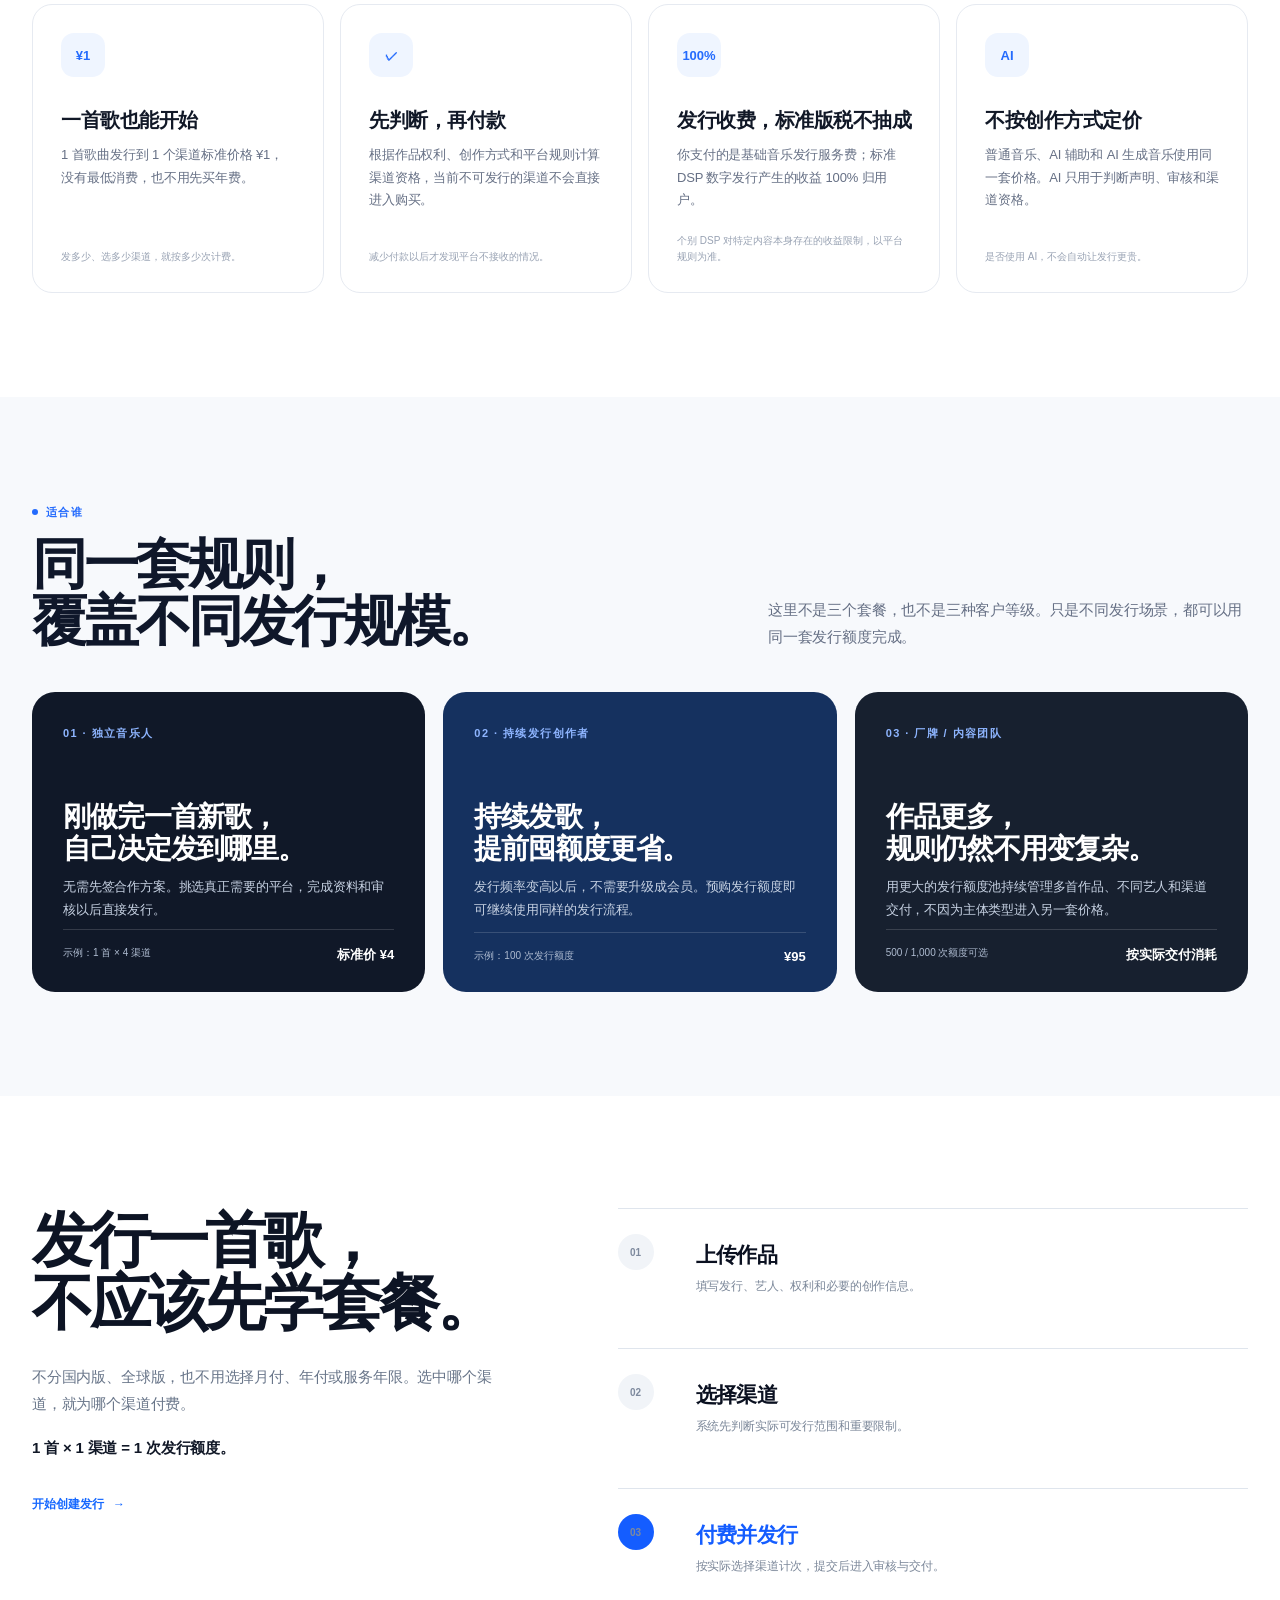
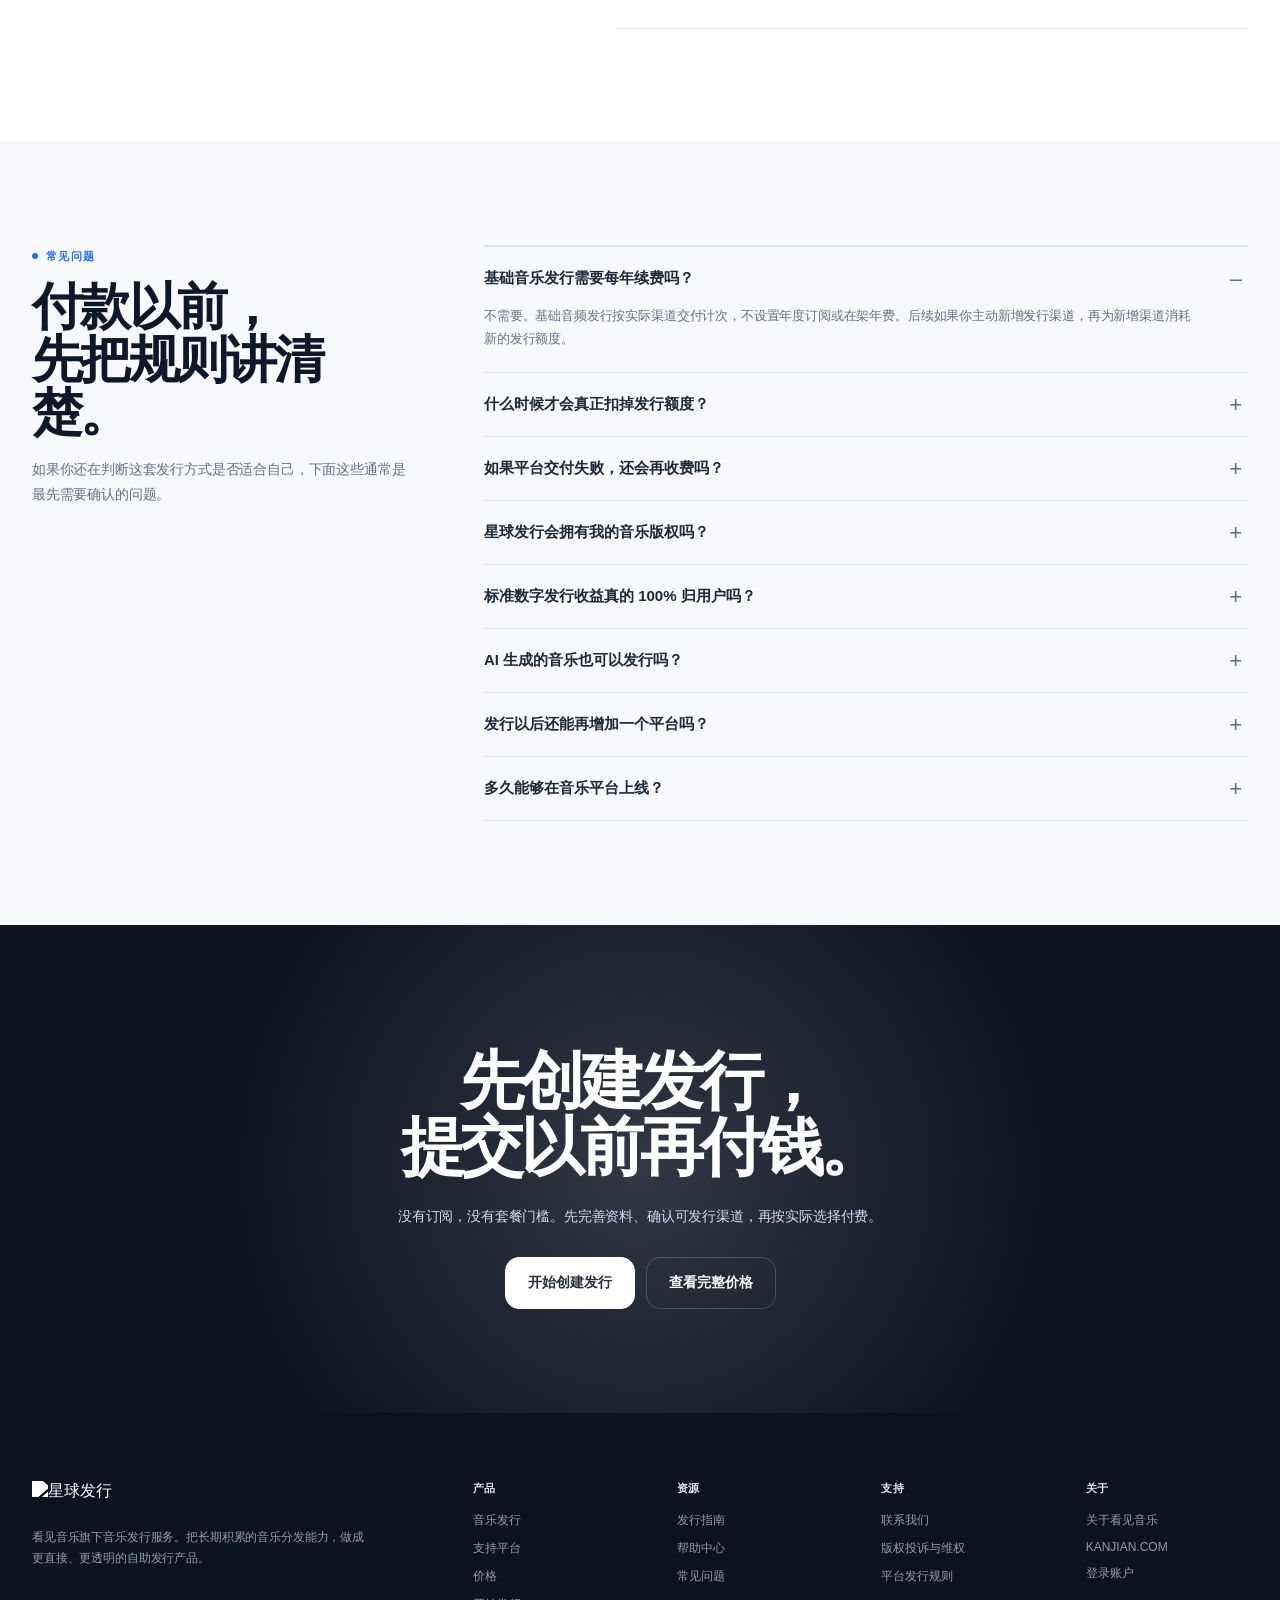
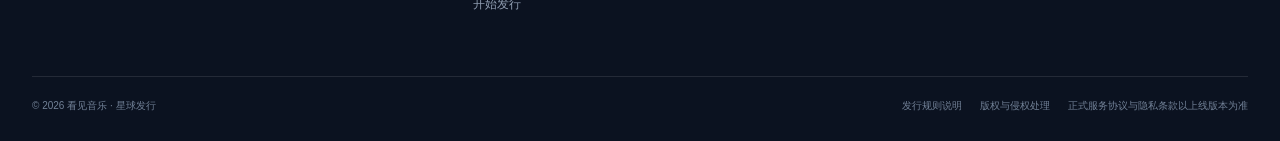
==== commit 2964c751: "feat: strengthen homepage market conversion" ====
--- a/prototype-v1/index.html
+++ b/prototype-v1/index.html
@@ -8,6 +8,7 @@
 <link rel="stylesheet" href="/prototype-v1/styles.css">
 <link rel="stylesheet" href="/prototype-v1/brand-v2.css">
 <link rel="stylesheet" href="/prototype-v1/home-v6-distribute.css?v=20260910">
+<link rel="stylesheet" href="/prototype-v1/home-market.css?v=20260916">
 </head>
 <body class="home-v3">
 <header class="nav home-nav">
@@ -24,9 +25,9 @@
     <div class="container hero-grid">
       <div class="hero-copy-wrap">
         <h1>音乐发行，<br><em>付费就能发。</em></h1>
-        <p class="hero-copy">上传音乐，选择发行平台，按实际发行次数付费。1 首歌发行到 1 个平台，只需 ¥1；通过内容与权利审核后进入平台交付。</p>
-        <div class="hero-actions"><a class="btn btn-primary btn-lg" href="/release">开始发行 <span>→</span></a><a class="btn btn-secondary btn-lg" href="/pricing">查看价格</a></div>
-        <div class="hero-points hero-points-v3"><span><i>✓</i>¥1 / 首 / 渠道</span><span><i>✓</i>没有订阅</span><span><i>✓</i>普通音乐与 AI 音乐同价</span><span><i>✓</i>收益 100% 归用户</span></div>
+        <p class="hero-copy">无需签约、无需订阅。上传音乐，选择发行平台，按实际发行次数付费；通过内容与权利审核后进入平台交付。</p>
+        <div class="hero-actions"><a class="btn btn-primary btn-lg" href="/release">开始发行 <span>→</span></a><a class="btn btn-secondary btn-lg" href="#calculator">算算要多少钱</a></div>
+        <div class="hero-points hero-points-v3"><span><i>✓</i>¥1 / 首 / 渠道</span><span><i>✓</i>没有订阅</span><span><i>✓</i>普通音乐与 AI 音乐同价</span><span><i>✓</i>标准数字发行收益 100% 归用户</span></div>
       </div>
 
       <div class="release-passport" aria-label="发行价格示意">
@@ -42,11 +43,27 @@
     </div>
   </section>
 
+  <section class="trust-section" aria-label="看见音乐与星球发行能力">
+    <div class="container">
+      <div class="trust-intro">
+        <div><span class="market-kicker">KANJIAN MUSIC · SINCE 2012</span><h2>专业音乐发行能力，<br>现在可以直接自助使用。</h2></div>
+        <p><strong>星球发行是看见音乐旗下音乐发行服务。</strong>看见音乐自 2012 年持续建设音乐资产管理、分发与结算能力；星球发行自 2015 年上线，并长期通过 DDEX 等标准化技术连接音乐内容与全球渠道。</p>
+      </div>
+      <div class="trust-stats">
+        <div class="trust-stat"><strong>4000 万+</strong><span>看见音乐平台承载的全球音乐声音资产</span></div>
+        <div class="trust-stat"><strong>100 万+</strong><span>全球音乐创作者</span></div>
+        <div class="trust-stat"><strong>48 万+</strong><span>全球公司与内容机构</span></div>
+        <div class="trust-stat"><strong>400+</strong><span>看见音乐整体网络智能化接入的主流音乐渠道</span></div>
+      </div>
+      <p class="trust-note">以上为看见音乐官网公开的整体平台数据；本自助发行产品实际可选渠道以当前“支持平台”和具体作品发行资格为准。</p>
+    </div>
+  </section>
+
   <section class="distribution-section" id="channels">
     <div class="container distribution-shell">
       <div class="distribution-head">
         <div class="distribution-title"><span class="distribution-kicker">主流发行渠道</span><h2>你想发哪里，<br><em>就选哪里。</em></h2></div>
-        <div class="distribution-copy"><p>首页只展示最常用的主流平台。更多渠道仍然可以选择，但不再用“平台数量”制造复杂感。</p><div class="distribution-actions"><a class="distribution-primary" href="/platforms">查看支持平台 →</a><a class="distribution-secondary" href="/release">开始发行</a></div></div>
+        <div class="distribution-copy"><p>优先覆盖音乐人最常使用的中国与全球主流音乐平台。系统会先根据作品权利和内容属性判断实际可发行范围，再让你选择并付费。</p><div class="distribution-actions"><a class="distribution-primary" href="/platforms">查看支持平台 →</a><a class="distribution-secondary" href="/release">开始发行</a></div></div>
       </div>
       <div class="dsp-motion" aria-label="主流音乐平台">
         <div class="dsp-motion-row dsp-motion-row-forward"><div class="dsp-motion-track"><div class="dsp-logo-group">
@@ -60,38 +77,104 @@
           <div class="dsp-logo-tile"><img src="/assets/platform-logos/spotify.jpeg" alt=""><span>Spotify</span></div><div class="dsp-logo-tile"><img src="/assets/platform-logos/apple-music.jpg" alt=""><span>Apple Music</span></div><div class="dsp-logo-tile"><img src="/assets/platform-logos/qq-music.png" alt=""><span>QQ音乐</span></div><div class="dsp-logo-tile"><img src="/assets/platform-logos/netease-music.jpg" alt=""><span>网易云音乐</span></div><div class="dsp-logo-tile"><img src="/assets/platform-logos/youtube-music.jpg" alt=""><span>YouTube Music</span></div><div class="dsp-logo-tile"><img src="/assets/platform-logos/amazon-music.png" alt=""><span>Amazon Music</span></div>
         </div></div></div>
       </div>
-      <div class="distribution-stats"><div class="distribution-stat"><strong>¥1</strong><span>1 首 × 1 渠道</span></div><div class="distribution-stat"><strong>主流优先</strong><span>常用平台直接选择</span></div><div class="distribution-stat"><strong>更多渠道</strong><span>需要时再展开</span></div></div>
+      <div class="distribution-stats"><div class="distribution-stat"><strong>¥1</strong><span>1 首 × 1 渠道</span></div><div class="distribution-stat"><strong>中国 + 全球</strong><span>主流音乐平台优先</span></div><div class="distribution-stat"><strong>先判断再购买</strong><span>不可发行的渠道不让你白付钱</span></div></div>
       <p class="distribution-note">实际可发行平台以作品权利、内容审核和音乐平台最新规则为准。</p>
+    </div>
+  </section>
+
+  <section class="market-section soft" id="calculator">
+    <div class="container">
+      <div class="market-head"><div><span class="market-kicker">价格计算器</span><h2>不用研究套餐。<br>选完渠道，价格就出来了。</h2></div><p>标准价格永远按“歌曲数量 × 实际选择的发行渠道”计算。下面直接试一下。</p></div>
+      <div class="market-calculator" data-market-calculator>
+        <div class="calc-copy">
+          <h3>这次准备发几首歌？</h3>
+          <p>先选择歌曲数量，再勾选你需要的音乐平台。正式发行时系统还会根据作品情况判断渠道资格。</p>
+          <div class="calc-qty"><span>歌曲数量</span><div class="calc-qty-control"><button type="button" data-market-step="down" aria-label="减少歌曲">−</button><strong data-market-track-count>1</strong><button type="button" data-market-step="up" aria-label="增加歌曲">+</button></div></div>
+          <p class="calc-subnote">一次购买多个发行额度时，也可以直接使用 100 / 500 / 1,000 次额度包。</p>
+        </div>
+        <div>
+          <div class="calc-platforms" aria-label="选择发行平台">
+            <button class="calc-platform active" type="button" data-market-channel="QQ音乐" aria-pressed="true"><i>✓</i>QQ 音乐</button>
+            <button class="calc-platform active" type="button" data-market-channel="网易云音乐" aria-pressed="true"><i>✓</i>网易云音乐</button>
+            <button class="calc-platform" type="button" data-market-channel="酷狗音乐" aria-pressed="false"><i>✓</i>酷狗音乐</button>
+            <button class="calc-platform" type="button" data-market-channel="汽水音乐" aria-pressed="false"><i>✓</i>汽水音乐</button>
+            <button class="calc-platform active" type="button" data-market-channel="Spotify" aria-pressed="true"><i>✓</i>Spotify</button>
+            <button class="calc-platform active" type="button" data-market-channel="Apple Music" aria-pressed="true"><i>✓</i>Apple Music</button>
+            <button class="calc-platform" type="button" data-market-channel="YouTube Music" aria-pressed="false"><i>✓</i>YouTube Music</button>
+            <button class="calc-platform" type="button" data-market-channel="Amazon Music" aria-pressed="false"><i>✓</i>Amazon Music</button>
+          </div>
+          <div class="calc-summary"><div><small><span data-market-channel-count>4</span> 个渠道</small><strong data-market-units>4 次发行额度</strong><span data-market-total>¥4</span></div><a class="btn btn-primary btn-lg" data-market-cta href="/release">¥4 开始发行</a></div>
+          <p class="calc-subnote">计算结果为标准价示意；预购发行额度可享对应折扣。</p>
+        </div>
+      </div>
+    </div>
+  </section>
+
+  <section class="market-section">
+    <div class="container">
+      <div class="market-head"><div><span class="market-kicker">为什么选择星球发行</span><h2>把音乐发行，<br>从一份合作方案变成一个直接可买的服务。</h2></div><p>新的自助发行不再要求用户先理解商务合作模式。核心规则公开、价格公开、渠道状态公开。</p></div>
+      <div class="reason-grid">
+        <article class="reason-card"><div class="reason-icon">¥1</div><h3>一首歌也能开始</h3><p>1 首歌曲发行到 1 个渠道标准价格 ¥1，没有最低消费，也不用先买年费。</p><small>发多少、选多少渠道，就按多少次计费。</small></article>
+        <article class="reason-card"><div class="reason-icon">✓</div><h3>先判断，再付款</h3><p>根据作品权利、创作方式和平台规则计算渠道资格，当前不可发行的渠道不会直接进入购买。</p><small>减少付款以后才发现平台不接收的情况。</small></article>
+        <article class="reason-card"><div class="reason-icon">100%</div><h3>发行收费，标准版税不抽成</h3><p>你支付的是基础音乐发行服务费；标准 DSP 数字发行产生的收益 100% 归用户。</p><small>个别 DSP 对特定内容本身存在的收益限制，以平台规则为准。</small></article>
+        <article class="reason-card"><div class="reason-icon">AI</div><h3>不按创作方式定价</h3><p>普通音乐、AI 辅助和 AI 生成音乐使用同一套价格。AI 只用于判断声明、审核和渠道资格。</p><small>是否使用 AI，不会自动让发行更贵。</small></article>
+      </div>
+    </div>
+  </section>
+
+  <section class="market-section soft">
+    <div class="container">
+      <div class="market-head"><div><span class="market-kicker">适合谁</span><h2>同一套规则，<br>覆盖不同发行规模。</h2></div><p>这里不是三个套餐，也不是三种客户等级。只是不同发行场景，都可以用同一套发行额度完成。</p></div>
+      <div class="usecase-grid">
+        <article class="usecase-card"><span class="num">01 · 独立音乐人</span><h3>刚做完一首新歌，<br>自己决定发到哪里。</h3><p>无需先签合作方案。挑选真正需要的平台，完成资料和审核以后直接发行。</p><div class="case-example"><span>示例：1 首 × 4 渠道</span><strong>标准价 ¥4</strong></div></article>
+        <article class="usecase-card"><span class="num">02 · 持续发行创作者</span><h3>持续发歌，<br>提前囤额度更省。</h3><p>发行频率变高以后，不需要升级成会员。预购发行额度即可继续使用同样的发行流程。</p><div class="case-example"><span>示例：100 次发行额度</span><strong>¥95</strong></div></article>
+        <article class="usecase-card"><span class="num">03 · 厂牌 / 内容团队</span><h3>作品更多，<br>规则仍然不用变复杂。</h3><p>用更大的发行额度池持续管理多首作品、不同艺人和渠道交付，不因为主体类型进入另一套价格。</p><div class="case-example"><span>500 / 1,000 次额度可选</span><strong>按实际交付消耗</strong></div></article>
+      </div>
     </div>
   </section>
 
   <section class="section story-section" id="guide">
     <div class="container story-layout">
-      <div class="story-copy"><h2>发行一首歌，<br>不应该先学套餐。</h2><p>不分国内版、全球版，也不用选择月付、年付或服务年限。选中哪个渠道，就为哪个渠道付费。</p><p><strong>1 首 × 1 渠道 = 1 次发行额度。</strong></p><a class="text-link" href="/pricing">查看价格 <span>→</span></a></div>
+      <div class="story-copy"><h2>发行一首歌，<br>不应该先学套餐。</h2><p>不分国内版、全球版，也不用选择月付、年付或服务年限。选中哪个渠道，就为哪个渠道付费。</p><p><strong>1 首 × 1 渠道 = 1 次发行额度。</strong></p><a class="text-link" href="/release">开始创建发行 <span>→</span></a></div>
       <div class="story-stack">
-        <article><span>01</span><div><h3>上传作品</h3><p>填写发行、艺人和权利信息。</p></div></article>
-        <article><span>02</span><div><h3>选择渠道</h3><p>系统先判断实际可发行范围。</p></div></article>
-        <article class="active"><span>03</span><div><h3>付费并发行</h3><p>按实际选择渠道计次，提交后进入交付。</p></div></article>
+        <article><span>01</span><div><h3>上传作品</h3><p>填写发行、艺人、权利和必要的创作信息。</p></div></article>
+        <article><span>02</span><div><h3>选择渠道</h3><p>系统先判断实际可发行范围和重要限制。</p></div></article>
+        <article class="active"><span>03</span><div><h3>付费并发行</h3><p>按实际选择渠道计次，提交后进入审核与交付。</p></div></article>
       </div>
     </div>
   </section>
 
-  <section class="section native-section">
-    <div class="container">
-      <div class="native-head"><div class="section-head-copy"><h2>普通音乐、AI 辅助、AI 生成，<br>都走同一套发行。</h2></div><p>AI 不再是一个独立产品或价格版本。系统只在需要时收集 AI 使用信息，用它判断平台声明、发行资格、收益和推荐限制。</p></div>
-      <div class="capability-grid">
-        <article class="capability-card featured"><div class="cap-icon">¥1</div><h3>统一价格</h3><p>一首歌发行到一个渠道，标准价格 ¥1。</p></article>
-        <article class="capability-card"><div class="cap-icon">01</div><h3>权利预检</h3><p>提交前确认录音、词曲和商业发行权。</p></article>
-        <article class="capability-card"><div class="cap-icon">02</div><h3>渠道资格</h3><p>按作品属性实时判断哪些平台可以发行。</p></article>
-        <article class="capability-card"><div class="cap-icon">03</div><h3>AI 按需声明</h3><p>只有使用 AI 时才补充对应声明，不干扰普通音乐流程。</p></article>
-        <article class="capability-card"><div class="cap-icon">04</div><h3>状态跟踪</h3><p>查看审核、交付和上线状态。</p></article>
-        <article class="capability-card"><div class="cap-icon">05</div><h3>数据与收益</h3><p>发行后持续管理作品、播放和音乐收益。</p></article>
+  <section class="market-section soft" id="faq">
+    <div class="container faq-wrap">
+      <div class="faq-intro"><span class="market-kicker">常见问题</span><h2>付款以前，<br>先把规则讲清楚。</h2><p>如果你还在判断这套发行方式是否适合自己，下面这些通常是最先需要确认的问题。</p></div>
+      <div class="faq-list">
+        <details open><summary>基础音乐发行需要每年续费吗？</summary><p>不需要。基础音频发行按实际渠道交付计次，不设置年度订阅或在架年费。后续如果你主动新增发行渠道，再为新增渠道消耗新的发行额度。</p></details>
+        <details><summary>什么时候才会真正扣掉发行额度？</summary><p>确认订单时会先预占额度；作品通过必要检查并正式进入对应渠道 Delivery 后才消费。资料校验、权利预检或渠道资格未通过，不会消费对应额度。</p></details>
+        <details><summary>如果平台交付失败，还会再收费吗？</summary><p>同一次交付因为技术或供应链原因产生的自动重试不会重复收费；如果最终因为平台规则无法交付且不是虚假申报造成，对应额度会释放。</p></details>
+        <details><summary>星球发行会拥有我的音乐版权吗？</summary><p>不会。星球发行提供音乐发行服务，创作者或权利方仍保有自己的版权；提交发行时需要确认自己具备相应录音、词曲及商业发行权。</p></details>
+        <details><summary>标准数字发行收益真的 100% 归用户吗？</summary><p>是。新的按次付费基础发行不再额外抽取标准 Streaming / Download 发行分成。需要注意，某些 DSP 对特定内容本身可能存在不结算或收益限制，这属于平台规则，不是星球发行抽成。</p></details>
+        <details><summary>AI 生成的音乐也可以发行吗？</summary><p>可以提交，但最终可发行渠道取决于作品权利、AI 使用方式以及各音乐平台的最新规则。AI 不影响价格，只影响必要声明、审核和 Channel Eligibility。</p></details>
+        <details><summary>发行以后还能再增加一个平台吗？</summary><p>可以。后续新增一个可发行渠道，就按该新增渠道正常消耗新的发行额度；原来已经完成的渠道不会重复收费。</p></details>
+        <details><summary>多久能够在音乐平台上线？</summary><p>作品通过审核后会进入对应音乐平台的交付流程，不同 DSP 的处理速度并不一致，因此不承诺所有渠道统一上线时间。你可以在发行管理中持续查看审核、交付和上线状态。</p></details>
       </div>
     </div>
   </section>
 
-  <section class="section final-cta"><div class="container center"><h2>准备好音乐，<br>剩下的从这里开始。</h2><p>没有订阅，没有套餐门槛。发多少，付多少。</p><div class="hero-actions"><a class="btn btn-primary btn-lg" href="/release">开始发行</a><a class="btn btn-secondary btn-lg" href="/pricing">查看价格</a></div></div></section>
+  <section class="section final-cta"><div class="container center"><h2>先创建发行，<br>提交以前再付钱。</h2><p>没有订阅，没有套餐门槛。先完善资料、确认可发行渠道，再按实际选择付费。</p><div class="hero-actions"><a class="btn btn-primary btn-lg" href="/release">开始创建发行</a><a class="btn btn-secondary btn-lg" href="/pricing">查看完整价格</a></div></div></section>
 </main>
-<footer class="footer"><div class="container footer-inner"><span>© 2026 星球发行 · 音乐发行</span><div class="footer-nav"><a href="/">产品</a><a href="/platforms">支持平台</a><a href="/pricing">价格</a></div></div></footer>
+
+<footer class="market-footer">
+  <div class="container">
+    <div class="market-footer-top">
+      <div class="footer-brand"><img src="/assets/star-logo.png" alt="星球发行"><p>看见音乐旗下音乐发行服务。把长期积累的音乐分发能力，做成更直接、更透明的自助发行产品。</p></div>
+      <div class="footer-col"><strong>产品</strong><a href="/">音乐发行</a><a href="/platforms">支持平台</a><a href="/pricing">价格</a><a href="/release">开始发行</a></div>
+      <div class="footer-col"><strong>资源</strong><a href="https://guide.kanjian.com/" target="_blank" rel="noopener">发行指南</a><a href="https://help.kanjian.com/star" target="_blank" rel="noopener">帮助中心</a><a href="#faq">常见问题</a></div>
+      <div class="footer-col"><strong>支持</strong><a href="https://star.kanjian.com/contact" target="_blank" rel="noopener">联系我们</a><a href="https://star.kanjian.com/protection" target="_blank" rel="noopener">版权投诉与维权</a><a href="/platforms">平台发行规则</a></div>
+      <div class="footer-col"><strong>关于</strong><a href="https://www.kanjian.com/about-us" target="_blank" rel="noopener">关于看见音乐</a><a href="https://www.kanjian.com/" target="_blank" rel="noopener">KANJIAN.COM</a><a href="/app">登录账户</a></div>
+    </div>
+    <div class="market-footer-bottom"><span>© 2026 看见音乐 · 星球发行</span><div><a href="#faq">发行规则说明</a><a href="https://star.kanjian.com/protection" target="_blank" rel="noopener">版权与侵权处理</a><span>正式服务协议与隐私条款以上线版本为准</span></div></div>
+  </div>
+</footer>
 <script src="/prototype-v1/app-v2.js?v=20260916"></script>
+<script src="/prototype-v1/home-market.js?v=20260916"></script>
 </body></html>
--- a/prototype-v1/home-market.css
+++ b/prototype-v1/home-market.css
@@ -0,0 +1,114 @@
+/* Market conversion sections for the public music distribution homepage. */
+body.home-v3 .market-section{padding:104px 0;background:#fff;color:#111827}
+body.home-v3 .market-section.soft{background:#f7f9fc}
+body.home-v3 .market-kicker{display:inline-flex;align-items:center;gap:8px;margin-bottom:16px;color:#246bfd;font-size:11px;font-weight:800;letter-spacing:.12em;text-transform:uppercase}
+body.home-v3 .market-kicker::before{content:"";width:6px;height:6px;border-radius:999px;background:#246bfd}
+body.home-v3 .market-head{display:flex;justify-content:space-between;gap:52px;align-items:flex-end;margin-bottom:42px}
+body.home-v3 .market-head h2{margin:0;max-width:760px;font-size:clamp(38px,4.3vw,60px);line-height:1.04;letter-spacing:-.055em;color:#0f172a}
+body.home-v3 .market-head p{max-width:480px;margin:0;color:#667085;font-size:15px;line-height:1.8}
+
+/* Trust */
+body.home-v3 .trust-section{padding:56px 0 66px;background:#fff;border-bottom:1px solid #edf0f5}
+body.home-v3 .trust-intro{display:grid;grid-template-columns:minmax(0,1fr) minmax(340px,.72fr);gap:72px;align-items:end}
+body.home-v3 .trust-intro h2{margin:0;font-size:clamp(34px,4vw,54px);line-height:1.05;letter-spacing:-.055em;color:#0f172a}
+body.home-v3 .trust-intro p{margin:0;color:#667085;line-height:1.78;font-size:14px}
+body.home-v3 .trust-intro strong{color:#111827}
+body.home-v3 .trust-stats{display:grid;grid-template-columns:repeat(4,1fr);margin-top:38px;border-top:1px solid #e8ecf2;border-bottom:1px solid #e8ecf2}
+body.home-v3 .trust-stat{padding:26px 22px;border-left:1px solid #e8ecf2}
+body.home-v3 .trust-stat:first-child{padding-left:0;border-left:0}
+body.home-v3 .trust-stat strong{display:block;font-size:30px;letter-spacing:-.045em;color:#0f172a}
+body.home-v3 .trust-stat span{display:block;margin-top:6px;color:#7a8494;font-size:11px;line-height:1.5}
+body.home-v3 .trust-note{margin:16px 0 0;color:#98a2b3;font-size:10px;line-height:1.7}
+
+/* Calculator */
+body.home-v3 .market-calculator{display:grid;grid-template-columns:minmax(0,.78fr) minmax(420px,1fr);gap:46px;padding:38px;border:1px solid #e5e9f0;border-radius:28px;background:#fff;box-shadow:0 20px 60px rgba(16,24,40,.07)}
+body.home-v3 .calc-copy h3{margin:0 0 12px;font-size:32px;letter-spacing:-.045em;color:#0f172a}
+body.home-v3 .calc-copy p{margin:0;color:#667085;line-height:1.75;font-size:14px}
+body.home-v3 .calc-qty{display:flex;align-items:center;justify-content:space-between;margin-top:28px;padding:15px 0;border-top:1px solid #edf0f5;border-bottom:1px solid #edf0f5}
+body.home-v3 .calc-qty span{font-size:13px;font-weight:700;color:#344054}
+body.home-v3 .calc-qty-control{display:flex;align-items:center;gap:14px}
+body.home-v3 .calc-qty-control button{width:34px;height:34px;border:1px solid #dfe5ee;background:#fff;border-radius:10px;color:#344054;font-size:18px;cursor:pointer}
+body.home-v3 .calc-qty-control strong{min-width:24px;text-align:center;font-size:18px}
+body.home-v3 .calc-platforms{display:grid;grid-template-columns:repeat(2,1fr);gap:10px}
+body.home-v3 .calc-platform{display:flex;align-items:center;gap:10px;min-height:54px;padding:0 13px;border:1px solid #e4e8ef;border-radius:13px;background:#fff;color:#475467;font-size:12px;font-weight:700;cursor:pointer;transition:.18s ease}
+body.home-v3 .calc-platform:hover{border-color:#bfcdf0;transform:translateY(-1px)}
+body.home-v3 .calc-platform.active{border-color:#246bfd;background:#f1f6ff;color:#174ea6;box-shadow:inset 0 0 0 1px rgba(36,107,253,.08)}
+body.home-v3 .calc-platform i{width:19px;height:19px;border:1px solid #cad2de;border-radius:6px;display:grid;place-items:center;font-style:normal;font-size:11px;color:transparent;background:#fff}
+body.home-v3 .calc-platform.active i{background:#246bfd;border-color:#246bfd;color:#fff}
+body.home-v3 .calc-summary{display:flex;align-items:end;justify-content:space-between;gap:20px;margin-top:22px;padding-top:22px;border-top:1px solid #edf0f5}
+body.home-v3 .calc-summary small{display:block;color:#98a2b3;font-size:10px;margin-bottom:4px}
+body.home-v3 .calc-summary strong{display:block;color:#0f172a;font-size:30px;letter-spacing:-.04em}
+body.home-v3 .calc-summary .btn{white-space:nowrap}
+body.home-v3 .calc-subnote{margin-top:12px;color:#98a2b3;font-size:10px;line-height:1.6}
+
+/* Reasons */
+body.home-v3 .reason-grid{display:grid;grid-template-columns:repeat(4,1fr);gap:16px}
+body.home-v3 .reason-card{min-height:245px;padding:28px;border:1px solid #e6eaf1;border-radius:20px;background:#fff;display:flex;flex-direction:column}
+body.home-v3 .reason-card .reason-icon{width:44px;height:44px;border-radius:13px;background:#eff5ff;color:#246bfd;display:grid;place-items:center;font-weight:850;font-size:13px}
+body.home-v3 .reason-card h3{margin:30px 0 10px;font-size:20px;letter-spacing:-.025em;color:#111827}
+body.home-v3 .reason-card p{margin:0;color:#667085;font-size:13px;line-height:1.72}
+body.home-v3 .reason-card small{margin-top:auto;padding-top:22px;color:#98a2b3;font-size:10px;line-height:1.55}
+
+/* Use cases */
+body.home-v3 .usecase-grid{display:grid;grid-template-columns:repeat(3,1fr);gap:18px}
+body.home-v3 .usecase-card{position:relative;overflow:hidden;min-height:300px;padding:31px;border-radius:23px;background:#101828;color:#fff}
+body.home-v3 .usecase-card:nth-child(2){background:#15315f}
+body.home-v3 .usecase-card:nth-child(3){background:#17202f}
+body.home-v3 .usecase-card .num{display:inline-block;color:#8eb5ff;font-size:11px;font-weight:800;letter-spacing:.13em}
+body.home-v3 .usecase-card h3{margin:60px 0 12px;font-size:28px;line-height:1.12;letter-spacing:-.04em}
+body.home-v3 .usecase-card p{margin:0;color:#c7d2e3;font-size:13px;line-height:1.75}
+body.home-v3 .usecase-card .case-example{position:absolute;left:31px;right:31px;bottom:28px;padding-top:16px;border-top:1px solid rgba(255,255,255,.15);display:flex;justify-content:space-between;gap:12px;color:#aebbd0;font-size:10px}
+body.home-v3 .usecase-card .case-example strong{color:#fff;font-size:13px}
+
+/* FAQ */
+body.home-v3 .faq-wrap{display:grid;grid-template-columns:minmax(260px,.5fr) minmax(0,1fr);gap:70px;align-items:start}
+body.home-v3 .faq-intro h2{margin:0;font-size:clamp(38px,4vw,54px);line-height:1.04;letter-spacing:-.05em;color:#0f172a}
+body.home-v3 .faq-intro p{margin:18px 0 0;color:#667085;font-size:14px;line-height:1.75}
+body.home-v3 .faq-list{border-top:1px solid #dde3ec}
+body.home-v3 .faq-list details{border-bottom:1px solid #dde3ec}
+body.home-v3 .faq-list summary{list-style:none;cursor:pointer;padding:22px 38px 22px 0;font-size:15px;font-weight:750;color:#1d2939;position:relative}
+body.home-v3 .faq-list summary::-webkit-details-marker{display:none}
+body.home-v3 .faq-list summary::after{content:"+";position:absolute;right:6px;top:19px;font-size:22px;font-weight:400;color:#667085}
+body.home-v3 .faq-list details[open] summary::after{content:"–"}
+body.home-v3 .faq-list details p{margin:-6px 48px 22px 0;color:#667085;font-size:13px;line-height:1.78}
+
+/* Footer */
+body.home-v3 .market-footer{background:#0b1220;color:#fff;padding:68px 0 28px}
+body.home-v3 .market-footer-top{display:grid;grid-template-columns:minmax(250px,1.35fr) repeat(4,minmax(120px,.55fr));gap:42px}
+body.home-v3 .footer-brand img{height:28px;width:auto;filter:brightness(0) invert(1)}
+body.home-v3 .footer-brand p{max-width:340px;margin:18px 0 0;color:#8f9db1;font-size:12px;line-height:1.75}
+body.home-v3 .footer-col strong{display:block;margin-bottom:16px;color:#dfe7f2;font-size:11px;letter-spacing:.05em}
+body.home-v3 .footer-col a{display:block;margin:11px 0;color:#8f9db1;font-size:12px;transition:color .18s ease}
+body.home-v3 .footer-col a:hover{color:#fff}
+body.home-v3 .market-footer-bottom{display:flex;align-items:center;justify-content:space-between;gap:24px;margin-top:52px;padding-top:22px;border-top:1px solid rgba(255,255,255,.10);color:#718096;font-size:10px}
+body.home-v3 .market-footer-bottom div{display:flex;gap:18px;flex-wrap:wrap}
+body.home-v3 .market-footer-bottom a{color:#718096}
+body.home-v3 .market-footer-bottom a:hover{color:#fff}
+
+@media (max-width:1000px){
+  body.home-v3 .market-section{padding:84px 0}
+  body.home-v3 .trust-intro,body.home-v3 .market-calculator,body.home-v3 .faq-wrap{grid-template-columns:1fr;gap:34px}
+  body.home-v3 .trust-stats,body.home-v3 .reason-grid{grid-template-columns:repeat(2,1fr)}
+  body.home-v3 .trust-stat:nth-child(3){padding-left:0;border-left:0}
+  body.home-v3 .market-head{align-items:start;flex-direction:column;gap:18px}
+  body.home-v3 .usecase-grid{grid-template-columns:1fr}
+  body.home-v3 .usecase-card{min-height:260px}
+  body.home-v3 .market-footer-top{grid-template-columns:1.2fr repeat(2,1fr)}
+}
+
+@media (max-width:680px){
+  body.home-v3 .market-section{padding:68px 0}
+  body.home-v3 .trust-section{padding:42px 0 48px}
+  body.home-v3 .trust-stats{grid-template-columns:1fr 1fr}
+  body.home-v3 .trust-stat{padding:20px 14px}
+  body.home-v3 .trust-stat strong{font-size:25px}
+  body.home-v3 .market-calculator{padding:24px;border-radius:20px}
+  body.home-v3 .calc-platforms{grid-template-columns:1fr}
+  body.home-v3 .calc-summary{align-items:stretch;flex-direction:column}
+  body.home-v3 .calc-summary .btn{width:100%}
+  body.home-v3 .reason-grid{grid-template-columns:1fr}
+  body.home-v3 .reason-card{min-height:210px}
+  body.home-v3 .market-footer-top{grid-template-columns:1fr 1fr;gap:34px 24px}
+  body.home-v3 .footer-brand{grid-column:1/-1}
+  body.home-v3 .market-footer-bottom{align-items:flex-start;flex-direction:column}
+}
